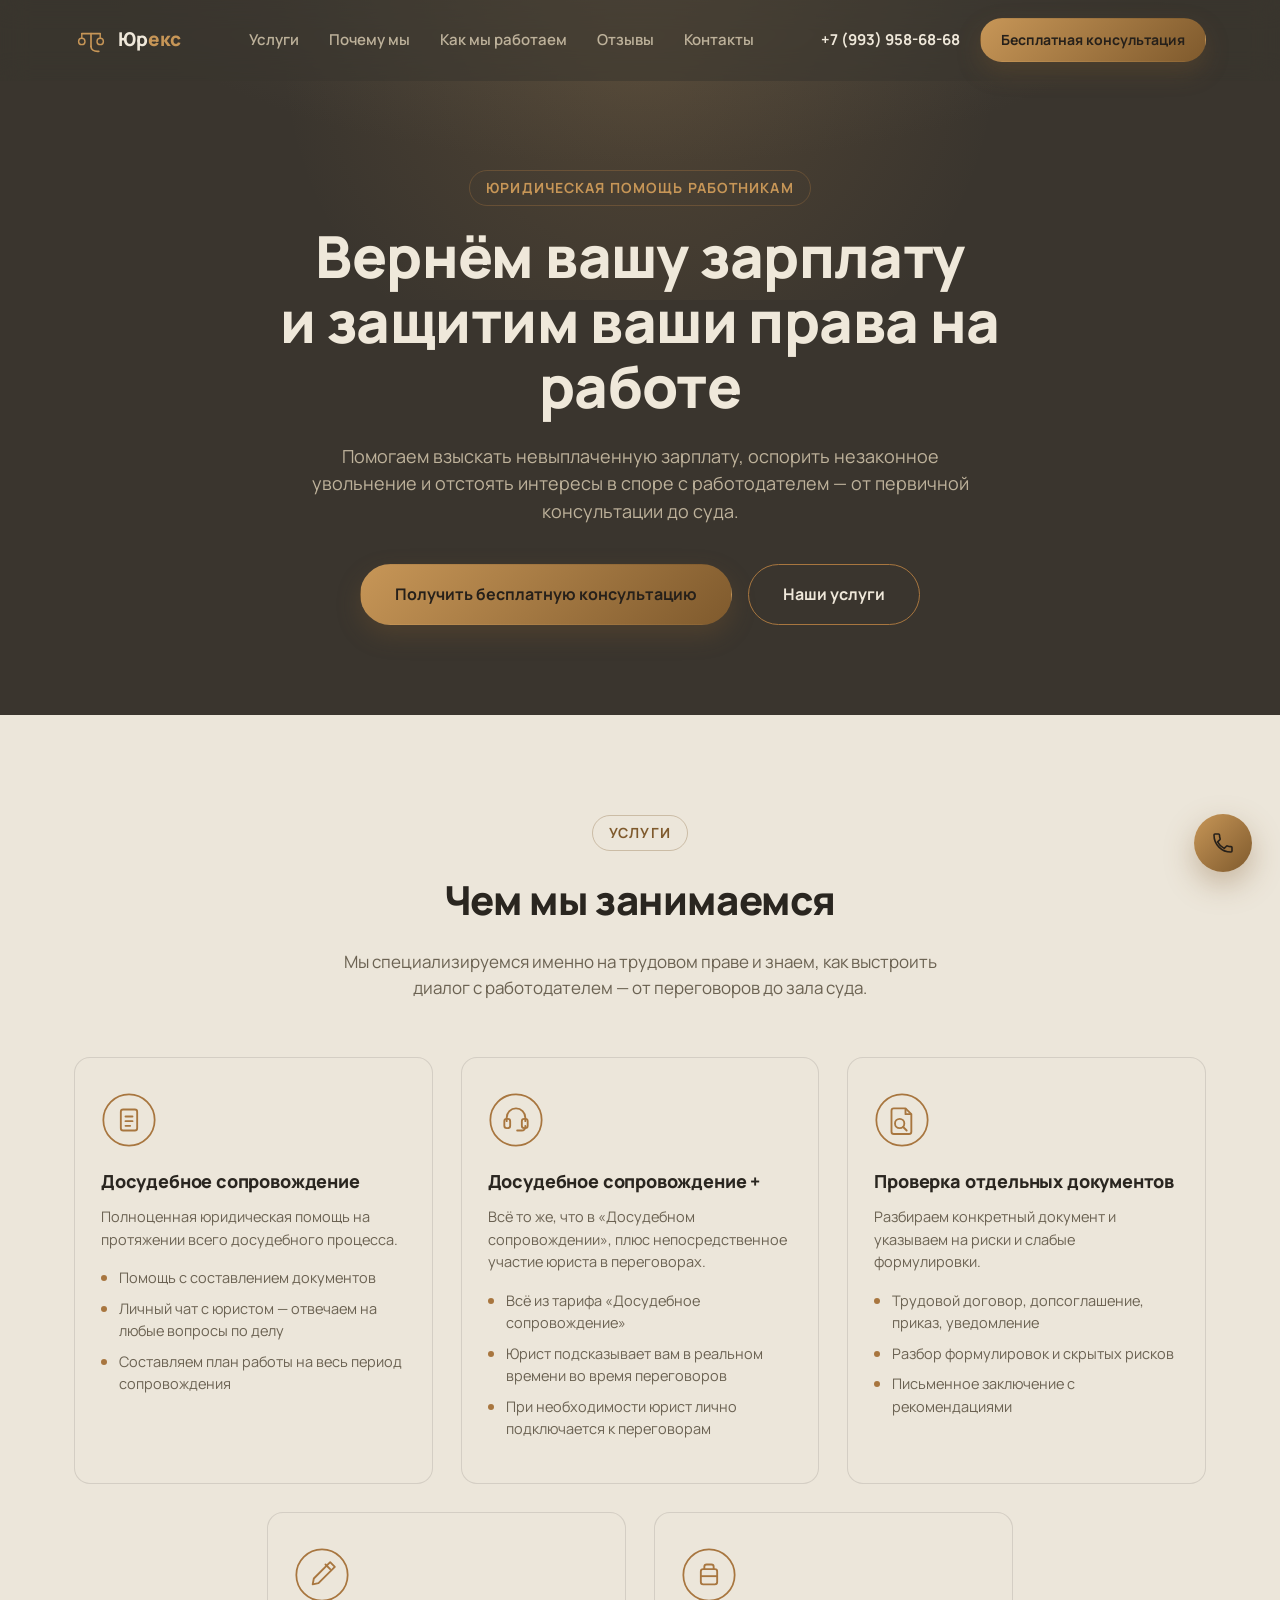
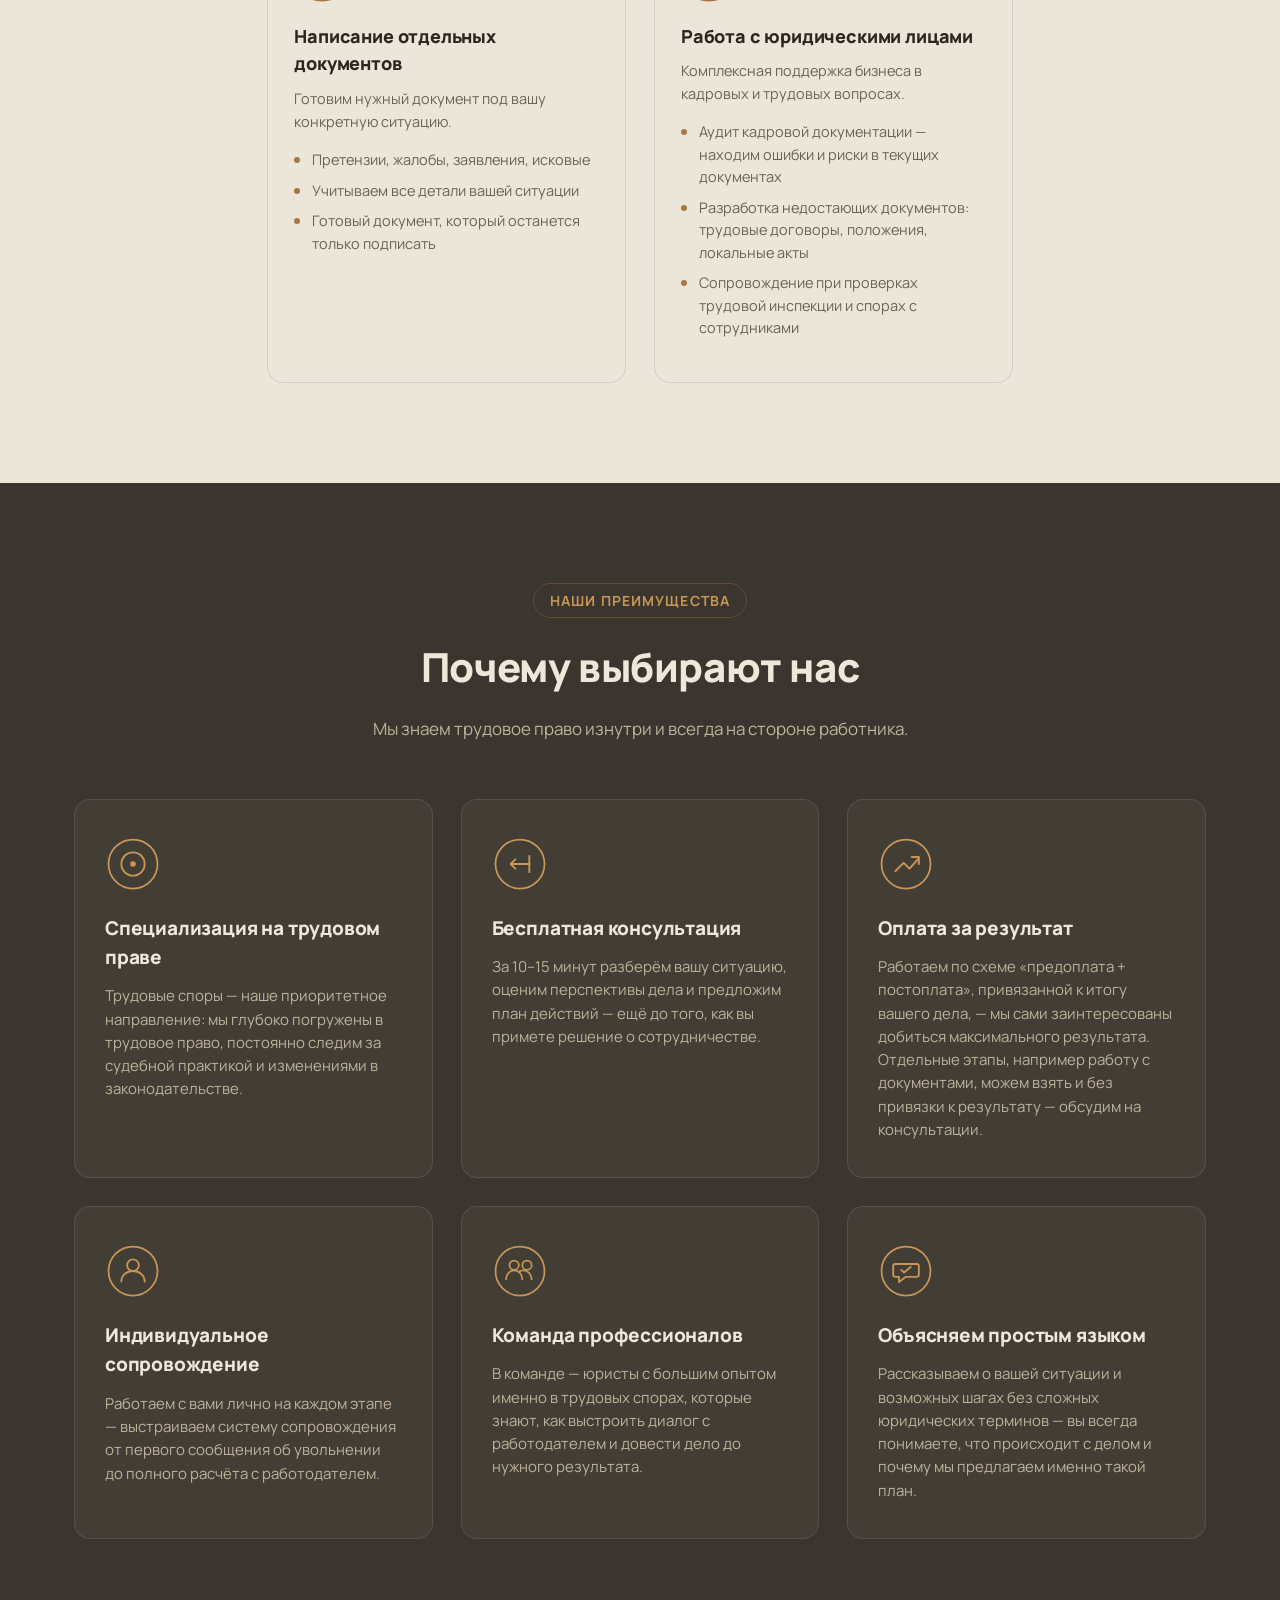
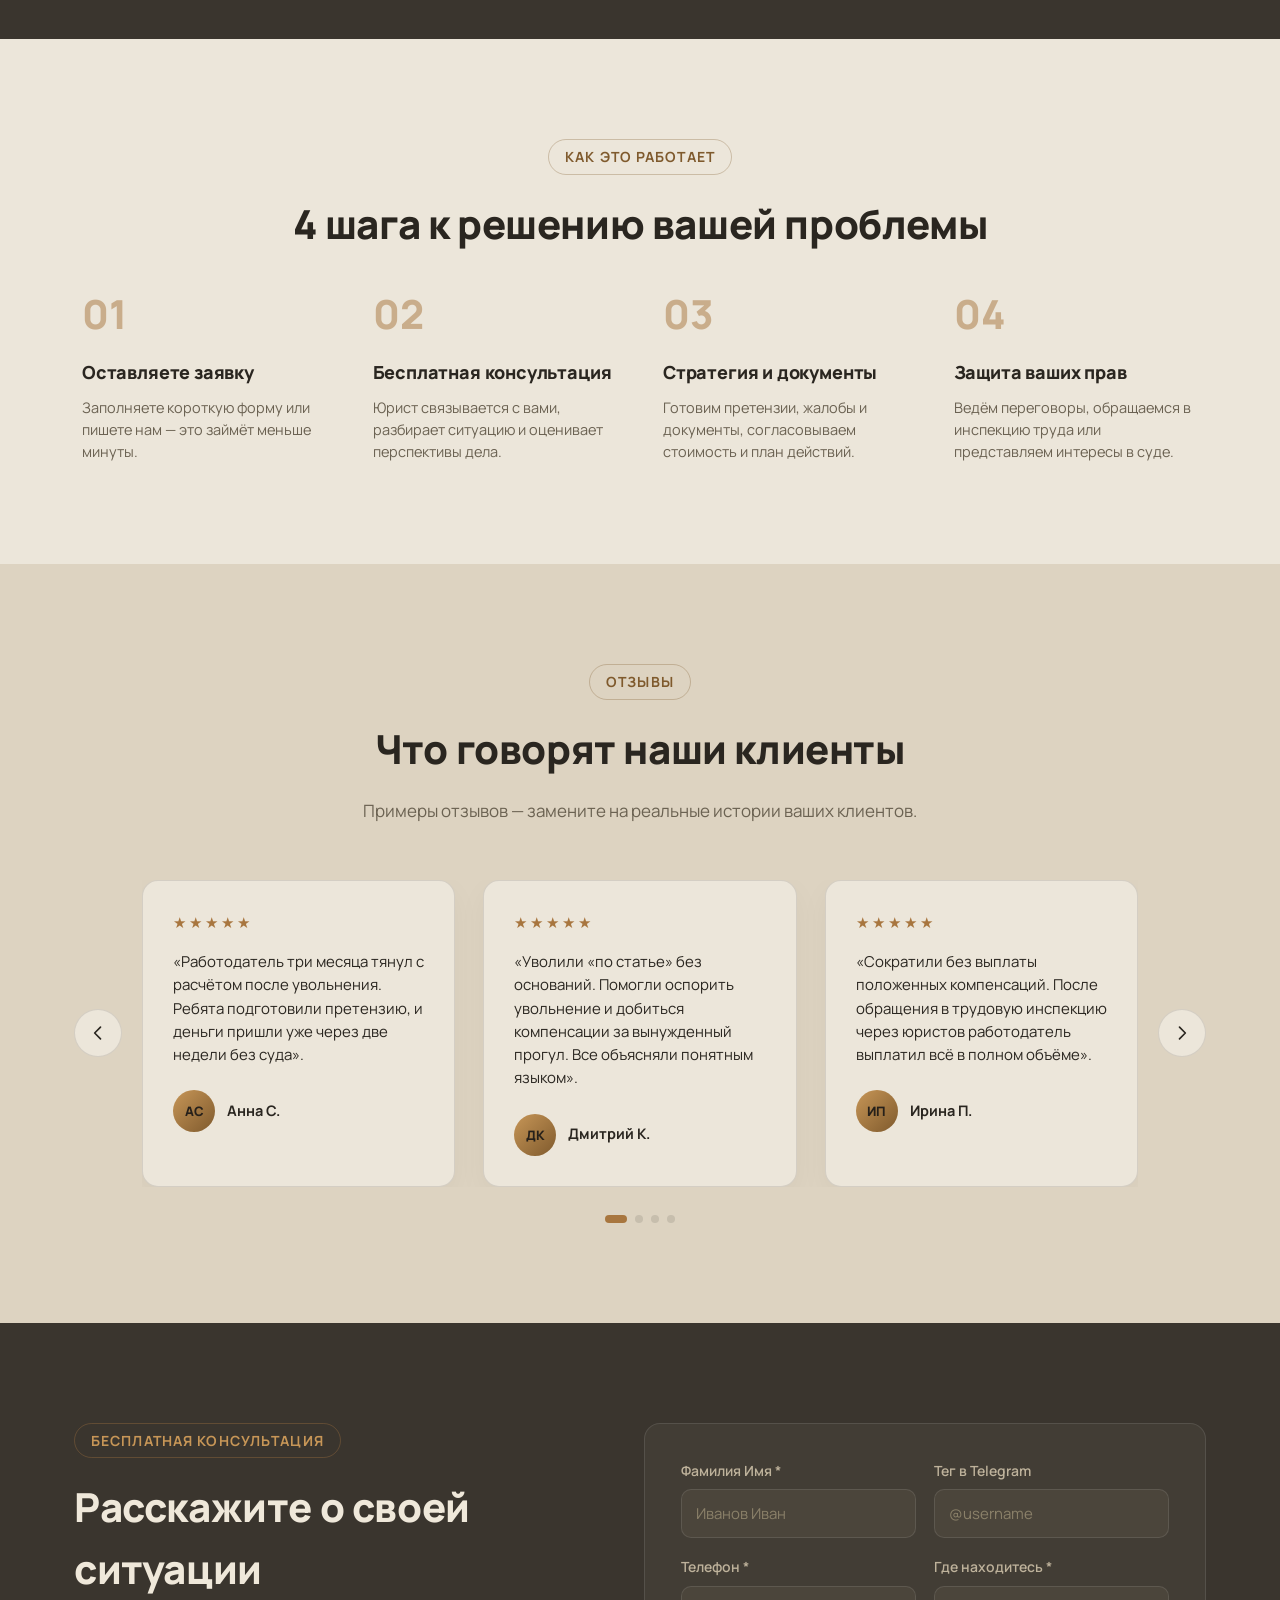
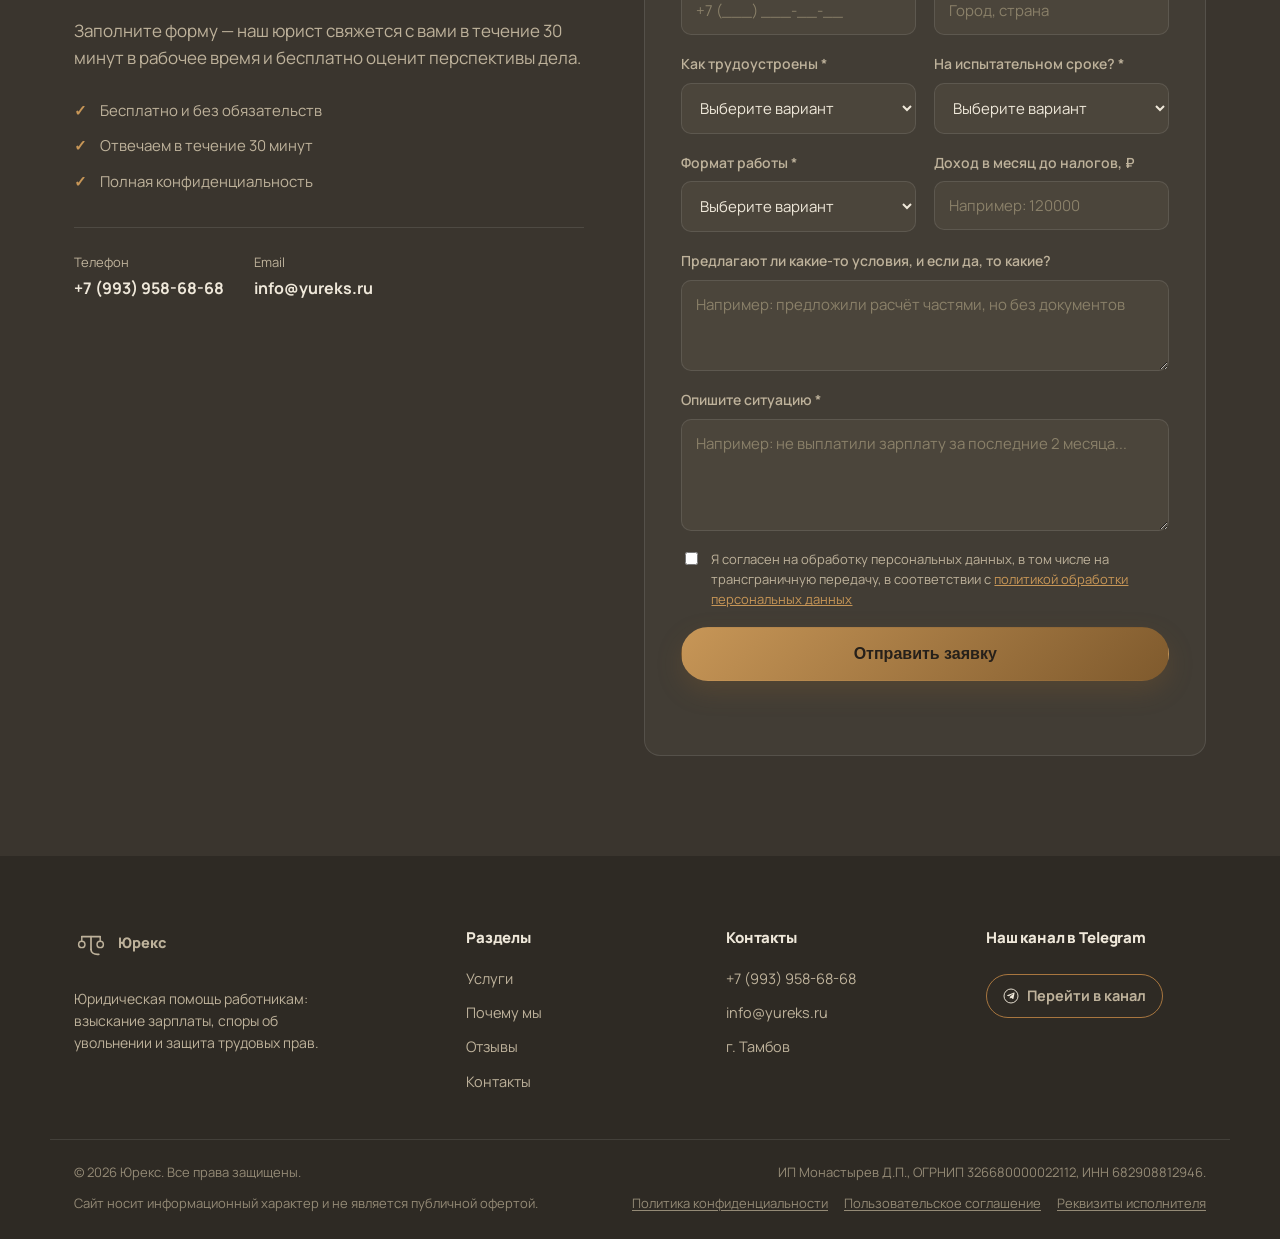
==== index.html @ ed44ac33 "Внести реквизиты ИП Монастырева Д.П. в документы и на сайт Заполнены реальные реквизиты (ОГРНИП, ИНН" ====
<!DOCTYPE html>
<html lang="ru">
<head>
<meta charset="UTF-8">
<meta name="viewport" content="width=device-width, initial-scale=1.0">
<title>Юрекс — юридическая помощь в трудовых спорах</title>
<meta name="description" content="Помогаем вернуть невыплаченную зарплату, оспорить незаконное увольнение и защитить трудовые права. Бесплатная консультация юриста.">
<link rel="icon" href="assets/favicon.svg" type="image/svg+xml">
<link rel="preconnect" href="https://fonts.googleapis.com">
<link rel="preconnect" href="https://fonts.gstatic.com" crossorigin>
<link href="https://fonts.googleapis.com/css2?family=Manrope:wght@400;500;600;700;800&display=swap" rel="stylesheet">
<link rel="stylesheet" href="css/styles.css">
</head>
<body>

<!-- ===== HEADER ===== -->
<header class="header" id="header">
  <div class="container header__inner">
    <a href="#top" class="logo">
      <span class="logo__badge">
        <svg viewBox="0 0 48 48" fill="none" aria-hidden="true">
          <path d="M11 15h26" stroke="currentColor" stroke-width="2.4" stroke-linecap="round"/>
          <path d="M24 15v18" stroke="currentColor" stroke-width="2.4" stroke-linecap="round"/>
          <path d="M11 15v6" stroke="currentColor" stroke-width="2" stroke-linecap="round"/>
          <circle cx="11" cy="26" r="4.5" stroke="currentColor" stroke-width="2"/>
          <path d="M37 15v6" stroke="currentColor" stroke-width="2" stroke-linecap="round"/>
          <circle cx="37" cy="26" r="4.5" stroke="currentColor" stroke-width="2"/>
          <path d="M24 33c0 4.5 4.5 7 9 7h2" stroke="currentColor" stroke-width="2.4" stroke-linecap="round" stroke-linejoin="round"/>
        </svg>
      </span>
      <span class="logo__text">Юр<span class="accent-text">екс</span></span>
    </a>

    <nav class="nav" id="nav">
      <a href="#services" class="nav__link">Услуги</a>
      <a href="#why-us" class="nav__link">Почему мы</a>
      <a href="#process" class="nav__link">Как мы работаем</a>
      <a href="#reviews" class="nav__link">Отзывы</a>
      <a href="#contact" class="nav__link">Контакты</a>
    </nav>

    <div class="header__actions">
      <a href="tel:+79939586868" class="header__phone">+7 (993) 958-68-68</a>
      <a href="#contact" class="btn btn--primary btn--sm">Бесплатная консультация</a>
      <button class="burger" id="burger" aria-label="Открыть меню">
        <span></span><span></span><span></span>
      </button>
    </div>
  </div>
</header>

<main id="top">

  <!-- ===== HERO ===== -->
  <section class="hero">
    <div class="hero__glow"></div>
    <div class="container hero__inner">
      <p class="eyebrow reveal">Юридическая помощь работникам</p>
      <h1 class="hero__title reveal">Вернём вашу зарплату <br> и защитим ваши права на работе</h1>
      <p class="hero__subtitle reveal">Помогаем взыскать невыплаченную зарплату, оспорить незаконное увольнение и отстоять интересы в споре с работодателем — от первичной консультации до суда.</p>
      <div class="hero__actions reveal">
        <a href="#contact" class="btn btn--primary btn--lg">Получить бесплатную консультацию</a>
        <a href="#services" class="btn btn--outline btn--lg">Наши услуги</a>
      </div>
    </div>
  </section>

  <!-- ===== SERVICES ===== -->
  <section class="section section--light" id="services">
    <div class="container">
      <p class="eyebrow eyebrow--dark reveal">Услуги</p>
      <h2 class="section__title reveal">Чем мы занимаемся</h2>
      <p class="section__subtitle reveal">Мы специализируемся именно на трудовом праве и знаем, как выстроить диалог с работодателем — от переговоров до зала суда.</p>

      <div class="grid grid--3 services-grid">

        <div class="card reveal">
          <div class="card__icon">
            <svg viewBox="0 0 48 48" fill="none"><circle cx="24" cy="24" r="22" stroke="currentColor" stroke-width="1.5"/><path d="M19 15h10a2 2 0 0 1 2 2v14a2 2 0 0 1-2 2H19a2 2 0 0 1-2-2V17a2 2 0 0 1 2-2Z" stroke="currentColor" stroke-width="1.6" stroke-linejoin="round"/><path d="M21 21h6M21 25h6M21 29h4" stroke="currentColor" stroke-width="1.6" stroke-linecap="round"/></svg>
          </div>
          <h3 class="card__title">Досудебное сопровождение</h3>
          <p class="card__desc">Полноценная юридическая помощь на протяжении всего досудебного процесса.</p>
          <ul class="card__list">
            <li>Помощь с составлением документов</li>
            <li>Личный чат с юристом — отвечаем на любые вопросы по делу</li>
            <li>Составляем план работы на весь период сопровождения</li>
          </ul>
        </div>

        <div class="card reveal">
          <div class="card__icon">
            <svg viewBox="0 0 48 48" fill="none"><circle cx="24" cy="24" r="22" stroke="currentColor" stroke-width="1.5"/><path d="M16 25v-3a8 8 0 0 1 16 0v3" stroke="currentColor" stroke-width="1.6" stroke-linecap="round"/><path d="M14 25a2 2 0 0 1 2-2h1a2 2 0 0 1 2 2v4a2 2 0 0 1-2 2h-1a2 2 0 0 1-2-2v-4ZM29 25a2 2 0 0 1 2-2h1a2 2 0 0 1 2 2v4a2 2 0 0 1-2 2h-1a2 2 0 0 1-2-2v-4Z" stroke="currentColor" stroke-width="1.6"/><path d="M32 29v1a3 3 0 0 1-3 3h-4" stroke="currentColor" stroke-width="1.6" stroke-linecap="round"/></svg>
          </div>
          <h3 class="card__title">Досудебное сопровождение +</h3>
          <p class="card__desc">Всё то же, что в «Досудебном сопровождении», плюс непосредственное участие юриста в переговорах.</p>
          <ul class="card__list">
            <li>Всё из тарифа «Досудебное сопровождение»</li>
            <li>Юрист подсказывает вам в реальном времени во время переговоров</li>
            <li>При необходимости юрист лично подключается к переговорам</li>
          </ul>
        </div>

        <div class="card reveal">
          <div class="card__icon">
            <svg viewBox="0 0 48 48" fill="none"><circle cx="24" cy="24" r="22" stroke="currentColor" stroke-width="1.5"/><path d="M17 14h10l5 5v15a2 2 0 0 1-2 2H17a2 2 0 0 1-2-2V16a2 2 0 0 1 2-2Z" stroke="currentColor" stroke-width="1.6" stroke-linejoin="round"/><path d="M27 14v5h5" stroke="currentColor" stroke-width="1.6" stroke-linejoin="round"/><circle cx="22" cy="27" r="4" stroke="currentColor" stroke-width="1.6"/><path d="M25 30l3 3" stroke="currentColor" stroke-width="1.6" stroke-linecap="round"/></svg>
          </div>
          <h3 class="card__title">Проверка отдельных документов</h3>
          <p class="card__desc">Разбираем конкретный документ и указываем на риски и слабые формулировки.</p>
          <ul class="card__list">
            <li>Трудовой договор, допсоглашение, приказ, уведомление</li>
            <li>Разбор формулировок и скрытых рисков</li>
            <li>Письменное заключение с рекомендациями</li>
          </ul>
        </div>

        <div class="card reveal">
          <div class="card__icon">
            <svg viewBox="0 0 48 48" fill="none"><circle cx="24" cy="24" r="22" stroke="currentColor" stroke-width="1.5"/><path d="M16 32l1-5 14-14 4 4-14 14-5 1Z" stroke="currentColor" stroke-width="1.6" stroke-linejoin="round"/><path d="M27 15l4 4" stroke="currentColor" stroke-width="1.6" stroke-linecap="round"/></svg>
          </div>
          <h3 class="card__title">Написание отдельных документов</h3>
          <p class="card__desc">Готовим нужный документ под вашу конкретную ситуацию.</p>
          <ul class="card__list">
            <li>Претензии, жалобы, заявления, исковые</li>
            <li>Учитываем все детали вашей ситуации</li>
            <li>Готовый документ, который останется только подписать</li>
          </ul>
        </div>

        <div class="card reveal">
          <div class="card__icon">
            <svg viewBox="0 0 48 48" fill="none"><circle cx="24" cy="24" r="22" stroke="currentColor" stroke-width="1.5"/><path d="M17 21a2 2 0 0 1 2-2h10a2 2 0 0 1 2 2v9a2 2 0 0 1-2 2H19a2 2 0 0 1-2-2v-9Z" stroke="currentColor" stroke-width="1.6" stroke-linejoin="round"/><path d="M20 19v-2a2 2 0 0 1 2-2h4a2 2 0 0 1 2 2v2" stroke="currentColor" stroke-width="1.6"/><path d="M17 25h14" stroke="currentColor" stroke-width="1.6"/></svg>
          </div>
          <h3 class="card__title">Работа с юридическими лицами</h3>
          <p class="card__desc">Комплексная поддержка бизнеса в кадровых и трудовых вопросах.</p>
          <ul class="card__list">
            <li>Аудит кадровой документации — находим ошибки и риски в текущих документах</li>
            <li>Разработка недостающих документов: трудовые договоры, положения, локальные акты</li>
            <li>Сопровождение при проверках трудовой инспекции и спорах с сотрудниками</li>
          </ul>
        </div>

      </div>

    </div>
  </section>

  <!-- ===== WHY US ===== -->
  <section class="section section--dark" id="why-us">
    <div class="container">
      <p class="eyebrow reveal">Наши преимущества</p>
      <h2 class="section__title section__title--light reveal">Почему выбирают нас</h2>
      <p class="section__subtitle section__subtitle--light reveal">Мы знаем трудовое право изнутри и всегда на стороне работника.</p>

      <div class="grid grid--3 whyus-grid">
        <div class="whyus-card reveal">
          <div class="whyus-card__icon">
            <svg viewBox="0 0 48 48" fill="none"><circle cx="24" cy="24" r="21" stroke="currentColor" stroke-width="1.5"/><circle cx="24" cy="24" r="10" stroke="currentColor" stroke-width="1.6"/><circle cx="24" cy="24" r="2.4" fill="currentColor"/></svg>
          </div>
          <h3>Специализация на трудовом праве</h3>
          <p>Трудовые споры — наше приоритетное направление: мы глубоко погружены в трудовое право, постоянно следим за судебной практикой и изменениями в законодательстве.</p>
        </div>

        <div class="whyus-card reveal">
          <div class="whyus-card__icon">
            <svg viewBox="0 0 48 48" fill="none"><circle cx="24" cy="24" r="21" stroke="currentColor" stroke-width="1.5"/><path d="M16 24h16M16 24l4-4M16 24l4 4" stroke="currentColor" stroke-width="1.6" stroke-linecap="round" stroke-linejoin="round"/><path d="M32 17v14" stroke="currentColor" stroke-width="1.6" stroke-linecap="round"/></svg>
          </div>
          <h3>Бесплатная консультация</h3>
          <p>За 10–15 минут разберём вашу ситуацию, оценим перспективы дела и предложим план действий — ещё до того, как вы примете решение о сотрудничестве.</p>
        </div>

        <div class="whyus-card reveal">
          <div class="whyus-card__icon">
            <svg viewBox="0 0 48 48" fill="none"><circle cx="24" cy="24" r="21" stroke="currentColor" stroke-width="1.5"/><path d="M15 30l7-7 5 5 8-9" stroke="currentColor" stroke-width="1.7" stroke-linecap="round" stroke-linejoin="round"/><path d="M29 18h6v6" stroke="currentColor" stroke-width="1.7" stroke-linecap="round" stroke-linejoin="round"/></svg>
          </div>
          <h3>Оплата за результат</h3>
          <p>Работаем по схеме «предоплата + постоплата», привязанной к итогу вашего дела, — мы сами заинтересованы добиться максимального результата. Отдельные этапы, например работу с документами, можем взять и без привязки к результату — обсудим на консультации.</p>
        </div>

        <div class="whyus-card reveal">
          <div class="whyus-card__icon">
            <svg viewBox="0 0 48 48" fill="none"><circle cx="24" cy="24" r="21" stroke="currentColor" stroke-width="1.5"/><circle cx="24" cy="19" r="5" stroke="currentColor" stroke-width="1.6"/><path d="M14 33c0-5.5 4.5-9 10-9s10 3.5 10 9" stroke="currentColor" stroke-width="1.6" stroke-linecap="round"/></svg>
          </div>
          <h3>Индивидуальное сопровождение</h3>
          <p>Работаем с вами лично на каждом этапе — выстраиваем систему сопровождения от первого сообщения об увольнении до полного расчёта с работодателем.</p>
        </div>

        <div class="whyus-card reveal">
          <div class="whyus-card__icon">
            <svg viewBox="0 0 48 48" fill="none"><circle cx="24" cy="24" r="21" stroke="currentColor" stroke-width="1.5"/><circle cx="19" cy="19" r="4" stroke="currentColor" stroke-width="1.5"/><path d="M12 31c0-4.5 3.5-7.5 7-7.5s7 3 7 7.5" stroke="currentColor" stroke-width="1.5" stroke-linecap="round"/><circle cx="30" cy="19" r="4" stroke="currentColor" stroke-width="1.5"/><path d="M23.5 24.3c1-.5 2.2-.8 3.5-.8 3.5 0 7 3 7 7.5" stroke="currentColor" stroke-width="1.5" stroke-linecap="round"/></svg>
          </div>
          <h3>Команда профессионалов</h3>
          <p>В команде — юристы с большим опытом именно в трудовых спорах, которые знают, как выстроить диалог с работодателем и довести дело до нужного результата.</p>
        </div>

        <div class="whyus-card reveal">
          <div class="whyus-card__icon">
            <svg viewBox="0 0 48 48" fill="none"><circle cx="24" cy="24" r="21" stroke="currentColor" stroke-width="1.5"/><path d="M15 18h18a2 2 0 0 1 2 2v7a2 2 0 0 1-2 2h-9l-6 4.5V29h-3a2 2 0 0 1-2-2v-7a2 2 0 0 1 2-2Z" stroke="currentColor" stroke-width="1.6" stroke-linejoin="round"/><path d="M20 23l2.3 2.3L28 20.5" stroke="currentColor" stroke-width="1.6" stroke-linecap="round" stroke-linejoin="round"/></svg>
          </div>
          <h3>Объясняем простым языком</h3>
          <p>Рассказываем о вашей ситуации и возможных шагах без сложных юридических терминов — вы всегда понимаете, что происходит с делом и почему мы предлагаем именно такой план.</p>
        </div>
      </div>
    </div>
  </section>

  <!-- ===== PROCESS ===== -->
  <section class="section section--light" id="process">
    <div class="container">
      <p class="eyebrow eyebrow--dark reveal">Как это работает</p>
      <h2 class="section__title reveal">4 шага к решению вашей проблемы</h2>

      <div class="process">
        <div class="process__step reveal">
          <span class="process__num">01</span>
          <h3>Оставляете заявку</h3>
          <p>Заполняете короткую форму или пишете нам — это займёт меньше минуты.</p>
        </div>
        <div class="process__step reveal">
          <span class="process__num">02</span>
          <h3>Бесплатная консультация</h3>
          <p>Юрист связывается с вами, разбирает ситуацию и оценивает перспективы дела.</p>
        </div>
        <div class="process__step reveal">
          <span class="process__num">03</span>
          <h3>Стратегия и документы</h3>
          <p>Готовим претензии, жалобы и документы, согласовываем стоимость и план действий.</p>
        </div>
        <div class="process__step reveal">
          <span class="process__num">04</span>
          <h3>Защита ваших прав</h3>
          <p>Ведём переговоры, обращаемся в инспекцию труда или представляем интересы в суде.</p>
        </div>
      </div>
    </div>
  </section>

  <!-- ===== REVIEWS ===== -->
  <section class="section section--muted" id="reviews">
    <div class="container">
      <p class="eyebrow eyebrow--dark reveal">Отзывы</p>
      <h2 class="section__title reveal">Что говорят наши клиенты</h2>
      <p class="section__subtitle reveal">Примеры отзывов — замените на реальные истории ваших клиентов.</p>

      <div class="reviews-carousel reveal">
        <button type="button" class="reviews-carousel__arrow reviews-carousel__arrow--prev" id="reviewsPrev" aria-label="Предыдущие отзывы">
          <svg viewBox="0 0 24 24" fill="none"><path d="M15 5l-7 7 7 7" stroke="currentColor" stroke-width="2" stroke-linecap="round" stroke-linejoin="round"/></svg>
        </button>

        <div class="reviews-carousel__viewport">
          <div class="reviews-carousel__track" id="reviewsTrack">
            <div class="review-card">
              <div class="review-card__stars">★★★★★</div>
              <p class="review-card__text">«Работодатель три месяца тянул с расчётом после увольнения. Ребята подготовили претензию, и деньги пришли уже через две недели без суда».</p>
              <div class="review-card__author">
                <div class="review-card__avatar">АС</div>
                <div class="review-card__name">Анна С.</div>
              </div>
            </div>

            <div class="review-card">
              <div class="review-card__stars">★★★★★</div>
              <p class="review-card__text">«Уволили «по статье» без оснований. Помогли оспорить увольнение и добиться компенсации за вынужденный прогул. Все объясняли понятным языком».</p>
              <div class="review-card__author">
                <div class="review-card__avatar">ДК</div>
                <div class="review-card__name">Дмитрий К.</div>
              </div>
            </div>

            <div class="review-card">
              <div class="review-card__stars">★★★★★</div>
              <p class="review-card__text">«Сократили без выплаты положенных компенсаций. После обращения в трудовую инспекцию через юристов работодатель выплатил всё в полном объёме».</p>
              <div class="review-card__author">
                <div class="review-card__avatar">ИП</div>
                <div class="review-card__name">Ирина П.</div>
              </div>
            </div>

            <div class="review-card">
              <div class="review-card__stars">★★★★★</div>
              <p class="review-card__text">«Задерживали зарплату почти на два месяца, обещания слушать надоело. После официальной претензии от юристов деньги перечислили в течение недели».</p>
              <div class="review-card__author">
                <div class="review-card__avatar">СМ</div>
                <div class="review-card__name">Сергей М.</div>
              </div>
            </div>

            <div class="review-card">
              <div class="review-card__stars">★★★★★</div>
              <p class="review-card__text">«Заставляли подписать заявление «по собственному», хотя фактически увольняли из-за конфликта с руководством. Помогли отстоять компенсацию и грамотно закрыть вопрос».</p>
              <div class="review-card__author">
                <div class="review-card__avatar">ЕВ</div>
                <div class="review-card__name">Елена В.</div>
              </div>
            </div>

            <div class="review-card">
              <div class="review-card__stars">★★★★★</div>
              <p class="review-card__text">«Перед подписанием трудового договора попросил проверить условия — нашли несколько скрытых рисков и помогли согласовать более выгодные формулировки с работодателем».</p>
              <div class="review-card__author">
                <div class="review-card__avatar">ПН</div>
                <div class="review-card__name">Павел Н.</div>
              </div>
            </div>
          </div>
        </div>

        <button type="button" class="reviews-carousel__arrow reviews-carousel__arrow--next" id="reviewsNext" aria-label="Следующие отзывы">
          <svg viewBox="0 0 24 24" fill="none"><path d="M9 5l7 7-7 7" stroke="currentColor" stroke-width="2" stroke-linecap="round" stroke-linejoin="round"/></svg>
        </button>
      </div>

      <div class="reviews-carousel__dots" id="reviewsDots"></div>
    </div>
  </section>

  <!-- ===== CONTACT / FORM ===== -->
  <section class="section section--dark" id="contact">
    <div class="container contact__inner">
      <div class="contact__info reveal">
        <p class="eyebrow">Бесплатная консультация</p>
        <h2 class="section__title section__title--light">Расскажите о своей ситуации</h2>
        <p class="section__subtitle section__subtitle--light">Заполните форму — наш юрист свяжется с вами в течение 30 минут в рабочее время и бесплатно оценит перспективы дела.</p>

        <ul class="contact__points">
          <li>Бесплатно и без обязательств</li>
          <li>Отвечаем в течение 30 минут</li>
          <li>Полная конфиденциальность</li>
        </ul>

        <div class="contact__direct">
          <a href="tel:+79939586868" class="contact__direct-item">
            <span class="contact__direct-label">Телефон</span>
            <span class="contact__direct-value">+7 (993) 958-68-68</span>
          </a>
          <a href="mailto:info@yureks.ru" class="contact__direct-item">
            <span class="contact__direct-label">Email</span>
            <span class="contact__direct-value">info@yureks.ru</span>
          </a>
        </div>
      </div>

      <form class="form reveal" id="consultForm" novalidate>
        <div class="form__row">
          <label class="form__field">
            <span>Фамилия Имя *</span>
            <input type="text" name="full_name" required placeholder="Иванов Иван">
          </label>
          <label class="form__field">
            <span>Тег в Telegram</span>
            <input type="text" name="telegram_tag" placeholder="@username">
          </label>
        </div>

        <div class="form__row">
          <label class="form__field">
            <span>Телефон *</span>
            <input type="tel" name="phone" required placeholder="+7 (___) ___-__-__">
          </label>
          <label class="form__field">
            <span>Где находитесь *</span>
            <input type="text" name="location" required placeholder="Город, страна">
          </label>
        </div>

        <div class="form__row">
          <label class="form__field">
            <span>Как трудоустроены *</span>
            <select name="employment_type" required>
              <option value="" disabled selected>Выберите вариант</option>
              <option value="Трудовой договор">Трудовой договор</option>
              <option value="Самозанятость">Самозанятость</option>
              <option value="ИП">ИП</option>
              <option value="Другое">Другое</option>
            </select>
          </label>
          <label class="form__field">
            <span>На испытательном сроке? *</span>
            <select name="probation" required>
              <option value="" disabled selected>Выберите вариант</option>
              <option value="Да">Да</option>
              <option value="Нет">Нет</option>
            </select>
          </label>
        </div>

        <div class="form__row">
          <label class="form__field">
            <span>Формат работы *</span>
            <select name="work_format" required>
              <option value="" disabled selected>Выберите вариант</option>
              <option value="Офис">Офис</option>
              <option value="Удалёнка">Удалёнка</option>
              <option value="Гибрид">Гибрид</option>
            </select>
          </label>
          <label class="form__field">
            <span>Доход в месяц до налогов, ₽</span>
            <input type="number" name="income" min="0" step="1000" placeholder="Например: 120000">
          </label>
        </div>

        <label class="form__field">
          <span>Предлагают ли какие-то условия, и если да, то какие?</span>
          <textarea name="offered_conditions" rows="3" placeholder="Например: предложили расчёт частями, но без документов"></textarea>
        </label>

        <label class="form__field">
          <span>Опишите ситуацию *</span>
          <textarea name="situation" rows="4" required placeholder="Например: не выплатили зарплату за последние 2 месяца..."></textarea>
        </label>

        <!-- Honeypot anti-spam field, hidden from real users -->
        <input type="text" name="website" class="form__honeypot" tabindex="-1" autocomplete="off">

        <label class="form__checkbox">
          <input type="checkbox" name="consent" required>
          <span>Я согласен на обработку персональных данных, в том числе на трансграничную передачу, в соответствии с <a href="legal/privacy-policy.html" target="_blank" rel="noopener">политикой обработки персональных данных</a></span>
        </label>

        <button type="submit" class="btn btn--primary btn--lg btn--block">Отправить заявку</button>
        <p class="form__status" id="formStatus" role="status"></p>
      </form>
    </div>
  </section>

</main>

<!-- ===== FOOTER ===== -->
<footer class="footer">
  <div class="container footer__inner">
    <div class="footer__col">
      <a href="#top" class="logo logo--footer">
        <span class="logo__badge">
          <svg viewBox="0 0 48 48" fill="none" aria-hidden="true">
            <path d="M11 15h26" stroke="currentColor" stroke-width="2.4" stroke-linecap="round"/>
            <path d="M24 15v18" stroke="currentColor" stroke-width="2.4" stroke-linecap="round"/>
            <path d="M11 15v6" stroke="currentColor" stroke-width="2" stroke-linecap="round"/>
            <circle cx="11" cy="26" r="4.5" stroke="currentColor" stroke-width="2"/>
            <path d="M37 15v6" stroke="currentColor" stroke-width="2" stroke-linecap="round"/>
            <circle cx="37" cy="26" r="4.5" stroke="currentColor" stroke-width="2"/>
            <path d="M24 33c0 4.5 4.5 7 9 7h2" stroke="currentColor" stroke-width="2.4" stroke-linecap="round" stroke-linejoin="round"/>
          </svg>
        </span>
        <span class="logo__text">Юр<span class="accent-text">екс</span></span>
      </a>
      <p class="footer__desc">Юридическая помощь работникам: взыскание зарплаты, споры об увольнении и защита трудовых прав.</p>
    </div>

    <div class="footer__col">
      <h4>Разделы</h4>
      <a href="#services">Услуги</a>
      <a href="#why-us">Почему мы</a>
      <a href="#reviews">Отзывы</a>
      <a href="#contact">Контакты</a>
    </div>

    <div class="footer__col">
      <h4>Контакты</h4>
      <a href="tel:+79939586868">+7 (993) 958-68-68</a>
      <a href="mailto:info@yureks.ru">info@yureks.ru</a>
      <span>г. Тамбов</span>
    </div>

    <div class="footer__col">
      <div class="footer__telegram-group">
        <h4>Наш канал в Telegram</h4>
        <a href="https://t.me/yurekspravo" class="btn btn--outline footer__telegram-btn" target="_blank" rel="noopener noreferrer">
          <svg viewBox="0 0 24 24" fill="none" aria-hidden="true">
            <circle cx="12" cy="12" r="10.5" stroke="currentColor" stroke-width="1.4"/>
            <path d="M17.4 7.6 15.6 16c-.13.58-.48.72-.97.45l-2.68-1.98-1.29 1.24c-.14.14-.26.26-.53.26l.19-2.7 4.92-4.44c.21-.19-.05-.3-.33-.11l-6.08 3.83-2.62-.82c-.57-.18-.58-.57.12-.85l10.24-3.95c.48-.18.9.12.74.83Z" fill="currentColor"/>
          </svg>
          <span>Перейти в канал</span>
        </a>
      </div>
    </div>
  </div>
  <div class="container footer__bottom">
    <span>© <span id="year"></span> Юрекс. Все права защищены.</span>
    <span class="footer__note">ИП Монастырев Д.П., ОГРНИП 326680000022112, ИНН 682908812946.</span>
    <span class="footer__note">Сайт носит информационный характер и не является публичной офертой.</span>
    <span class="footer__legal-links">
      <a href="legal/privacy-policy.html">Политика конфиденциальности</a>
      <a href="legal/user-agreement.html">Пользовательское соглашение</a>
      <a href="legal/service-info.html">Реквизиты исполнителя</a>
    </span>
  </div>
</footer>

<a href="#contact" class="fab" aria-label="Заказать звонок">
  <svg viewBox="0 0 24 24" fill="none"><path d="M6.6 10.8c1.4 2.8 3.8 5.1 6.6 6.6l2.2-2.2c.3-.3.7-.4 1-.2 1.1.4 2.3.6 3.6.6.6 0 1 .4 1 1V20c0 .6-.4 1-1 1C10.5 21 3 13.5 3 4c0-.6.4-1 1-1h3.5c.6 0 1 .4 1 1 0 1.3.2 2.5.6 3.6.1.4 0 .8-.2 1L6.6 10.8Z" stroke="currentColor" stroke-width="1.6" stroke-linejoin="round"/></svg>
</a>

<script src="js/main.js"></script>
</body>
</html>
---- css/styles.css ----
/* =========================================
   Юрекс — стили сайта
   ========================================= */

:root {
  /* Приглушённая каменная палитра: без яркого белого и без тусклых оттенков */
  --bg-dark: #3a352e;
  --bg-dark-2: #423d35;
  --bg-dark-3: #4b453b;
  --bg-light: #ece6da;
  --bg-muted: #ddd3c1;

  --text-light: #efe8da;
  --text-light-muted: #beb29b;
  --text-dark: #2a2620;
  --text-dark-muted: #6b6252;

  --accent: #a8763f;
  --accent-light: #c79657;
  --accent-dark: #7f5a2d;

  --border-dark: rgba(255, 255, 255, 0.1);
  --border-light: rgba(42, 38, 32, 0.12);

  --radius: 16px;
  --radius-sm: 10px;
  --container-w: 1180px;

  --shadow-soft: 0 20px 50px rgba(30, 25, 18, 0.14);
  --transition: 0.25s ease;
}

* { box-sizing: border-box; }
html { scroll-behavior: smooth; }

body {
  margin: 0;
  font-family: 'Manrope', 'Segoe UI', sans-serif;
  color: var(--text-dark);
  background: var(--bg-light);
  line-height: 1.55;
  -webkit-font-smoothing: antialiased;
}

img { max-width: 100%; display: block; }
a { color: inherit; text-decoration: none; }
ul { margin: 0; padding: 0; list-style: none; }
h1, h2, h3, h4 { margin: 0; font-weight: 800; letter-spacing: -0.01em; }
p { margin: 0; }

.container {
  max-width: var(--container-w);
  margin: 0 auto;
  padding: 0 24px;
}

/* ---------- Reveal animation ---------- */
.reveal {
  opacity: 0;
  transform: translateY(24px);
  transition: opacity 0.7s ease, transform 0.7s ease;
}
.reveal.is-visible {
  opacity: 1;
  transform: translateY(0);
}

/* ---------- Buttons ---------- */
.btn {
  display: inline-flex;
  align-items: center;
  justify-content: center;
  gap: 8px;
  border-radius: 999px;
  font-weight: 700;
  font-size: 15px;
  padding: 14px 28px;
  cursor: pointer;
  border: 1.5px solid transparent;
  transition: all var(--transition);
  white-space: nowrap;
}
.btn--sm { padding: 10px 20px; font-size: 14px; }
.btn--lg { padding: 17px 34px; font-size: 16px; }
.btn--block { width: 100%; }

.btn--primary {
  background: linear-gradient(135deg, var(--accent-light), var(--accent-dark));
  color: #26201a;
  box-shadow: 0 10px 24px rgba(127, 90, 45, 0.3);
}
.btn--primary:hover {
  transform: translateY(-2px);
  box-shadow: 0 14px 30px rgba(127, 90, 45, 0.4);
}

.btn--outline {
  background: transparent;
  border-color: var(--accent);
  color: var(--text-light);
}
.btn--outline:hover {
  background: rgba(168, 118, 63, 0.16);
  transform: translateY(-2px);
}

/* ---------- Header ---------- */
.header {
  position: fixed;
  top: 0; left: 0; right: 0;
  z-index: 100;
  padding: 18px 0;
  background: rgba(58, 53, 46, 0.55);
  backdrop-filter: blur(14px);
  border-bottom: 1px solid transparent;
  transition: all var(--transition);
}
.header.is-scrolled {
  padding: 12px 0;
  background: rgba(58, 53, 46, 0.92);
  border-bottom-color: var(--border-dark);
}

.header__inner {
  display: flex;
  align-items: center;
  justify-content: space-between;
  gap: 24px;
}

.logo {
  display: flex;
  align-items: center;
  gap: 10px;
  font-weight: 800;
  font-size: 19px;
  color: var(--text-light);
}
.logo__badge {
  display: grid;
  place-items: center;
  width: 34px;
  height: 34px;
  color: var(--accent-light);
  flex-shrink: 0;
}
.logo__badge svg {
  width: 100%;
  height: 100%;
}
.accent-text { color: var(--accent-light); }

.nav {
  display: flex;
  align-items: center;
  gap: 30px;
}
.nav__link {
  color: var(--text-light-muted);
  font-weight: 600;
  font-size: 15px;
  transition: color var(--transition);
}
.nav__link:hover { color: var(--text-light); }

.header__actions {
  display: flex;
  align-items: center;
  gap: 20px;
}
.header__phone {
  color: var(--text-light);
  font-weight: 700;
  font-size: 15px;
  white-space: nowrap;
}

.burger {
  display: none;
  flex-direction: column;
  justify-content: center;
  gap: 5px;
  width: 34px;
  height: 34px;
  background: none;
  border: none;
  cursor: pointer;
  padding: 0;
}
.burger span {
  display: block;
  height: 2px;
  width: 100%;
  background: var(--text-light);
  border-radius: 2px;
  transition: all var(--transition);
}
.burger.is-open span:nth-child(1) { transform: translateY(7px) rotate(45deg); }
.burger.is-open span:nth-child(2) { opacity: 0; }
.burger.is-open span:nth-child(3) { transform: translateY(-7px) rotate(-45deg); }

/* ---------- Hero ---------- */
.hero {
  position: relative;
  background: radial-gradient(ellipse 80% 60% at 50% -10%, #4d473d 0%, var(--bg-dark) 55%);
  padding: 170px 0 90px;
  overflow: hidden;
}
.hero__glow {
  position: absolute;
  top: -200px;
  left: 50%;
  transform: translateX(-50%);
  width: 900px;
  height: 500px;
  background: radial-gradient(circle, rgba(199, 150, 87, 0.16) 0%, transparent 70%);
  pointer-events: none;
}
.hero__inner {
  position: relative;
  text-align: center;
  max-width: 880px;
}

.eyebrow {
  display: inline-block;
  color: var(--accent-light);
  font-weight: 700;
  font-size: 14px;
  letter-spacing: 0.08em;
  text-transform: uppercase;
  margin-bottom: 18px;
  padding: 6px 16px;
  border: 1px solid rgba(168, 118, 63, 0.35);
  border-radius: 999px;
}
.eyebrow--dark { color: var(--accent-dark); border-color: rgba(127, 90, 45, 0.3); }

.hero__title {
  color: var(--text-light);
  font-size: clamp(34px, 5.2vw, 58px);
  line-height: 1.12;
  margin-bottom: 24px;
}

.hero__subtitle {
  color: var(--text-light-muted);
  font-size: 18px;
  max-width: 680px;
  margin: 0 auto 38px;
}

.hero__actions {
  display: flex;
  justify-content: center;
  gap: 16px;
  flex-wrap: wrap;
}

/* ---------- Sections ---------- */
.section { padding: 100px 0; }
.section--light { background: var(--bg-light); }
.section--muted { background: var(--bg-muted); }
.section--dark { background: var(--bg-dark); }

.section__title {
  font-size: clamp(28px, 3.6vw, 40px);
  text-align: center;
  max-width: 720px;
  margin: 0 auto 18px;
}
.section__title--light { color: var(--text-light); }

.section__subtitle {
  text-align: center;
  max-width: 620px;
  margin: 0 auto 56px;
  color: var(--text-dark-muted);
  font-size: 17px;
}
.section__subtitle--light { color: var(--text-light-muted); }

.section > .container > .eyebrow,
.section > .container > .eyebrow--dark {
  display: block;
  width: fit-content;
  margin: 0 auto 18px;
}

/* ---------- Grid ---------- */
.grid { display: grid; gap: 28px; }
.grid--4 { grid-template-columns: repeat(4, 1fr); }
.grid--3 { grid-template-columns: repeat(3, 1fr); }

/* ---------- Service cards ---------- */
.services-grid {
  display: flex;
  flex-wrap: wrap;
  justify-content: center;
}
.services-grid .card {
  flex: 0 1 calc((100% - 56px) / 3);
  min-width: 280px;
}
.card {
  background: var(--bg-light);
  border: 1px solid var(--border-light);
  border-radius: var(--radius);
  padding: 34px 26px;
  transition: transform var(--transition), box-shadow var(--transition);
}
.card:hover {
  transform: translateY(-6px);
  box-shadow: var(--shadow-soft);
}
.card__icon {
  width: 56px;
  height: 56px;
  color: var(--accent);
  margin-bottom: 20px;
}
.card__title {
  font-size: 18px;
  margin-bottom: 10px;
}
.card__desc {
  color: var(--text-dark-muted);
  font-size: 14.5px;
  margin-bottom: 16px;
}
.card__list li {
  position: relative;
  padding-left: 18px;
  color: var(--text-dark-muted);
  font-size: 14.5px;
  margin-bottom: 8px;
}
.card__list li::before {
  content: '';
  position: absolute;
  left: 0;
  top: 8px;
  width: 6px;
  height: 6px;
  border-radius: 50%;
  background: var(--accent);
}

/* ---------- Why us cards ---------- */
.whyus-card {
  background: var(--bg-dark-2);
  border: 1px solid var(--border-dark);
  border-radius: var(--radius);
  padding: 36px 30px;
  transition: transform var(--transition), border-color var(--transition);
}
.whyus-card:hover {
  transform: translateY(-6px);
  border-color: rgba(168, 118, 63, 0.45);
}
.whyus-card__icon {
  width: 56px;
  height: 56px;
  color: var(--accent-light);
  margin-bottom: 22px;
}
.whyus-card h3 {
  color: var(--text-light);
  font-size: 19px;
  margin-bottom: 12px;
}
.whyus-card p {
  color: var(--text-light-muted);
  font-size: 15px;
}

/* ---------- Process ---------- */
.process {
  display: grid;
  grid-template-columns: repeat(4, 1fr);
  gap: 30px;
  position: relative;
}
.process__step {
  position: relative;
  padding: 10px 8px 0;
}
.process__num {
  display: block;
  font-size: 40px;
  font-weight: 800;
  color: var(--accent);
  opacity: 0.5;
  margin-bottom: 14px;
}
.process__step h3 {
  font-size: 18px;
  margin-bottom: 10px;
}
.process__step p {
  color: var(--text-dark-muted);
  font-size: 14.5px;
}

/* ---------- Reviews ---------- */
.reviews-carousel {
  display: flex;
  align-items: center;
  gap: 20px;
}
.reviews-carousel__viewport {
  overflow: hidden;
  flex: 1;
  min-width: 0;
}
.reviews-carousel__track {
  display: flex;
  gap: 28px;
  transition: transform 0.5s cubic-bezier(0.65, 0, 0.35, 1);
}
.reviews-carousel__arrow {
  display: grid;
  place-items: center;
  flex-shrink: 0;
  width: 48px;
  height: 48px;
  border-radius: 50%;
  border: 1.5px solid var(--border-light);
  background: var(--bg-light);
  color: var(--text-dark);
  cursor: pointer;
  transition: all var(--transition);
}
.reviews-carousel__arrow svg { width: 20px; height: 20px; }
.reviews-carousel__arrow:hover {
  background: var(--accent);
  border-color: var(--accent);
  color: #fff;
  transform: translateY(-2px);
}
.reviews-carousel__dots {
  display: flex;
  justify-content: center;
  gap: 8px;
  margin-top: 28px;
}
.reviews-carousel__dot {
  width: 8px;
  height: 8px;
  border-radius: 50%;
  border: none;
  padding: 0;
  background: var(--border-light);
  cursor: pointer;
  transition: all var(--transition);
}
.reviews-carousel__dot.is-active {
  background: var(--accent);
  width: 22px;
  border-radius: 4px;
}

.review-card {
  flex: 0 0 calc((100% - 56px) / 3);
  min-width: 0;
  background: var(--bg-light);
  border: 1px solid var(--border-light);
  border-radius: var(--radius);
  padding: 30px;
  box-shadow: 0 10px 30px rgba(0,0,0,0.04);
}
.review-card__stars {
  color: var(--accent);
  letter-spacing: 3px;
  margin-bottom: 16px;
  font-size: 15px;
}
.review-card__text {
  color: var(--text-dark);
  font-size: 15px;
  margin-bottom: 24px;
  min-height: 100px;
}
.review-card__author {
  display: flex;
  align-items: center;
  gap: 12px;
}
.review-card__avatar {
  width: 42px;
  height: 42px;
  border-radius: 50%;
  background: linear-gradient(135deg, var(--accent-light), var(--accent-dark));
  color: #26201a;
  display: grid;
  place-items: center;
  font-weight: 800;
  font-size: 13px;
  flex-shrink: 0;
}
.review-card__name { font-weight: 700; font-size: 14.5px; }

/* ---------- Contact / Form ---------- */
.contact__inner {
  display: grid;
  grid-template-columns: 1fr 1.1fr;
  gap: 60px;
  align-items: start;
}
.contact__info .section__title,
.contact__info .section__subtitle {
  text-align: left;
  max-width: none;
  margin-left: 0;
  margin-right: 0;
}
.contact__info .section__subtitle {
  margin-bottom: 0;
}
.contact__points {
  margin: 28px 0 34px;
}
.contact__points li {
  position: relative;
  padding-left: 26px;
  color: var(--text-light-muted);
  font-size: 15px;
  margin-bottom: 12px;
}
.contact__points li::before {
  content: '✓';
  position: absolute;
  left: 0;
  color: var(--accent-light);
  font-weight: 800;
}
.contact__direct {
  display: flex;
  gap: 30px;
  flex-wrap: wrap;
  padding-top: 24px;
  border-top: 1px solid var(--border-dark);
}
.contact__direct-item { display: flex; flex-direction: column; gap: 4px; }
.contact__direct-label { color: var(--text-light-muted); font-size: 13px; }
.contact__direct-value { color: var(--text-light); font-weight: 700; font-size: 16px; }

.form {
  background: var(--bg-dark-2);
  border: 1px solid var(--border-dark);
  border-radius: var(--radius);
  padding: 36px;
  display: flex;
  flex-direction: column;
  gap: 18px;
}
.form__row {
  display: grid;
  grid-template-columns: 1fr 1fr;
  gap: 18px;
}
.form__field {
  display: flex;
  flex-direction: column;
  gap: 8px;
  font-size: 14px;
  color: var(--text-light-muted);
  font-weight: 600;
}
.form__field input,
.form__field select,
.form__field textarea {
  font-family: inherit;
  background: var(--bg-dark-3);
  border: 1px solid var(--border-dark);
  border-radius: var(--radius-sm);
  padding: 13px 14px;
  color: var(--text-light);
  font-size: 15px;
  outline: none;
  transition: border-color var(--transition);
  resize: vertical;
}
.form__field input:focus,
.form__field select:focus,
.form__field textarea:focus {
  border-color: var(--accent);
}
.form__field input::placeholder,
.form__field textarea::placeholder { color: #8a8069; }

.form__checkbox {
  display: flex;
  gap: 10px;
  align-items: flex-start;
  font-size: 13px;
  color: var(--text-light-muted);
  cursor: pointer;
}
.form__checkbox input { margin-top: 3px; }
.form__checkbox a { color: var(--accent-light); text-decoration: underline; }

.form__honeypot {
  position: absolute !important;
  left: -9999px !important;
  width: 1px; height: 1px; opacity: 0;
}

.form__status {
  min-height: 20px;
  font-size: 14px;
  font-weight: 700;
  text-align: center;
}
.form__status.is-success { color: #7cd992; }
.form__status.is-error { color: #e08a8a; }

/* ---------- Footer ---------- */
.footer {
  background: #2e2a24;
  padding: 70px 0 26px;
}
.footer__inner {
  display: grid;
  grid-template-columns: 1.6fr 1fr 1fr 1fr;
  gap: 40px;
  padding-bottom: 46px;
  border-bottom: 1px solid var(--border-dark);
}
.footer__col { display: flex; flex-direction: column; gap: 12px; }
.footer__col h4 {
  color: var(--text-light);
  font-size: 15px;
  margin-bottom: 6px;
}
.footer__col a, .footer__col span {
  color: var(--text-light-muted);
  font-size: 14.5px;
  transition: color var(--transition);
}
.footer__col a:hover { color: var(--accent-light); }
.footer__desc {
  color: var(--text-light-muted);
  font-size: 14px;
  margin-top: 12px;
  max-width: 280px;
}
.logo--footer { margin-bottom: 4px; }

/*
 * Оборачиваем заголовок и кнопку в общий блок, который сам сжимается по
 * содержимому (width: fit-content). Его ширина при этом определяется
 * САМЫМ широким ребёнком — это заголовок. align-items: stretch растягивает
 * кнопку (у которой нет собственной width) ровно до этой ширины, поэтому
 * её правый край всегда совпадает с правым краем заголовка, без ручного
 * подбора пикселей. Чтобы это работало, кнопка должна быть заведомо уже
 * заголовка сама по себе — поэтому у неё уменьшены отступы и шрифт.
 */
.footer__telegram-group {
  display: flex;
  flex-direction: column;
  align-items: stretch;
  width: fit-content;
  gap: 18px;
}

.footer__col a.footer__telegram-btn {
  margin: 0;
  padding: 10px 16px;
  font-size: 13.5px;
  color: var(--text-light);
  white-space: nowrap;
}
.footer__col a.footer__telegram-btn:hover { color: var(--text-light); }
.footer__telegram-btn svg { display: block; width: 16px; height: 16px; flex-shrink: 0; }

.footer__bottom {
  display: flex;
  justify-content: space-between;
  flex-wrap: wrap;
  gap: 10px;
  padding-top: 22px;
  color: #948a76;
  font-size: 13px;
}

.footer__legal-links {
  display: flex;
  flex-wrap: wrap;
  gap: 4px 16px;
}
.footer__legal-links a {
  color: #948a76;
  text-decoration: underline;
  text-underline-offset: 2px;
}
.footer__legal-links a:hover { color: var(--text-light); }

/* ---------- Floating action button ---------- */
.fab {
  position: fixed;
  right: 28px;
  bottom: 28px;
  width: 58px;
  height: 58px;
  border-radius: 50%;
  background: linear-gradient(135deg, var(--accent-light), var(--accent-dark));
  color: #26201a;
  display: grid;
  place-items: center;
  box-shadow: 0 12px 30px rgba(127, 90, 45, 0.35);
  z-index: 90;
  transition: transform var(--transition);
}
.fab:hover { transform: scale(1.08); }
.fab svg { width: 24px; height: 24px; }

/* ---------- Responsive ---------- */
@media (max-width: 1020px) {
  .grid--4 { grid-template-columns: repeat(2, 1fr); }
  .process { grid-template-columns: repeat(2, 1fr); }
  .footer__inner { grid-template-columns: 1fr 1fr; }
}

@media (max-width: 900px) {
  .nav { display: none; }
  .burger { display: flex; }
  .header__phone { display: none; }

  .nav.is-open {
    display: flex;
    flex-direction: column;
    position: absolute;
    top: 100%;
    left: 0;
    right: 0;
    background: rgba(58, 53, 46, 0.98);
    padding: 20px 24px 26px;
    gap: 18px;
    border-bottom: 1px solid var(--border-dark);
  }

  .contact__inner { grid-template-columns: 1fr; }
  .grid--3 { grid-template-columns: 1fr 1fr; }
  .review-card { flex-basis: calc((100% - 28px) / 2); }
  .services-grid .card { flex-basis: calc((100% - 28px) / 2); }
}

@media (max-width: 640px) {
  .header__actions .btn--sm { display: none; }
  .hero { padding: 130px 0 60px; }
  .grid--4, .grid--3 { grid-template-columns: 1fr; }
  .process { grid-template-columns: 1fr; }
  .form__row { grid-template-columns: 1fr; }
  .footer__inner { grid-template-columns: 1fr; }
  .reviews-carousel { gap: 10px; }
  .reviews-carousel__arrow { width: 40px; height: 40px; }
  .review-card { flex-basis: 100%; }
  .services-grid .card { flex-basis: 100%; }
  .footer__bottom { flex-direction: column; text-align: center; }
}
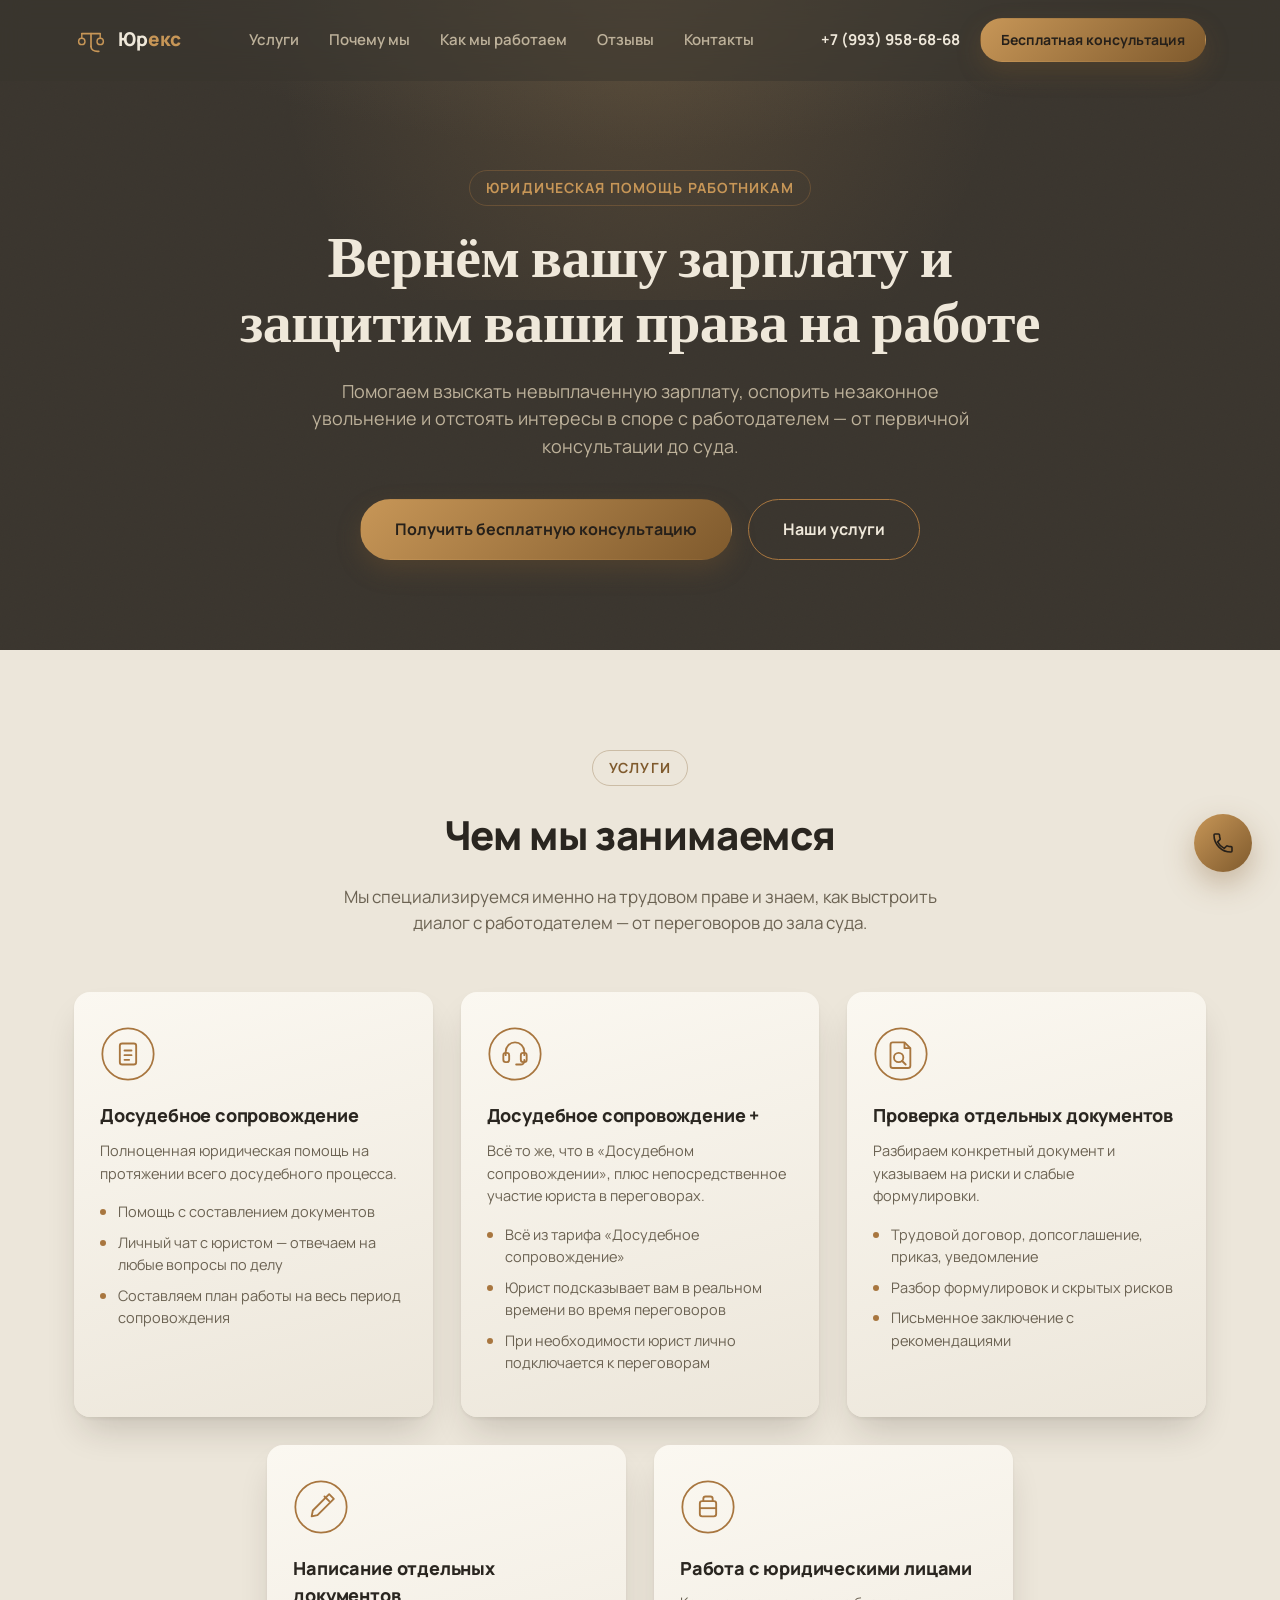
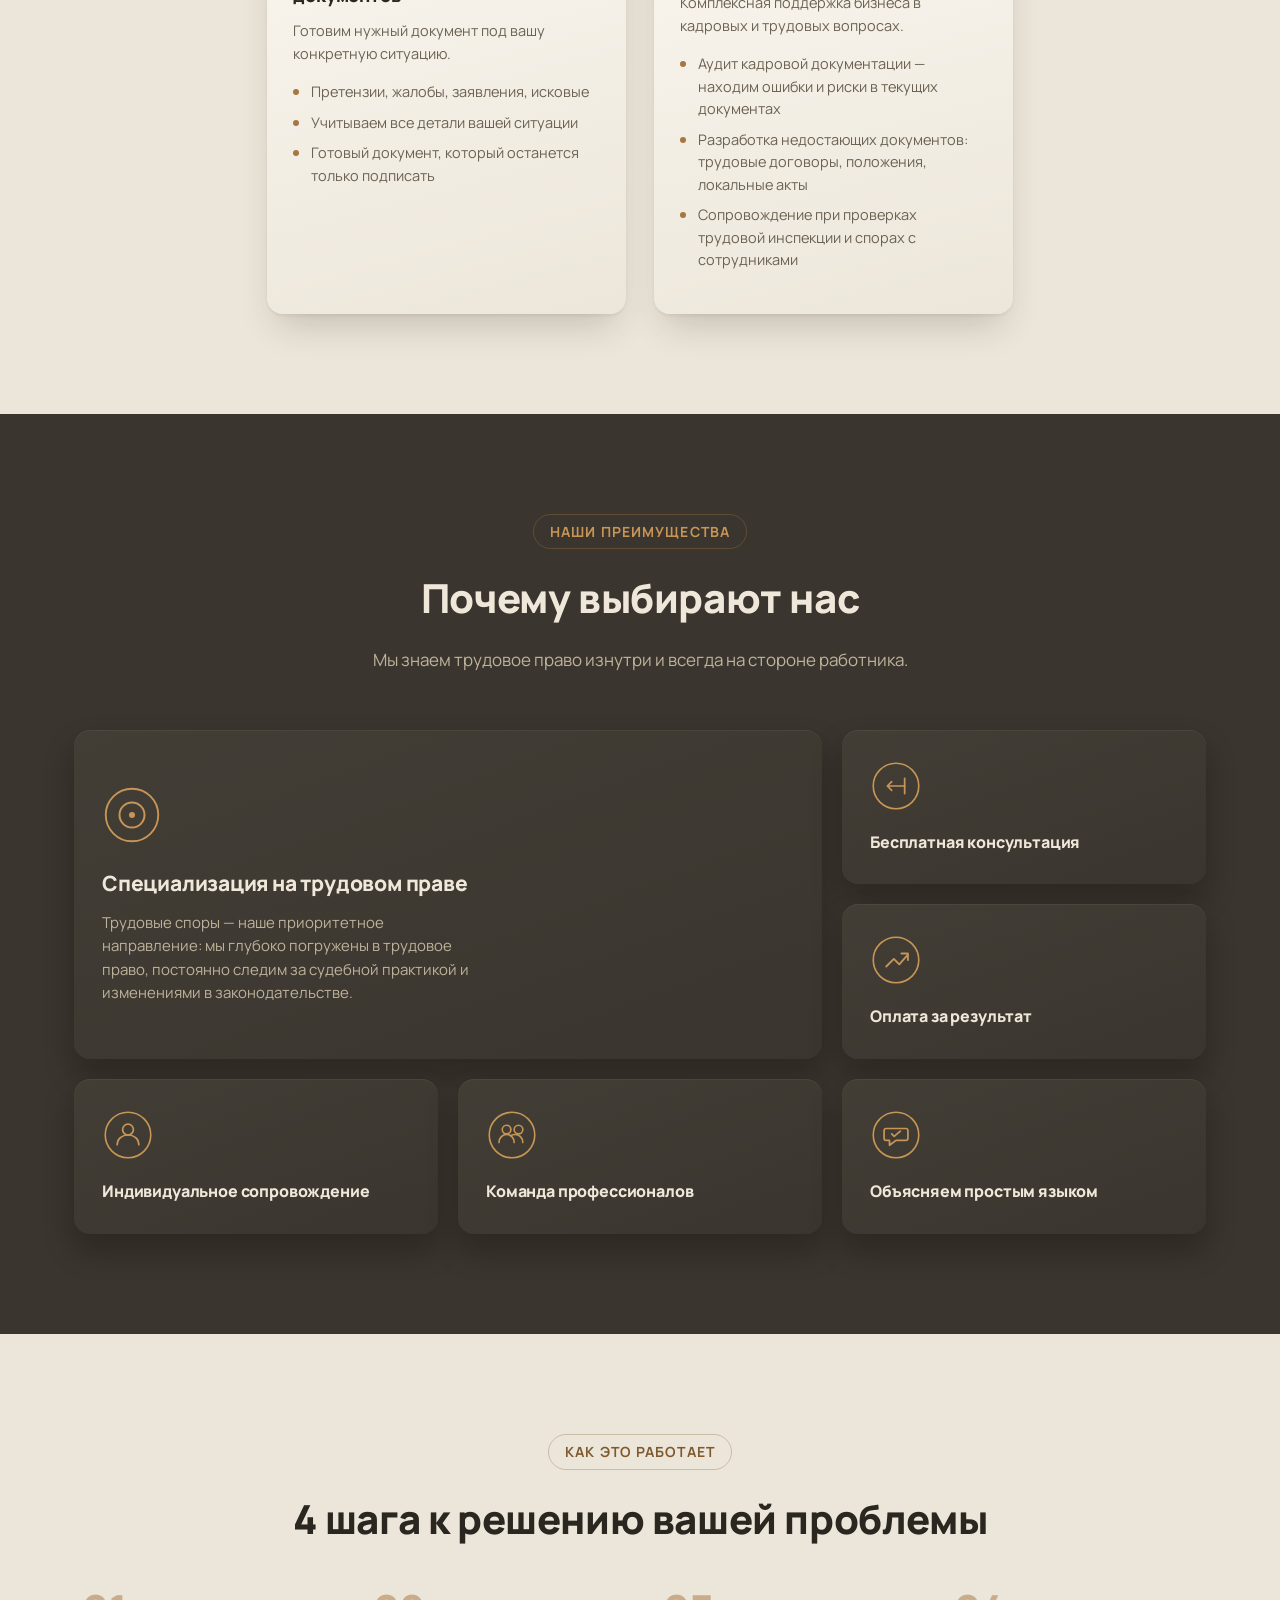
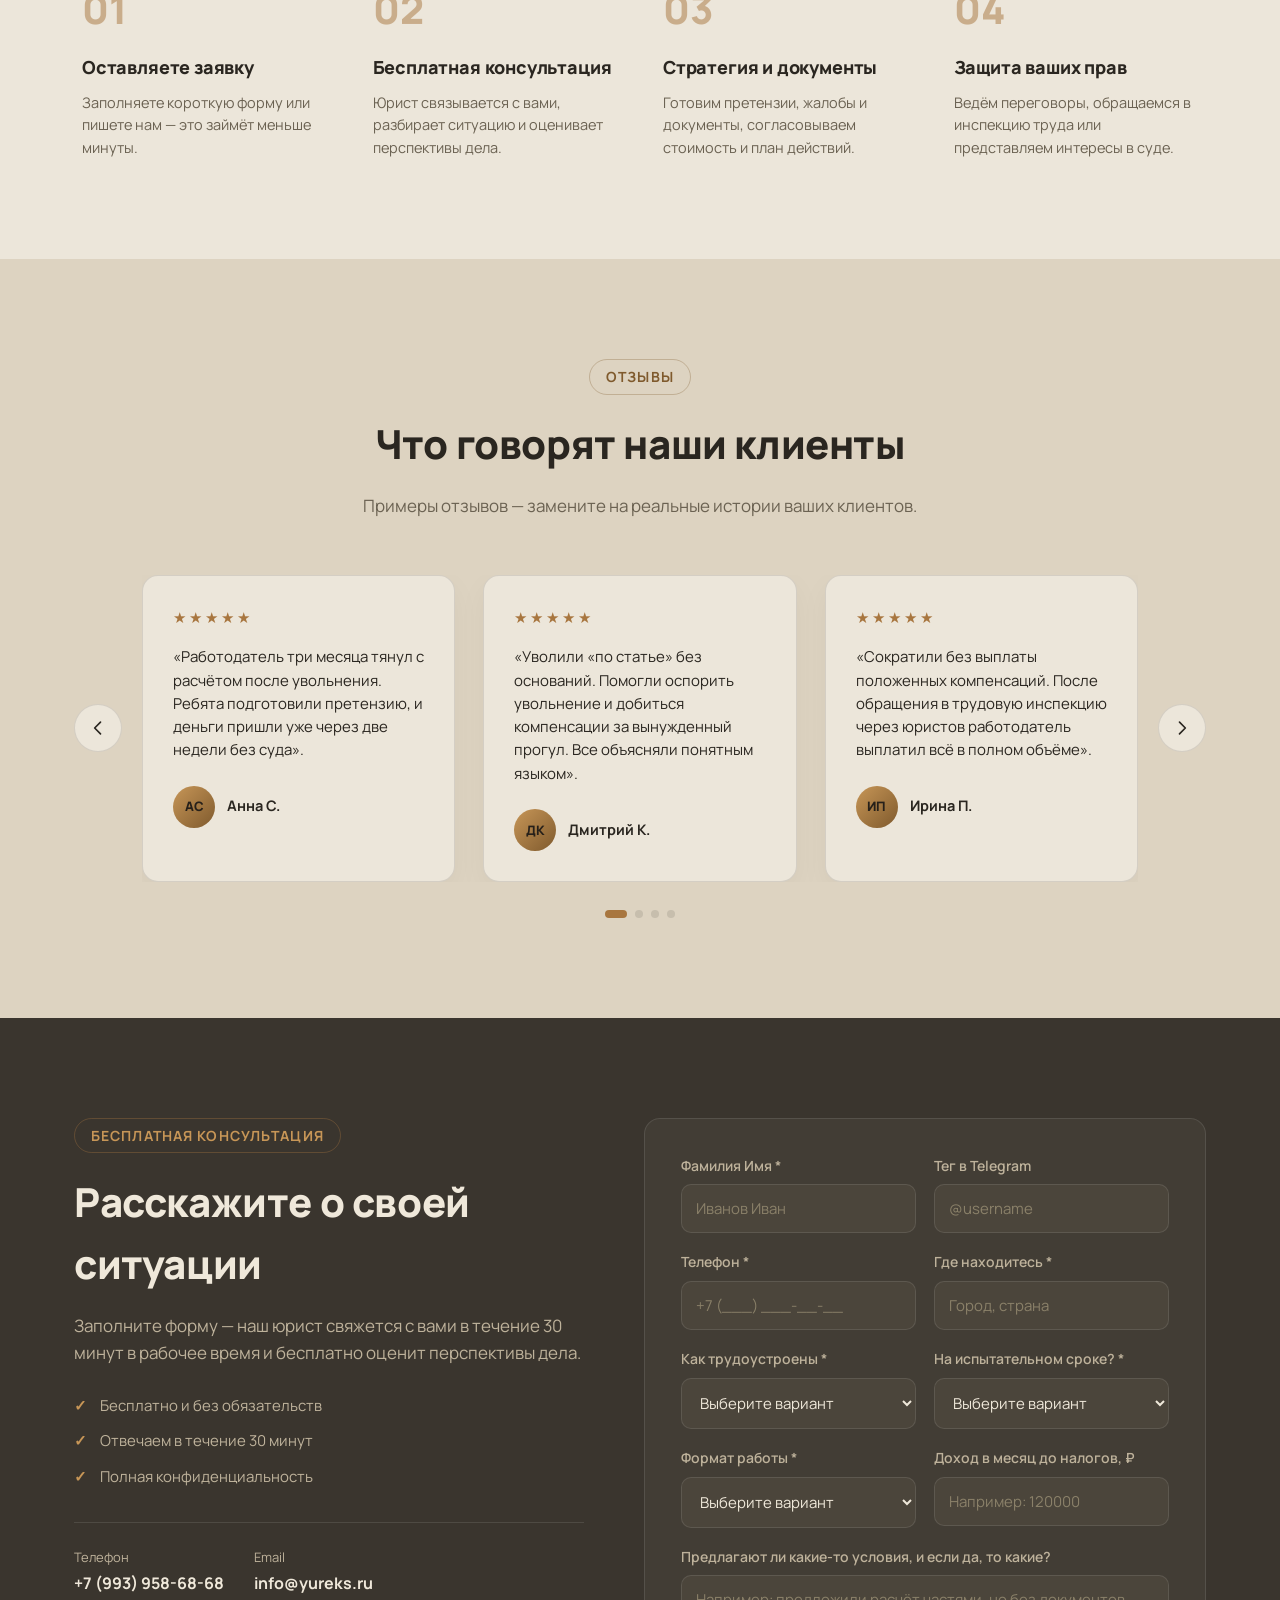
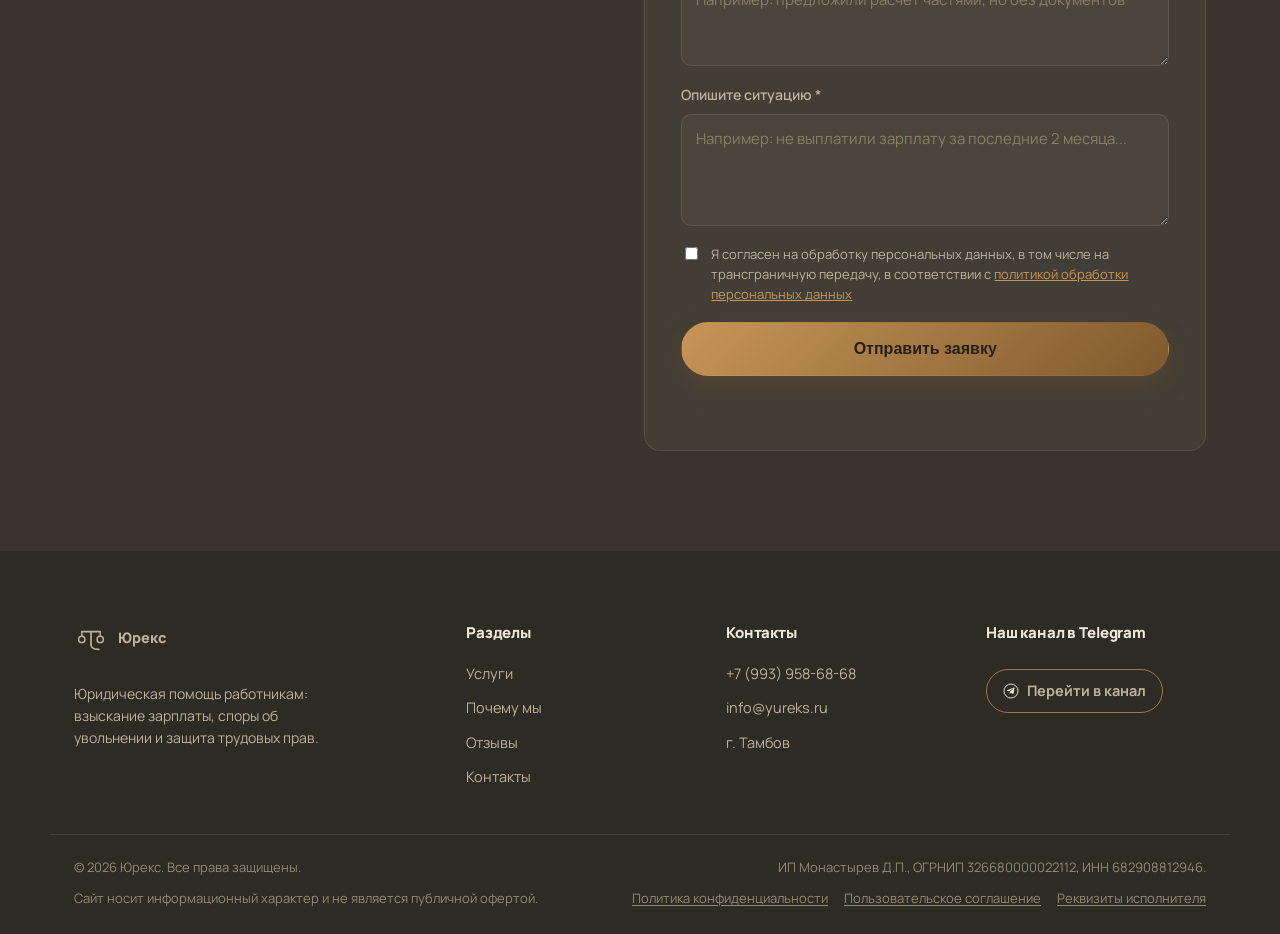
==== commit 5cda8bc9: "Добавить объём в оформление: bento-секция, serif-заголовок, объёмные карточки Секция «Почему нас» пе" ====
--- a/index.html
+++ b/index.html
@@ -8,7 +8,7 @@
 <link rel="icon" href="assets/favicon.svg" type="image/svg+xml">
 <link rel="preconnect" href="https://fonts.googleapis.com">
 <link rel="preconnect" href="https://fonts.gstatic.com" crossorigin>
-<link href="https://fonts.googleapis.com/css2?family=Manrope:wght@400;500;600;700;800&display=swap" rel="stylesheet">
+<link href="https://fonts.googleapis.com/css2?family=Manrope:wght@400;500;600;700;800&family=Fraunces:opsz,wght@9..144,500..700&display=swap" rel="stylesheet">
 <link rel="stylesheet" href="css/styles.css">
 </head>
 <body>
@@ -56,7 +56,7 @@
     <div class="hero__glow"></div>
     <div class="container hero__inner">
       <p class="eyebrow reveal">Юридическая помощь работникам</p>
-      <h1 class="hero__title reveal">Вернём вашу зарплату <br> и защитим ваши права на работе</h1>
+      <h1 class="hero__title reveal">Вернём вашу зарплату и защитим ваши права на работе</h1>
       <p class="hero__subtitle reveal">Помогаем взыскать невыплаченную зарплату, оспорить незаконное увольнение и отстоять интересы в споре с работодателем — от первичной консультации до суда.</p>
       <div class="hero__actions reveal">
         <a href="#contact" class="btn btn--primary btn--lg">Получить бесплатную консультацию</a>
@@ -151,53 +151,48 @@
       <h2 class="section__title section__title--light reveal">Почему выбирают нас</h2>
       <p class="section__subtitle section__subtitle--light reveal">Мы знаем трудовое право изнутри и всегда на стороне работника.</p>
 
-      <div class="grid grid--3 whyus-grid">
-        <div class="whyus-card reveal">
-          <div class="whyus-card__icon">
+      <div class="whyus-bento">
+        <div class="whyus-tile whyus-tile--lg reveal">
+          <div class="whyus-tile__icon">
             <svg viewBox="0 0 48 48" fill="none"><circle cx="24" cy="24" r="21" stroke="currentColor" stroke-width="1.5"/><circle cx="24" cy="24" r="10" stroke="currentColor" stroke-width="1.6"/><circle cx="24" cy="24" r="2.4" fill="currentColor"/></svg>
           </div>
           <h3>Специализация на трудовом праве</h3>
           <p>Трудовые споры — наше приоритетное направление: мы глубоко погружены в трудовое право, постоянно следим за судебной практикой и изменениями в законодательстве.</p>
         </div>
 
-        <div class="whyus-card reveal">
-          <div class="whyus-card__icon">
+        <div class="whyus-tile reveal">
+          <div class="whyus-tile__icon">
             <svg viewBox="0 0 48 48" fill="none"><circle cx="24" cy="24" r="21" stroke="currentColor" stroke-width="1.5"/><path d="M16 24h16M16 24l4-4M16 24l4 4" stroke="currentColor" stroke-width="1.6" stroke-linecap="round" stroke-linejoin="round"/><path d="M32 17v14" stroke="currentColor" stroke-width="1.6" stroke-linecap="round"/></svg>
           </div>
           <h3>Бесплатная консультация</h3>
-          <p>За 10–15 минут разберём вашу ситуацию, оценим перспективы дела и предложим план действий — ещё до того, как вы примете решение о сотрудничестве.</p>
-        </div>
-
-        <div class="whyus-card reveal">
-          <div class="whyus-card__icon">
+        </div>
+
+        <div class="whyus-tile reveal">
+          <div class="whyus-tile__icon">
             <svg viewBox="0 0 48 48" fill="none"><circle cx="24" cy="24" r="21" stroke="currentColor" stroke-width="1.5"/><path d="M15 30l7-7 5 5 8-9" stroke="currentColor" stroke-width="1.7" stroke-linecap="round" stroke-linejoin="round"/><path d="M29 18h6v6" stroke="currentColor" stroke-width="1.7" stroke-linecap="round" stroke-linejoin="round"/></svg>
           </div>
           <h3>Оплата за результат</h3>
-          <p>Работаем по схеме «предоплата + постоплата», привязанной к итогу вашего дела, — мы сами заинтересованы добиться максимального результата. Отдельные этапы, например работу с документами, можем взять и без привязки к результату — обсудим на консультации.</p>
-        </div>
-
-        <div class="whyus-card reveal">
-          <div class="whyus-card__icon">
+        </div>
+
+        <div class="whyus-tile reveal">
+          <div class="whyus-tile__icon">
             <svg viewBox="0 0 48 48" fill="none"><circle cx="24" cy="24" r="21" stroke="currentColor" stroke-width="1.5"/><circle cx="24" cy="19" r="5" stroke="currentColor" stroke-width="1.6"/><path d="M14 33c0-5.5 4.5-9 10-9s10 3.5 10 9" stroke="currentColor" stroke-width="1.6" stroke-linecap="round"/></svg>
           </div>
           <h3>Индивидуальное сопровождение</h3>
-          <p>Работаем с вами лично на каждом этапе — выстраиваем систему сопровождения от первого сообщения об увольнении до полного расчёта с работодателем.</p>
-        </div>
-
-        <div class="whyus-card reveal">
-          <div class="whyus-card__icon">
+        </div>
+
+        <div class="whyus-tile reveal">
+          <div class="whyus-tile__icon">
             <svg viewBox="0 0 48 48" fill="none"><circle cx="24" cy="24" r="21" stroke="currentColor" stroke-width="1.5"/><circle cx="19" cy="19" r="4" stroke="currentColor" stroke-width="1.5"/><path d="M12 31c0-4.5 3.5-7.5 7-7.5s7 3 7 7.5" stroke="currentColor" stroke-width="1.5" stroke-linecap="round"/><circle cx="30" cy="19" r="4" stroke="currentColor" stroke-width="1.5"/><path d="M23.5 24.3c1-.5 2.2-.8 3.5-.8 3.5 0 7 3 7 7.5" stroke="currentColor" stroke-width="1.5" stroke-linecap="round"/></svg>
           </div>
           <h3>Команда профессионалов</h3>
-          <p>В команде — юристы с большим опытом именно в трудовых спорах, которые знают, как выстроить диалог с работодателем и довести дело до нужного результата.</p>
-        </div>
-
-        <div class="whyus-card reveal">
-          <div class="whyus-card__icon">
+        </div>
+
+        <div class="whyus-tile reveal">
+          <div class="whyus-tile__icon">
             <svg viewBox="0 0 48 48" fill="none"><circle cx="24" cy="24" r="21" stroke="currentColor" stroke-width="1.5"/><path d="M15 18h18a2 2 0 0 1 2 2v7a2 2 0 0 1-2 2h-9l-6 4.5V29h-3a2 2 0 0 1-2-2v-7a2 2 0 0 1 2-2Z" stroke="currentColor" stroke-width="1.6" stroke-linejoin="round"/><path d="M20 23l2.3 2.3L28 20.5" stroke="currentColor" stroke-width="1.6" stroke-linecap="round" stroke-linejoin="round"/></svg>
           </div>
           <h3>Объясняем простым языком</h3>
-          <p>Рассказываем о вашей ситуации и возможных шагах без сложных юридических терминов — вы всегда понимаете, что происходит с делом и почему мы предлагаем именно такой план.</p>
         </div>
       </div>
     </div>
--- a/css/styles.css
+++ b/css/styles.css
@@ -25,6 +25,8 @@
   --radius: 16px;
   --radius-sm: 10px;
   --container-w: 1180px;
+
+  --font-display: 'Fraunces', Georgia, 'Iowan Old Style', serif;
 
   --shadow-soft: 0 20px 50px rgba(30, 25, 18, 0.14);
   --transition: 0.25s ease;
@@ -216,6 +218,15 @@
   background: radial-gradient(circle, rgba(199, 150, 87, 0.16) 0%, transparent 70%);
   pointer-events: none;
 }
+.hero::before {
+  content: '';
+  position: absolute;
+  inset: 0;
+  background-image: url("data:image/svg+xml;utf8,<svg xmlns='http://www.w3.org/2000/svg'><filter id='n'><feTurbulence type='fractalNoise' baseFrequency='0.85' numOctaves='2' stitchTiles='stitch'/></filter><rect width='100%25' height='100%25' filter='url(%23n)'/></svg>");
+  opacity: 0.05;
+  mix-blend-mode: overlay;
+  pointer-events: none;
+}
 .hero__inner {
   position: relative;
   text-align: center;
@@ -237,10 +248,13 @@
 .eyebrow--dark { color: var(--accent-dark); border-color: rgba(127, 90, 45, 0.3); }
 
 .hero__title {
+  font-family: var(--font-display);
+  font-weight: 600;
   color: var(--text-light);
   font-size: clamp(34px, 5.2vw, 58px);
   line-height: 1.12;
   margin-bottom: 24px;
+  text-wrap: balance;
 }
 
 .hero__subtitle {
@@ -303,15 +317,15 @@
   min-width: 280px;
 }
 .card {
-  background: var(--bg-light);
-  border: 1px solid var(--border-light);
+  background: linear-gradient(165deg, #fbf8f1 0%, var(--bg-light) 100%);
   border-radius: var(--radius);
   padding: 34px 26px;
+  box-shadow: 0 2px 3px rgba(42, 32, 20, 0.06), 0 20px 36px -10px rgba(42, 32, 20, 0.2);
   transition: transform var(--transition), box-shadow var(--transition);
 }
 .card:hover {
   transform: translateY(-6px);
-  box-shadow: var(--shadow-soft);
+  box-shadow: 0 4px 6px rgba(42, 32, 20, 0.08), 0 28px 48px -10px rgba(42, 32, 20, 0.28);
 }
 .card__icon {
   width: 56px;
@@ -346,32 +360,57 @@
   background: var(--accent);
 }
 
-/* ---------- Why us cards ---------- */
-.whyus-card {
-  background: var(--bg-dark-2);
-  border: 1px solid var(--border-dark);
+/* ---------- Why us bento ---------- */
+.whyus-bento {
+  display: grid;
+  grid-template-columns: repeat(3, minmax(0, 1fr));
+  grid-auto-rows: minmax(150px, auto);
+  gap: 20px;
+}
+.whyus-tile {
+  background: linear-gradient(160deg, var(--bg-dark-2), var(--bg-dark));
   border-radius: var(--radius);
-  padding: 36px 30px;
-  transition: transform var(--transition), border-color var(--transition);
-}
-.whyus-card:hover {
-  transform: translateY(-6px);
-  border-color: rgba(168, 118, 63, 0.45);
-}
-.whyus-card__icon {
-  width: 56px;
-  height: 56px;
+  padding: 30px 28px;
+  display: flex;
+  flex-direction: column;
+  justify-content: center;
+  box-shadow: inset 0 1px 0 rgba(255, 255, 255, 0.05), 0 16px 30px rgba(10, 8, 5, 0.28);
+  transition: transform var(--transition), box-shadow var(--transition);
+}
+.whyus-tile:hover {
+  transform: translateY(-4px);
+  box-shadow: inset 0 1px 0 rgba(255, 255, 255, 0.06), 0 22px 40px rgba(10, 8, 5, 0.34);
+}
+.whyus-tile--lg {
+  grid-column: span 2;
+  grid-row: span 2;
+}
+.whyus-tile__icon {
+  width: 52px;
+  height: 52px;
+  flex-shrink: 0;
   color: var(--accent-light);
+  margin-bottom: 18px;
+}
+.whyus-tile--lg .whyus-tile__icon {
+  width: 60px;
+  height: 60px;
   margin-bottom: 22px;
 }
-.whyus-card h3 {
+.whyus-tile h3 {
   color: var(--text-light);
-  font-size: 19px;
+  font-size: 16px;
+  margin: 0;
+}
+.whyus-tile--lg h3 {
+  font-size: 21px;
   margin-bottom: 12px;
 }
-.whyus-card p {
+.whyus-tile--lg p {
   color: var(--text-light-muted);
   font-size: 15px;
+  margin: 0;
+  max-width: 42ch;
 }
 
 /* ---------- Process ---------- */
@@ -744,6 +783,9 @@
   .grid--3 { grid-template-columns: 1fr 1fr; }
   .review-card { flex-basis: calc((100% - 28px) / 2); }
   .services-grid .card { flex-basis: calc((100% - 28px) / 2); }
+
+  .whyus-bento { grid-template-columns: repeat(2, minmax(0, 1fr)); }
+  .whyus-tile--lg { grid-column: span 2; grid-row: span 1; }
 }
 
 @media (max-width: 640px) {
@@ -758,4 +800,7 @@
   .review-card { flex-basis: 100%; }
   .services-grid .card { flex-basis: 100%; }
   .footer__bottom { flex-direction: column; text-align: center; }
-}
+
+  .whyus-bento { grid-template-columns: 1fr; }
+  .whyus-tile--lg { grid-column: span 1; grid-row: span 1; }
+}
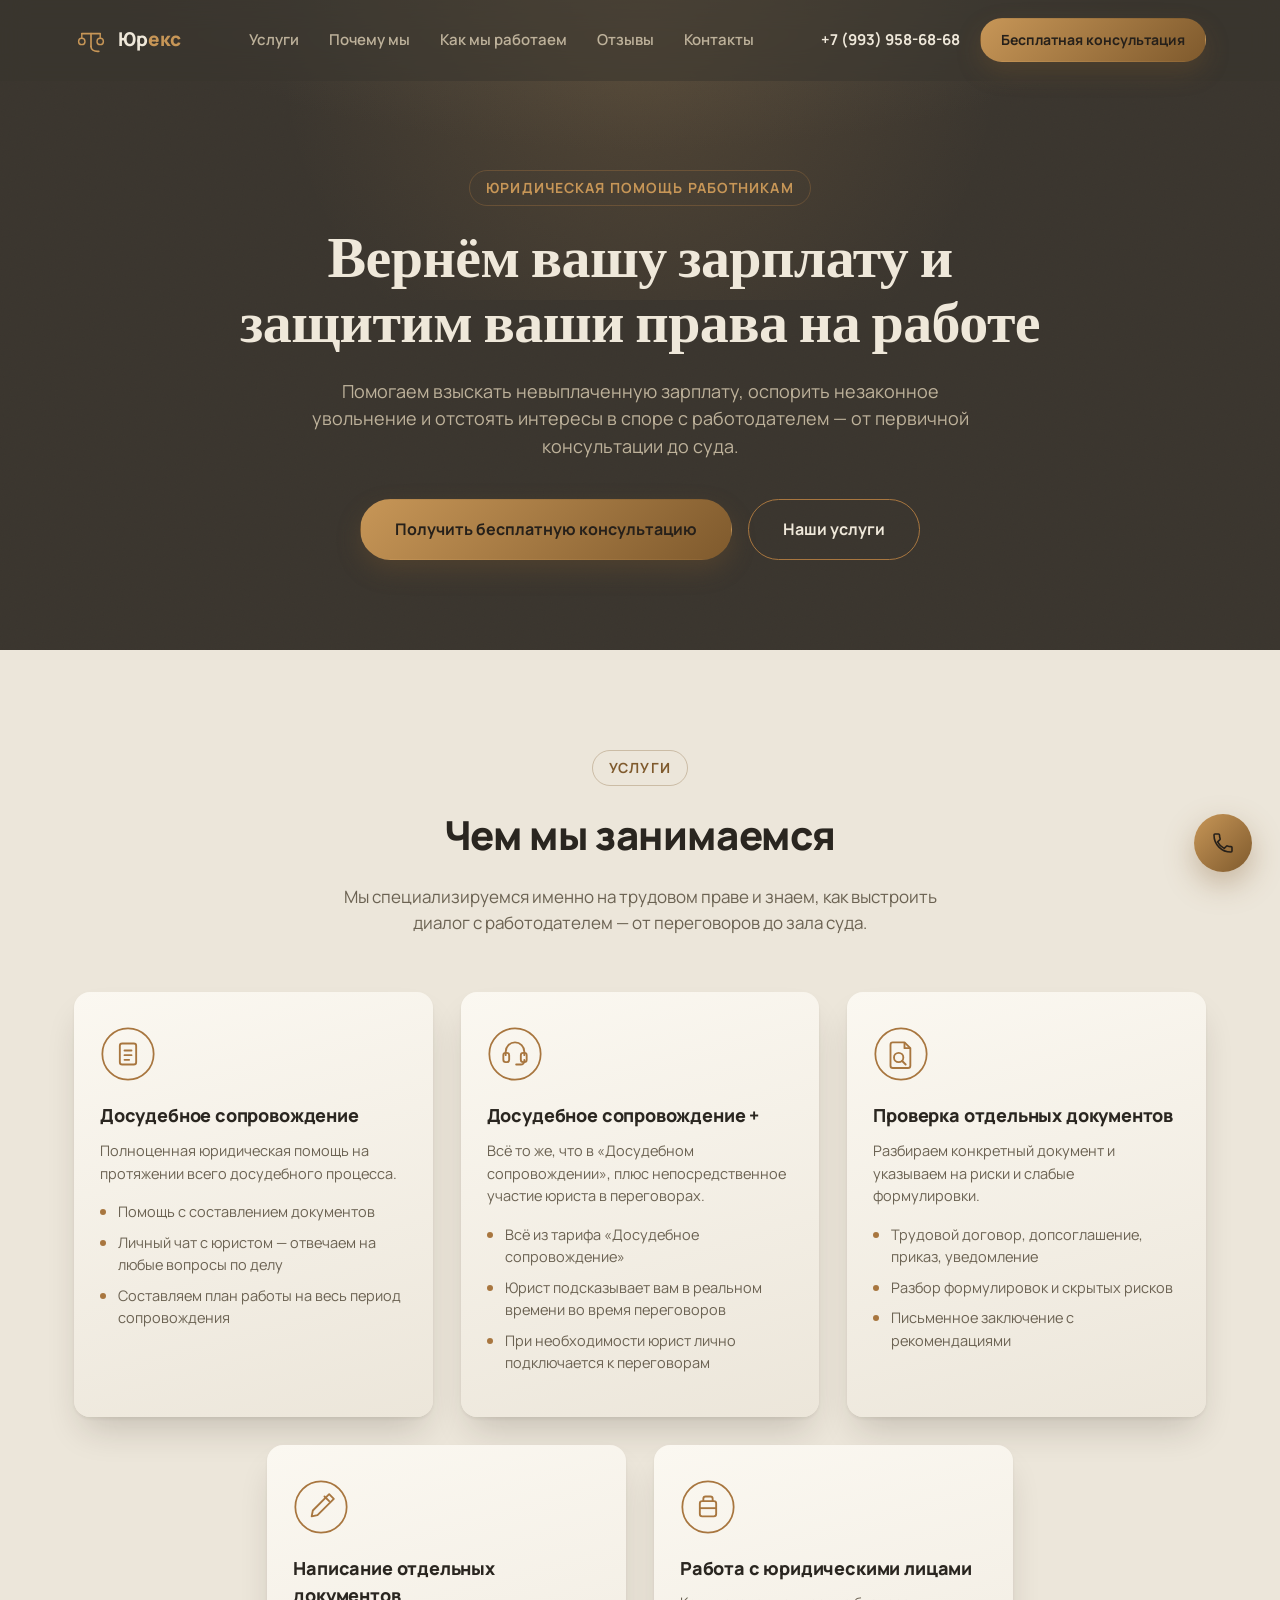
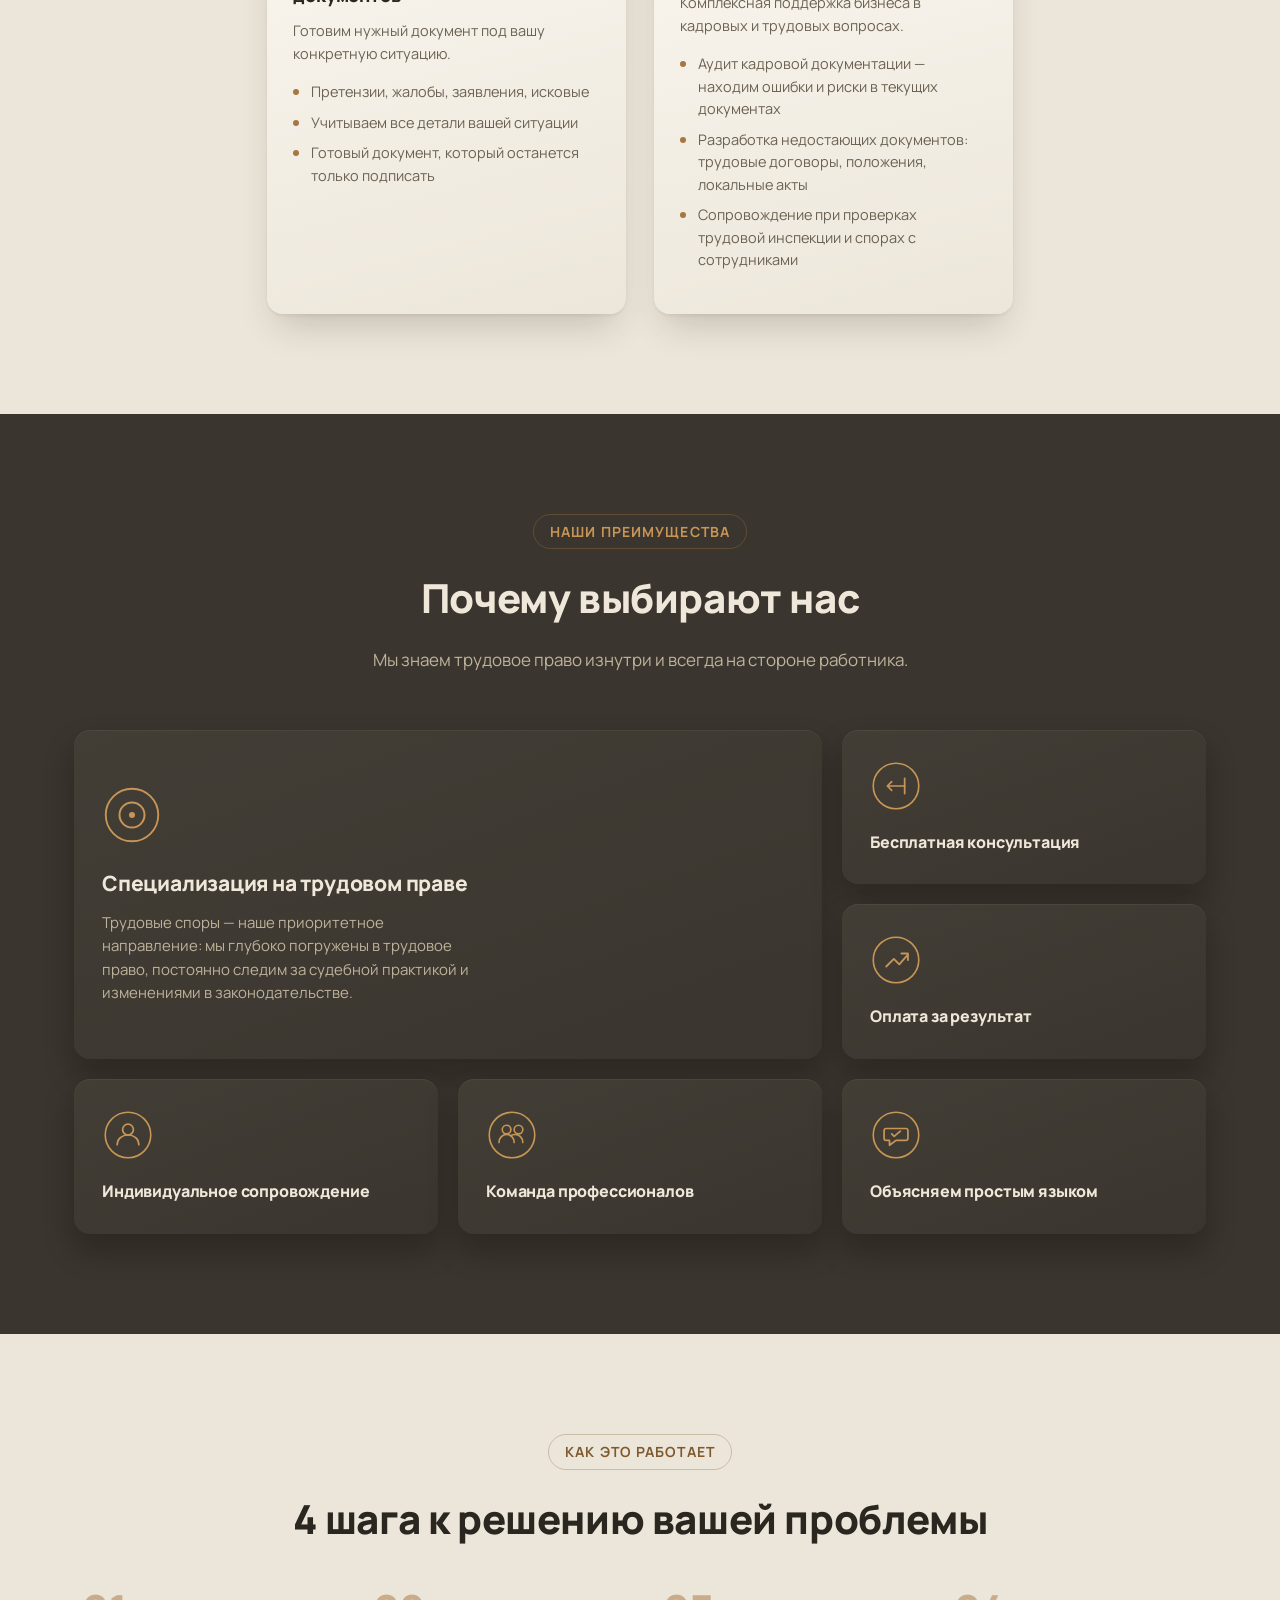
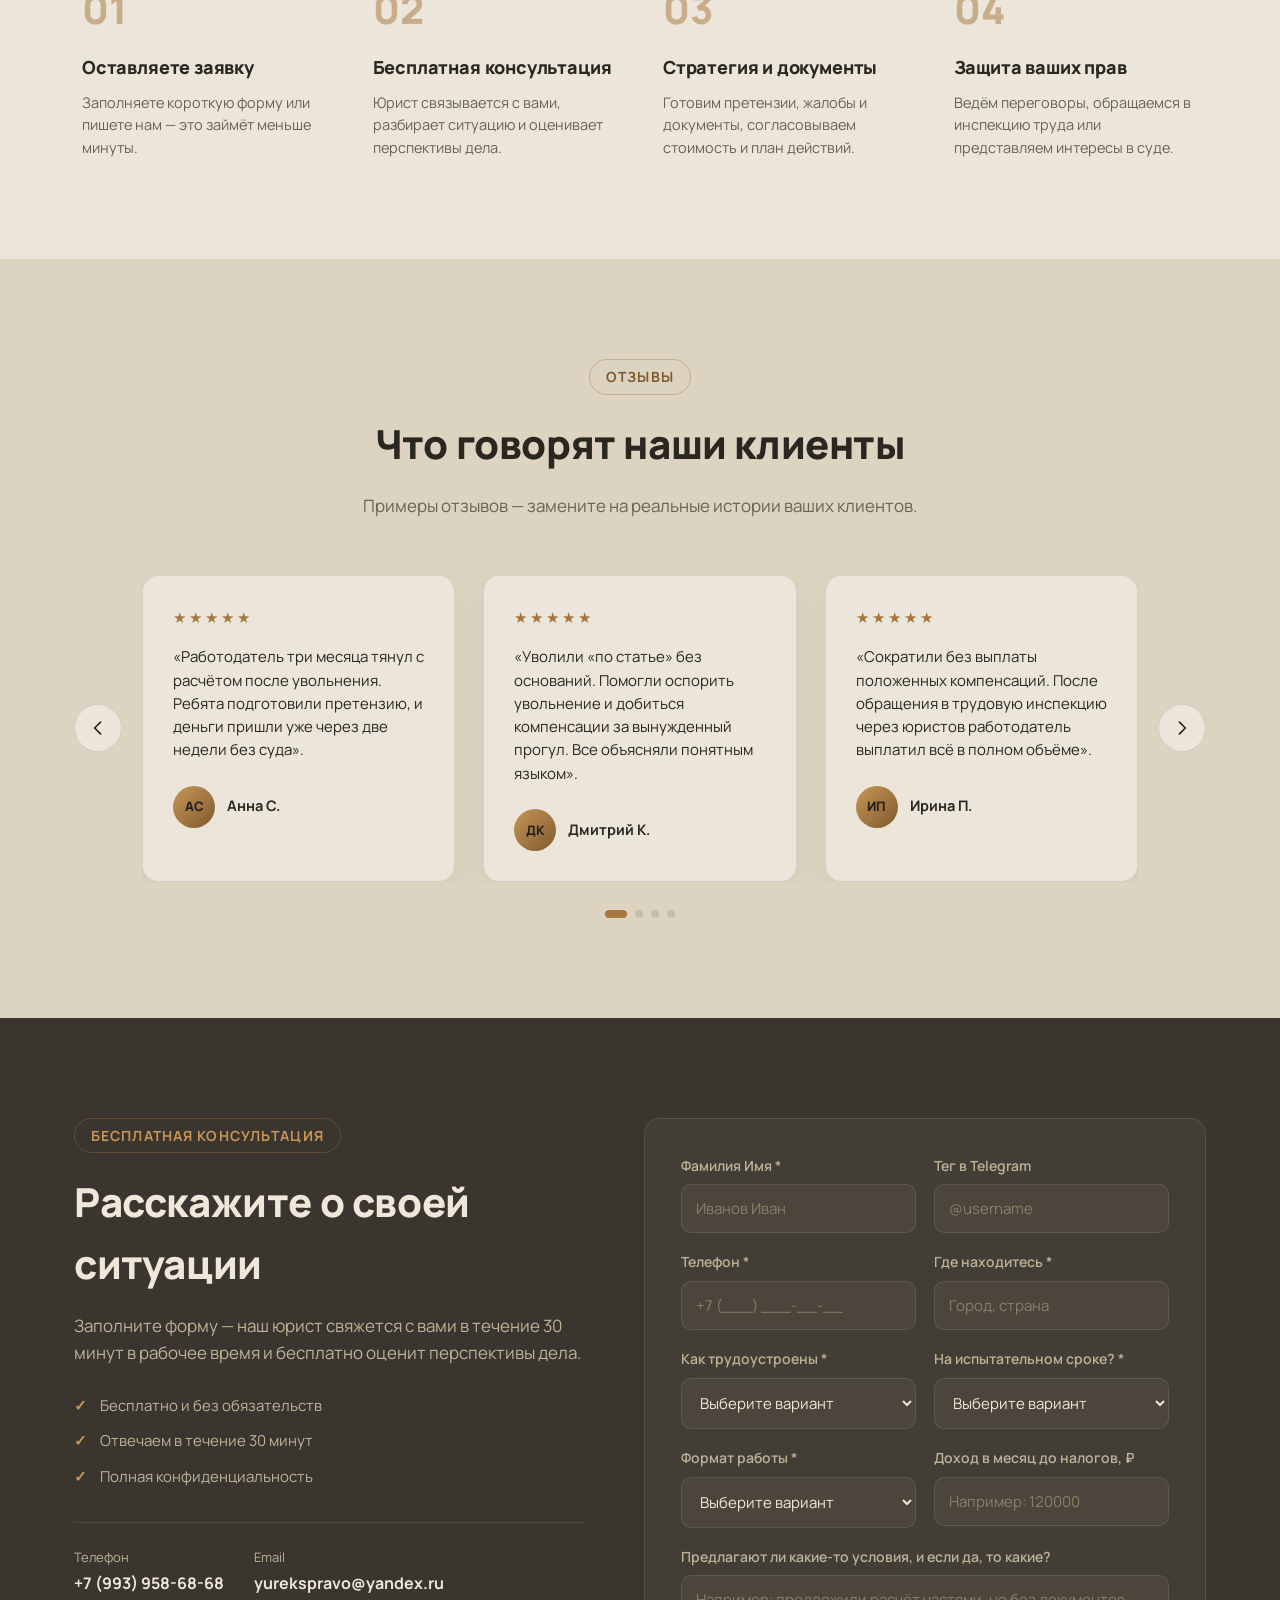
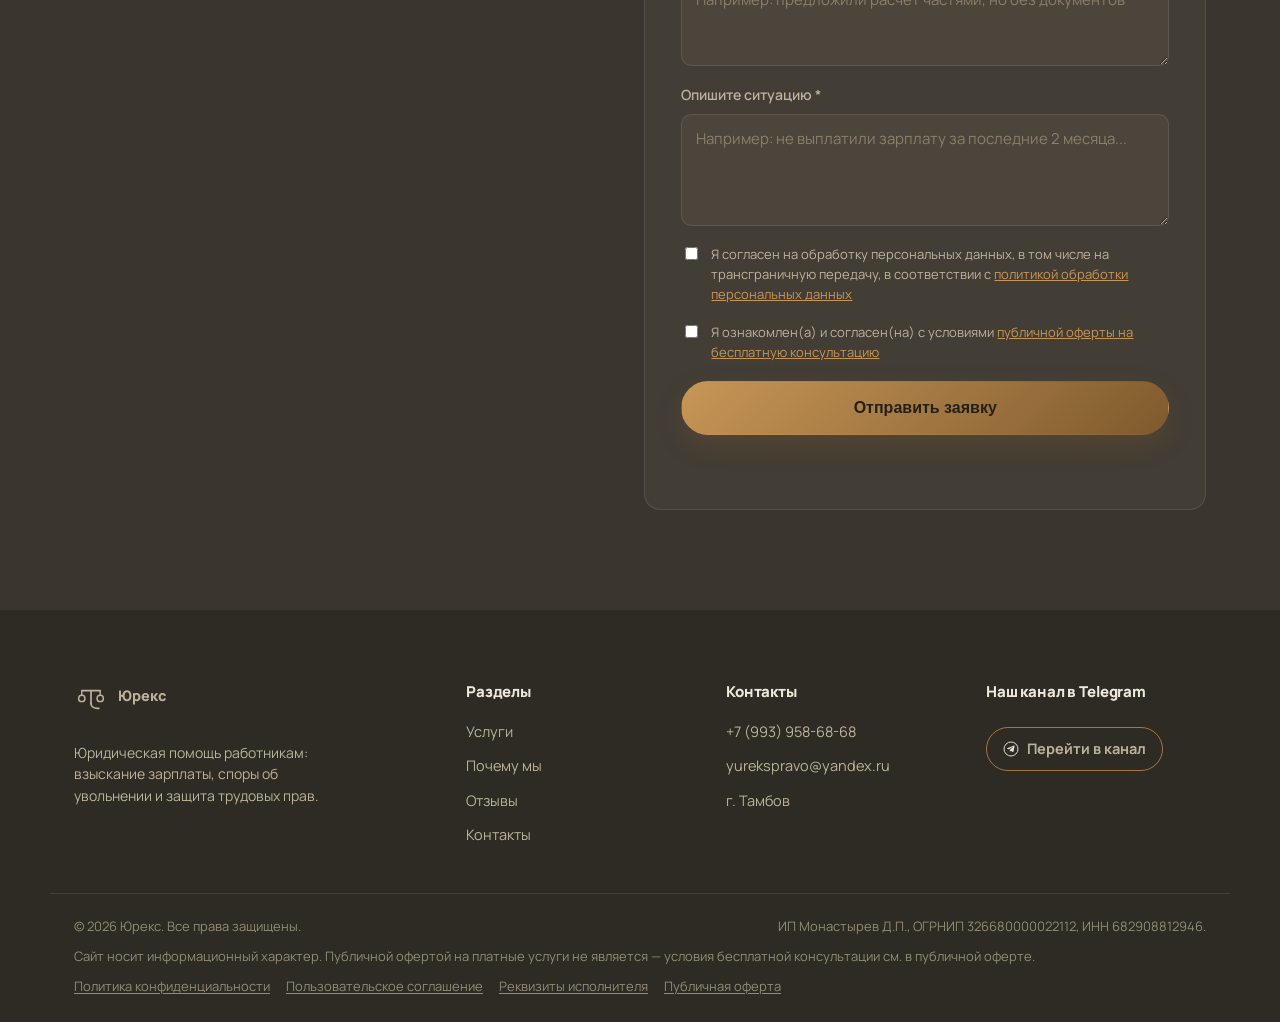
==== commit c1e47f7c: "Добавить публичную оферту на бесплатную консультацию и заполнить оставшиеся реквизиты Оферта (legal/" ====
--- a/index.html
+++ b/index.html
@@ -3,6 +3,7 @@
 <head>
 <meta charset="UTF-8">
 <meta name="viewport" content="width=device-width, initial-scale=1.0">
+<meta name="color-scheme" content="light">
 <title>Юрекс — юридическая помощь в трудовых спорах</title>
 <meta name="description" content="Помогаем вернуть невыплаченную зарплату, оспорить незаконное увольнение и защитить трудовые права. Бесплатная консультация юриста.">
 <link rel="icon" href="assets/favicon.svg" type="image/svg+xml">
@@ -327,9 +328,9 @@
             <span class="contact__direct-label">Телефон</span>
             <span class="contact__direct-value">+7 (993) 958-68-68</span>
           </a>
-          <a href="mailto:info@yureks.ru" class="contact__direct-item">
+          <a href="mailto:yurekspravo@yandex.ru" class="contact__direct-item">
             <span class="contact__direct-label">Email</span>
-            <span class="contact__direct-value">info@yureks.ru</span>
+            <span class="contact__direct-value">yurekspravo@yandex.ru</span>
           </a>
         </div>
       </div>
@@ -410,6 +411,11 @@
         <label class="form__checkbox">
           <input type="checkbox" name="consent" required>
           <span>Я согласен на обработку персональных данных, в том числе на трансграничную передачу, в соответствии с <a href="legal/privacy-policy.html" target="_blank" rel="noopener">политикой обработки персональных данных</a></span>
+        </label>
+
+        <label class="form__checkbox">
+          <input type="checkbox" name="oferta_consent" required>
+          <span>Я ознакомлен(а) и согласен(на) с условиями <a href="legal/oferta.html" target="_blank" rel="noopener">публичной оферты на бесплатную консультацию</a></span>
         </label>
 
         <button type="submit" class="btn btn--primary btn--lg btn--block">Отправить заявку</button>
@@ -452,7 +458,7 @@
     <div class="footer__col">
       <h4>Контакты</h4>
       <a href="tel:+79939586868">+7 (993) 958-68-68</a>
-      <a href="mailto:info@yureks.ru">info@yureks.ru</a>
+      <a href="mailto:yurekspravo@yandex.ru">yurekspravo@yandex.ru</a>
       <span>г. Тамбов</span>
     </div>
 
@@ -472,11 +478,12 @@
   <div class="container footer__bottom">
     <span>© <span id="year"></span> Юрекс. Все права защищены.</span>
     <span class="footer__note">ИП Монастырев Д.П., ОГРНИП 326680000022112, ИНН 682908812946.</span>
-    <span class="footer__note">Сайт носит информационный характер и не является публичной офертой.</span>
+    <span class="footer__note">Сайт носит информационный характер. Публичной офертой на платные услуги не является — условия бесплатной консультации см. в публичной оферте.</span>
     <span class="footer__legal-links">
       <a href="legal/privacy-policy.html">Политика конфиденциальности</a>
       <a href="legal/user-agreement.html">Пользовательское соглашение</a>
       <a href="legal/service-info.html">Реквизиты исполнителя</a>
+      <a href="legal/oferta.html">Публичная оферта</a>
     </span>
   </div>
 </footer>
--- a/css/styles.css
+++ b/css/styles.css
@@ -3,6 +3,7 @@
    ========================================= */
 
 :root {
+  color-scheme: light;
   /* Приглушённая каменная палитра: без яркого белого и без тусклых оттенков */
   --bg-dark: #3a352e;
   --bg-dark-2: #423d35;
@@ -333,6 +334,10 @@
   color: var(--accent);
   margin-bottom: 20px;
 }
+.card__icon svg {
+  width: 100%;
+  height: 100%;
+}
 .card__title {
   font-size: 18px;
   margin-bottom: 10px;
@@ -391,6 +396,10 @@
   flex-shrink: 0;
   color: var(--accent-light);
   margin-bottom: 18px;
+}
+.whyus-tile__icon svg {
+  width: 100%;
+  height: 100%;
 }
 .whyus-tile--lg .whyus-tile__icon {
   width: 60px;
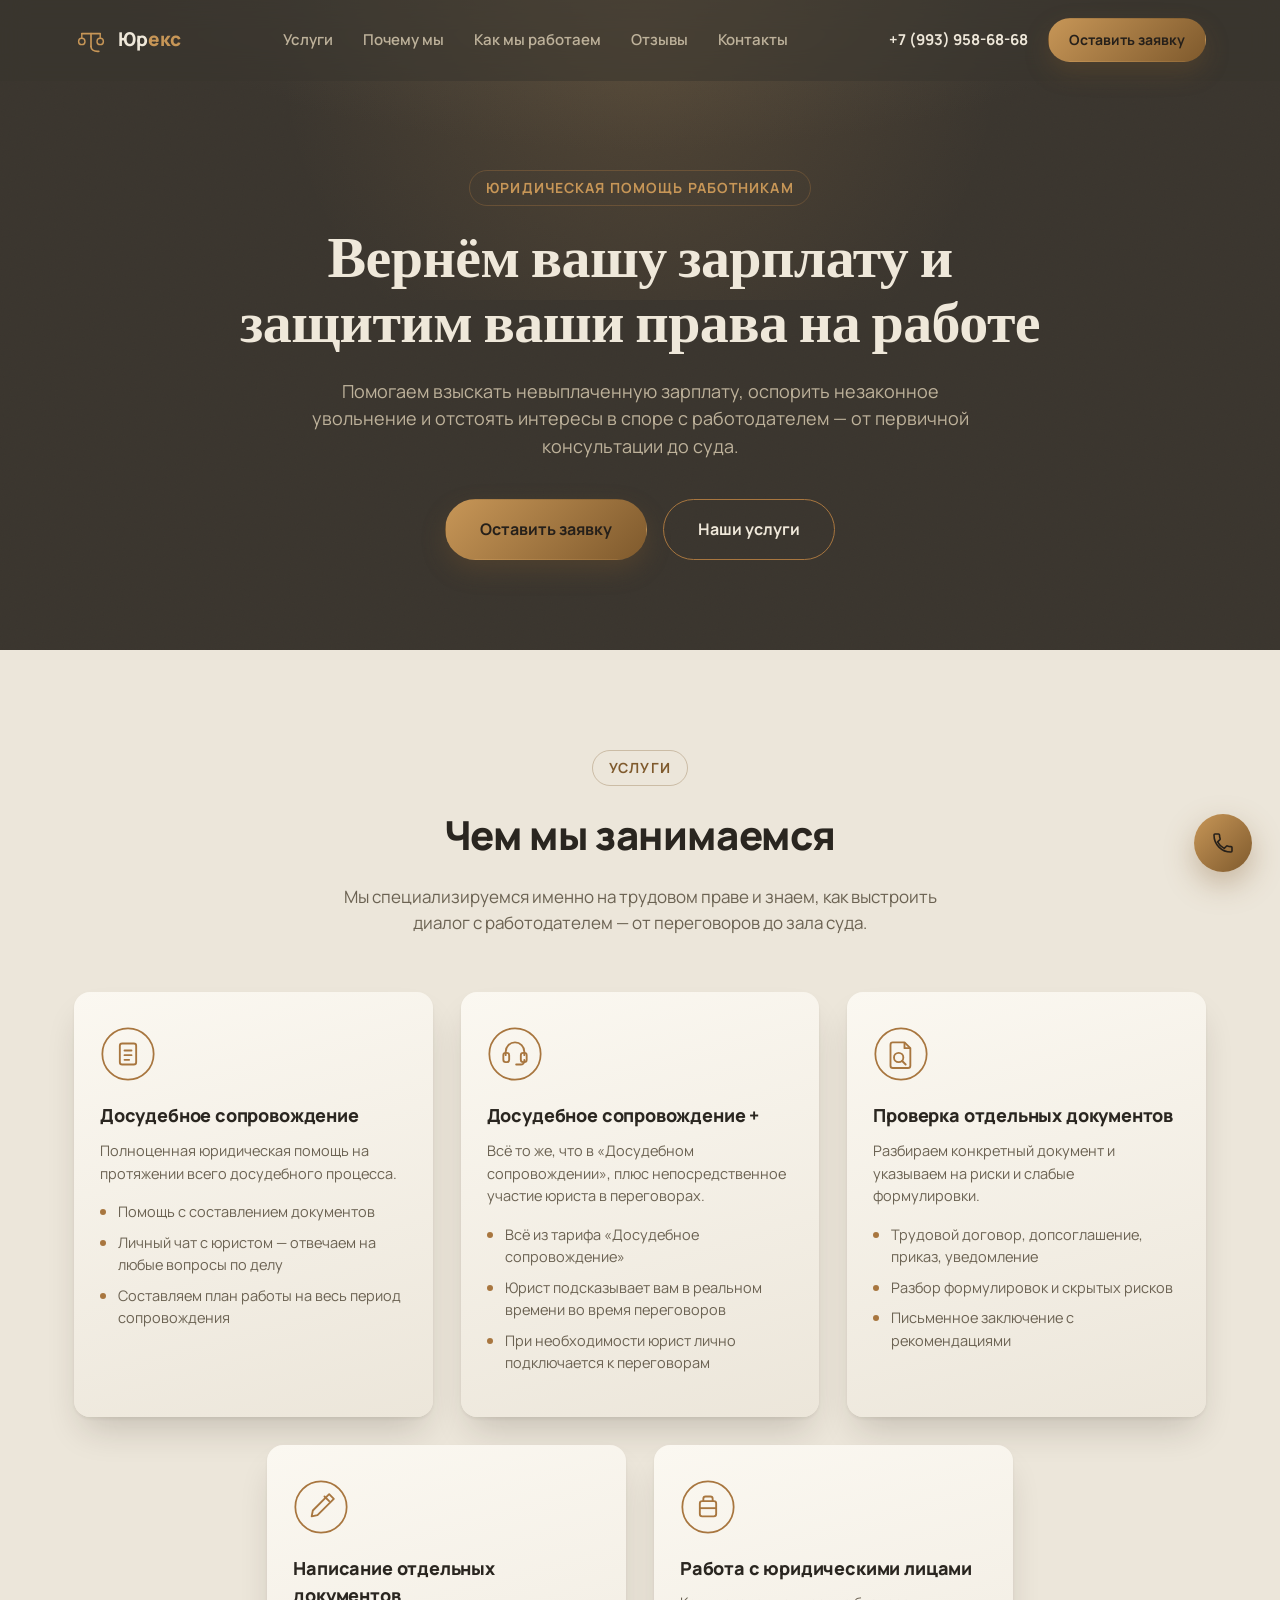
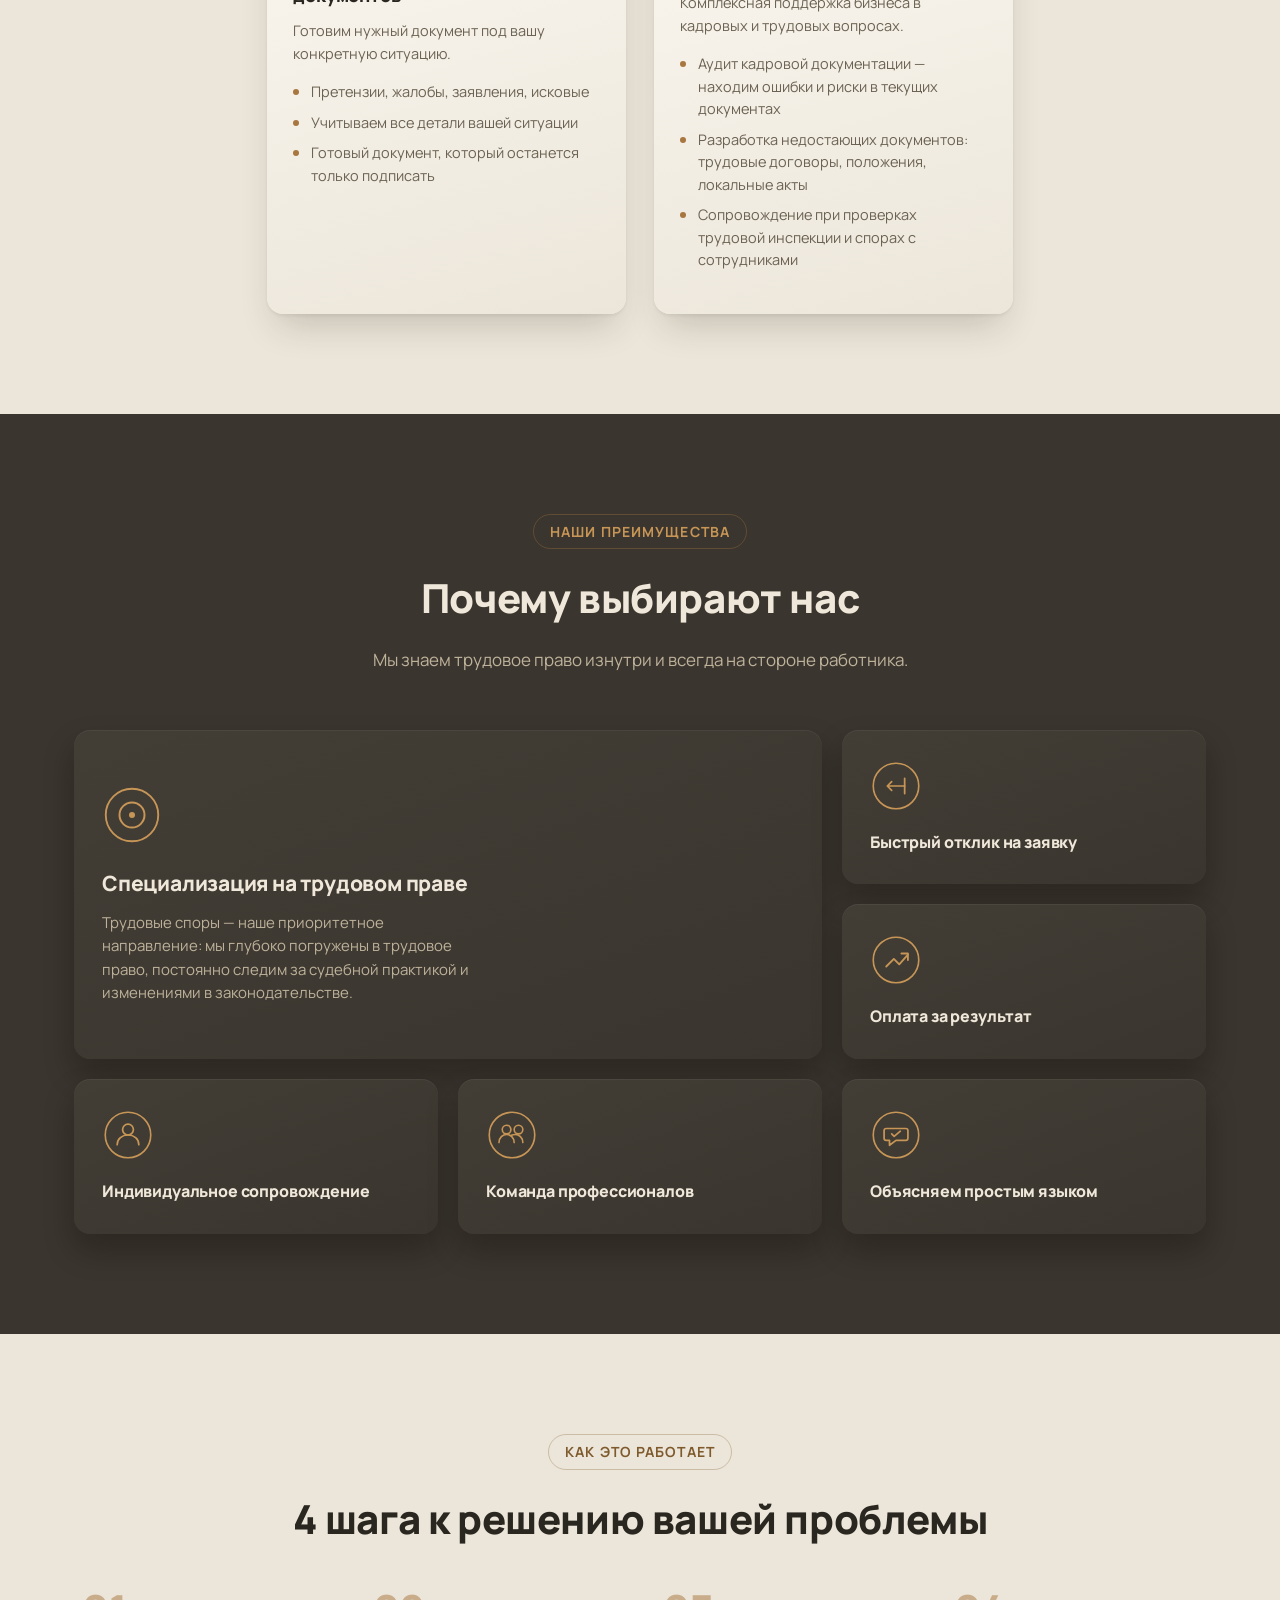
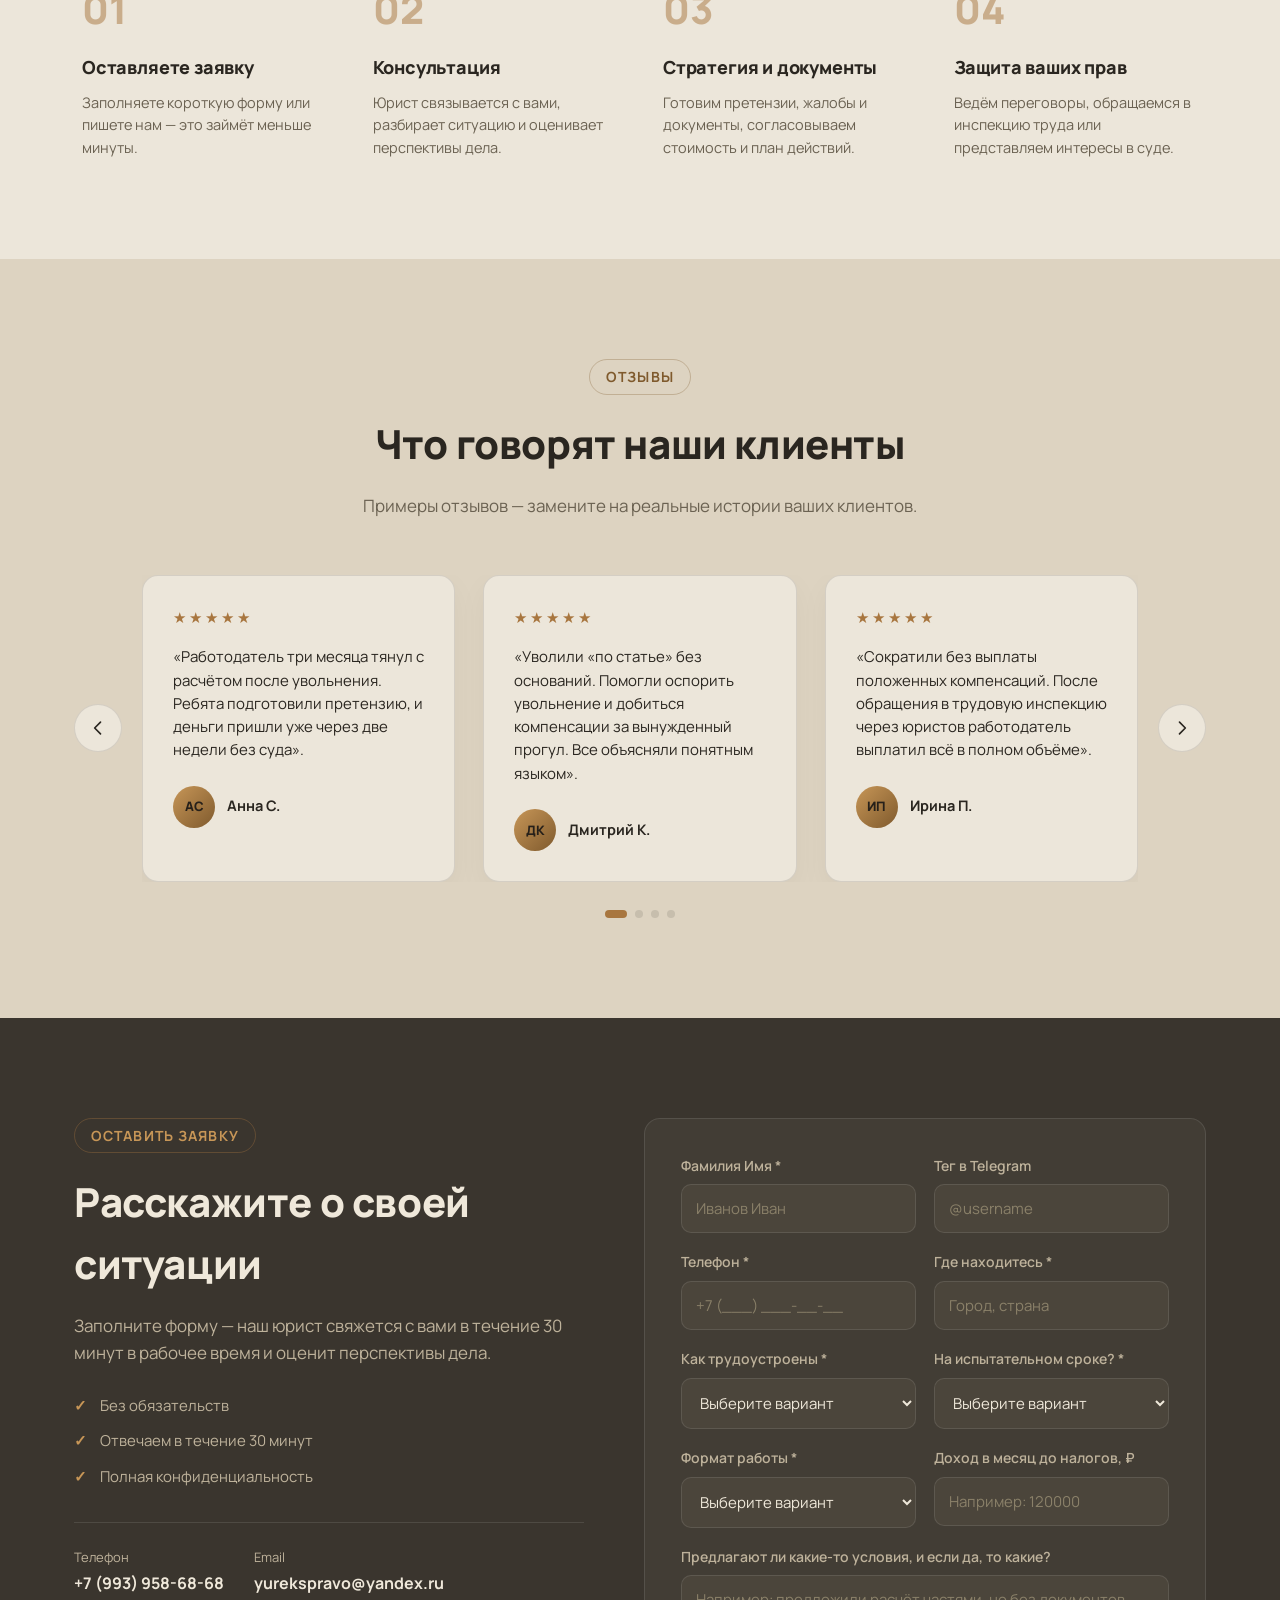
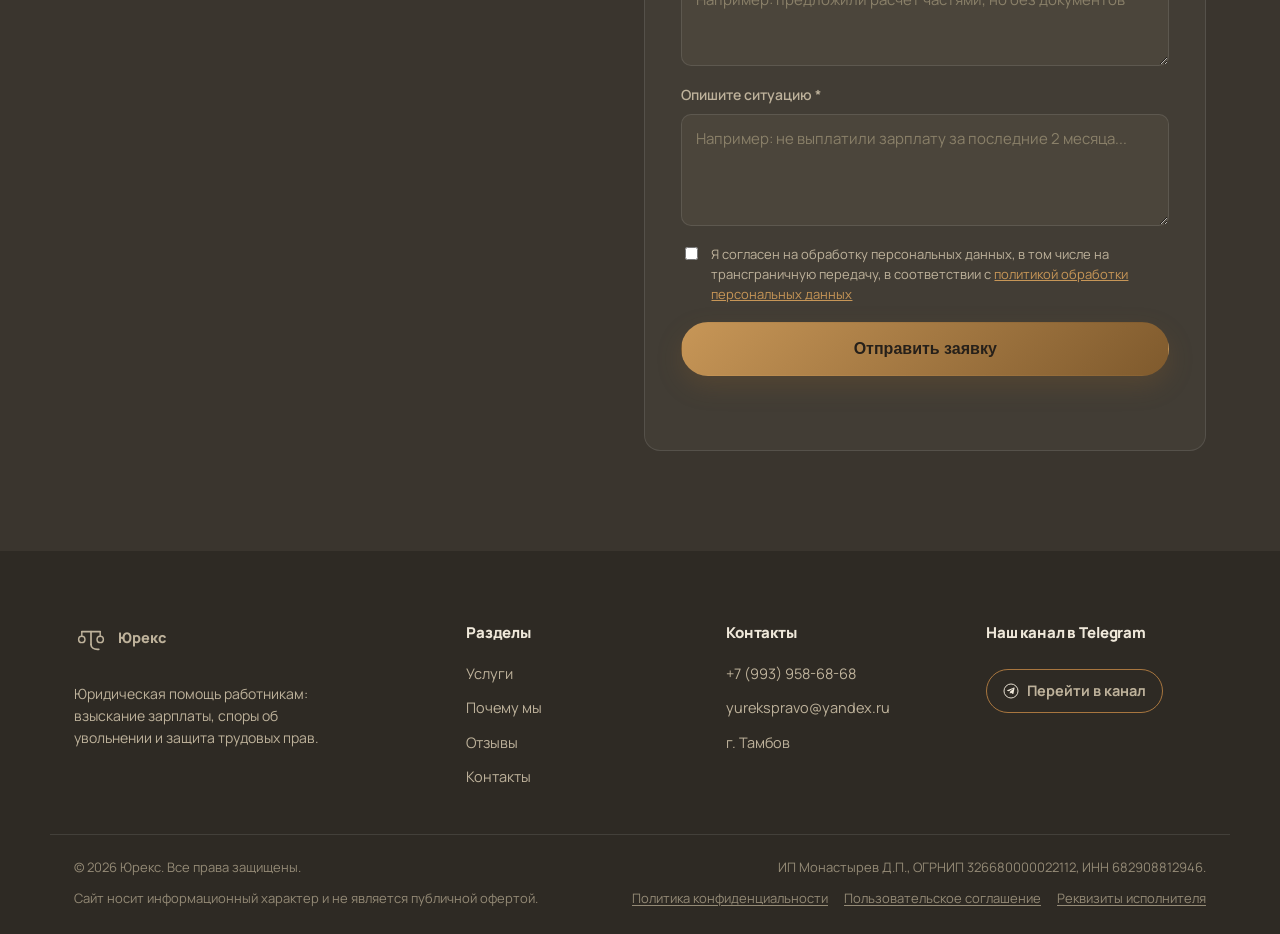
==== commit 550a2188: "Убрать бесплатную консультацию из сайта и документов Услуга больше не предлагается бесплатно, поэтом" ====
--- a/index.html
+++ b/index.html
@@ -5,7 +5,7 @@
 <meta name="viewport" content="width=device-width, initial-scale=1.0">
 <meta name="color-scheme" content="light">
 <title>Юрекс — юридическая помощь в трудовых спорах</title>
-<meta name="description" content="Помогаем вернуть невыплаченную зарплату, оспорить незаконное увольнение и защитить трудовые права. Бесплатная консультация юриста.">
+<meta name="description" content="Помогаем вернуть невыплаченную зарплату, оспорить незаконное увольнение и защитить трудовые права.">
 <link rel="icon" href="assets/favicon.svg" type="image/svg+xml">
 <link rel="preconnect" href="https://fonts.googleapis.com">
 <link rel="preconnect" href="https://fonts.gstatic.com" crossorigin>
@@ -42,7 +42,7 @@
 
     <div class="header__actions">
       <a href="tel:+79939586868" class="header__phone">+7 (993) 958-68-68</a>
-      <a href="#contact" class="btn btn--primary btn--sm">Бесплатная консультация</a>
+      <a href="#contact" class="btn btn--primary btn--sm">Оставить заявку</a>
       <button class="burger" id="burger" aria-label="Открыть меню">
         <span></span><span></span><span></span>
       </button>
@@ -60,7 +60,7 @@
       <h1 class="hero__title reveal">Вернём вашу зарплату и защитим ваши права на работе</h1>
       <p class="hero__subtitle reveal">Помогаем взыскать невыплаченную зарплату, оспорить незаконное увольнение и отстоять интересы в споре с работодателем — от первичной консультации до суда.</p>
       <div class="hero__actions reveal">
-        <a href="#contact" class="btn btn--primary btn--lg">Получить бесплатную консультацию</a>
+        <a href="#contact" class="btn btn--primary btn--lg">Оставить заявку</a>
         <a href="#services" class="btn btn--outline btn--lg">Наши услуги</a>
       </div>
     </div>
@@ -165,7 +165,7 @@
           <div class="whyus-tile__icon">
             <svg viewBox="0 0 48 48" fill="none"><circle cx="24" cy="24" r="21" stroke="currentColor" stroke-width="1.5"/><path d="M16 24h16M16 24l4-4M16 24l4 4" stroke="currentColor" stroke-width="1.6" stroke-linecap="round" stroke-linejoin="round"/><path d="M32 17v14" stroke="currentColor" stroke-width="1.6" stroke-linecap="round"/></svg>
           </div>
-          <h3>Бесплатная консультация</h3>
+          <h3>Быстрый отклик на заявку</h3>
         </div>
 
         <div class="whyus-tile reveal">
@@ -213,7 +213,7 @@
         </div>
         <div class="process__step reveal">
           <span class="process__num">02</span>
-          <h3>Бесплатная консультация</h3>
+          <h3>Консультация</h3>
           <p>Юрист связывается с вами, разбирает ситуацию и оценивает перспективы дела.</p>
         </div>
         <div class="process__step reveal">
@@ -313,12 +313,12 @@
   <section class="section section--dark" id="contact">
     <div class="container contact__inner">
       <div class="contact__info reveal">
-        <p class="eyebrow">Бесплатная консультация</p>
+        <p class="eyebrow">Оставить заявку</p>
         <h2 class="section__title section__title--light">Расскажите о своей ситуации</h2>
-        <p class="section__subtitle section__subtitle--light">Заполните форму — наш юрист свяжется с вами в течение 30 минут в рабочее время и бесплатно оценит перспективы дела.</p>
+        <p class="section__subtitle section__subtitle--light">Заполните форму — наш юрист свяжется с вами в течение 30 минут в рабочее время и оценит перспективы дела.</p>
 
         <ul class="contact__points">
-          <li>Бесплатно и без обязательств</li>
+          <li>Без обязательств</li>
           <li>Отвечаем в течение 30 минут</li>
           <li>Полная конфиденциальность</li>
         </ul>
@@ -411,11 +411,6 @@
         <label class="form__checkbox">
           <input type="checkbox" name="consent" required>
           <span>Я согласен на обработку персональных данных, в том числе на трансграничную передачу, в соответствии с <a href="legal/privacy-policy.html" target="_blank" rel="noopener">политикой обработки персональных данных</a></span>
-        </label>
-
-        <label class="form__checkbox">
-          <input type="checkbox" name="oferta_consent" required>
-          <span>Я ознакомлен(а) и согласен(на) с условиями <a href="legal/oferta.html" target="_blank" rel="noopener">публичной оферты на бесплатную консультацию</a></span>
         </label>
 
         <button type="submit" class="btn btn--primary btn--lg btn--block">Отправить заявку</button>
@@ -478,12 +473,11 @@
   <div class="container footer__bottom">
     <span>© <span id="year"></span> Юрекс. Все права защищены.</span>
     <span class="footer__note">ИП Монастырев Д.П., ОГРНИП 326680000022112, ИНН 682908812946.</span>
-    <span class="footer__note">Сайт носит информационный характер. Публичной офертой на платные услуги не является — условия бесплатной консультации см. в публичной оферте.</span>
+    <span class="footer__note">Сайт носит информационный характер и не является публичной офертой.</span>
     <span class="footer__legal-links">
       <a href="legal/privacy-policy.html">Политика конфиденциальности</a>
       <a href="legal/user-agreement.html">Пользовательское соглашение</a>
       <a href="legal/service-info.html">Реквизиты исполнителя</a>
-      <a href="legal/oferta.html">Публичная оферта</a>
     </span>
   </div>
 </footer>
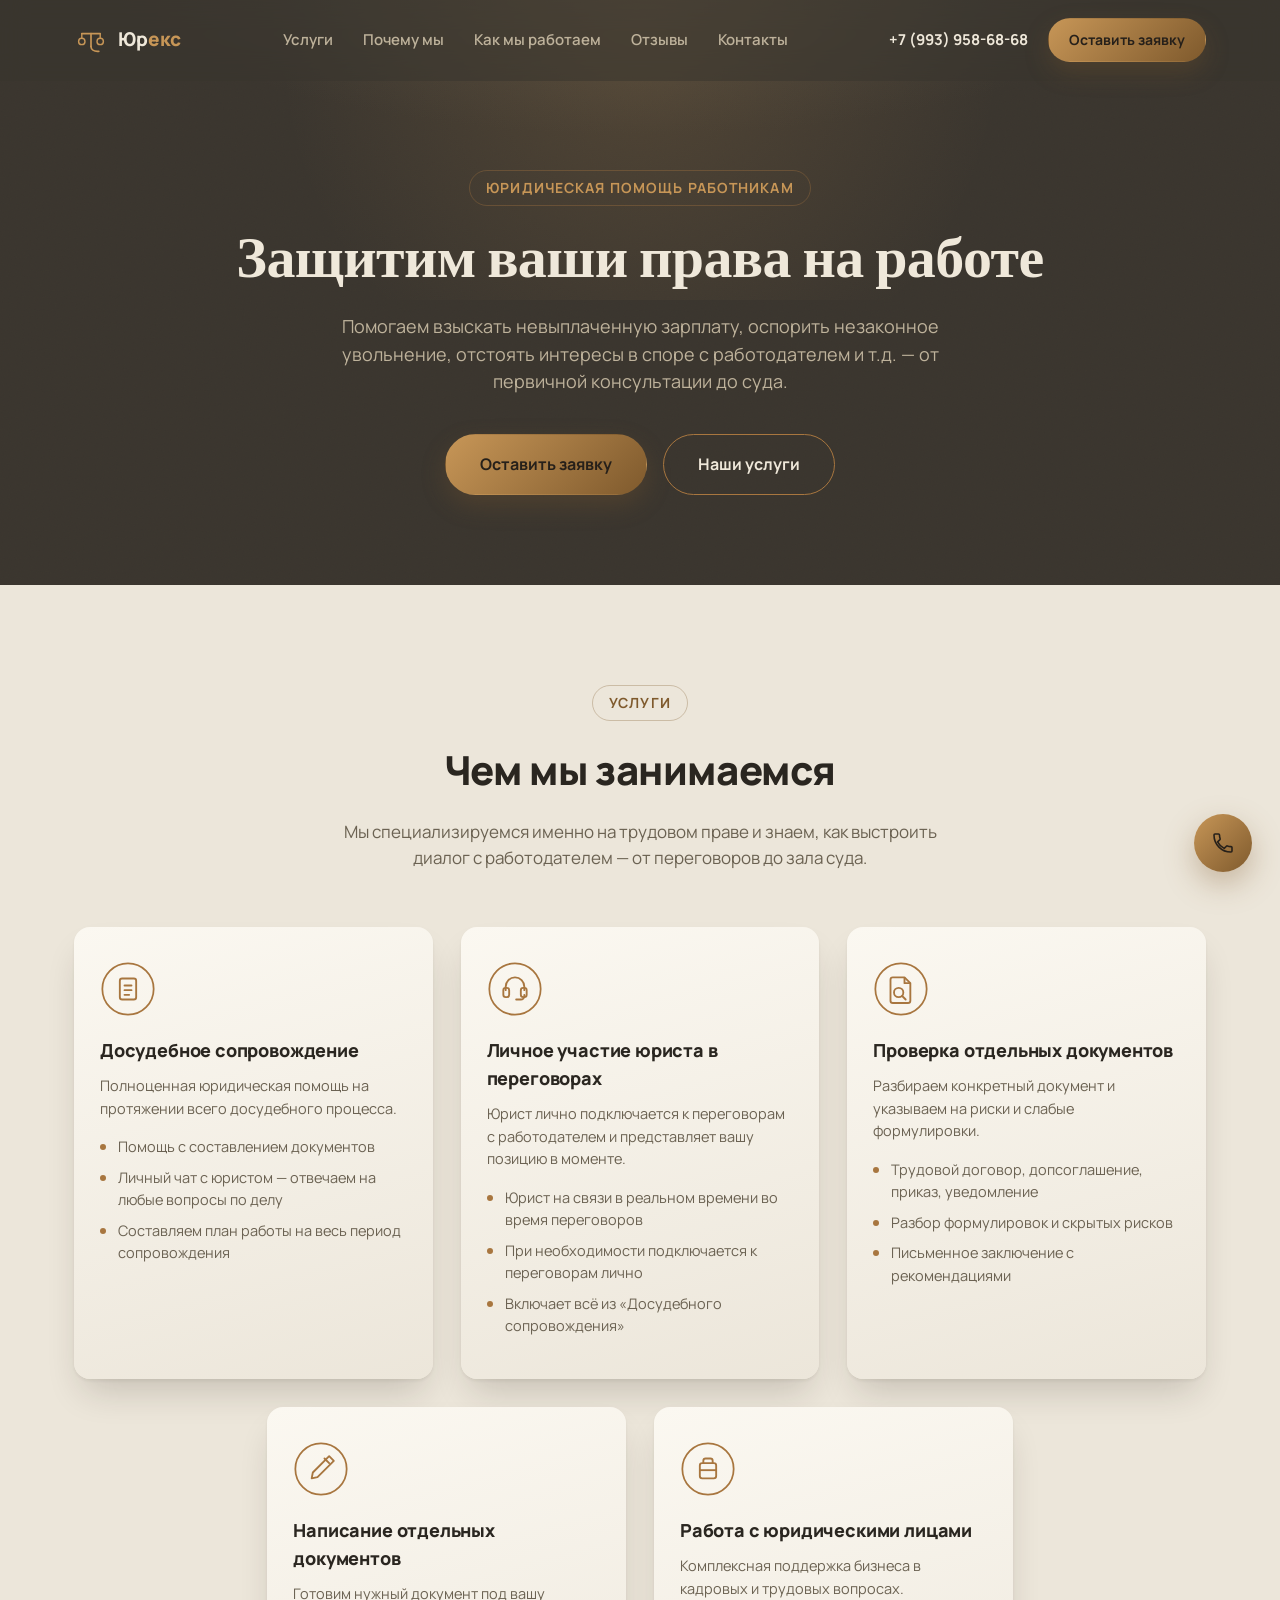
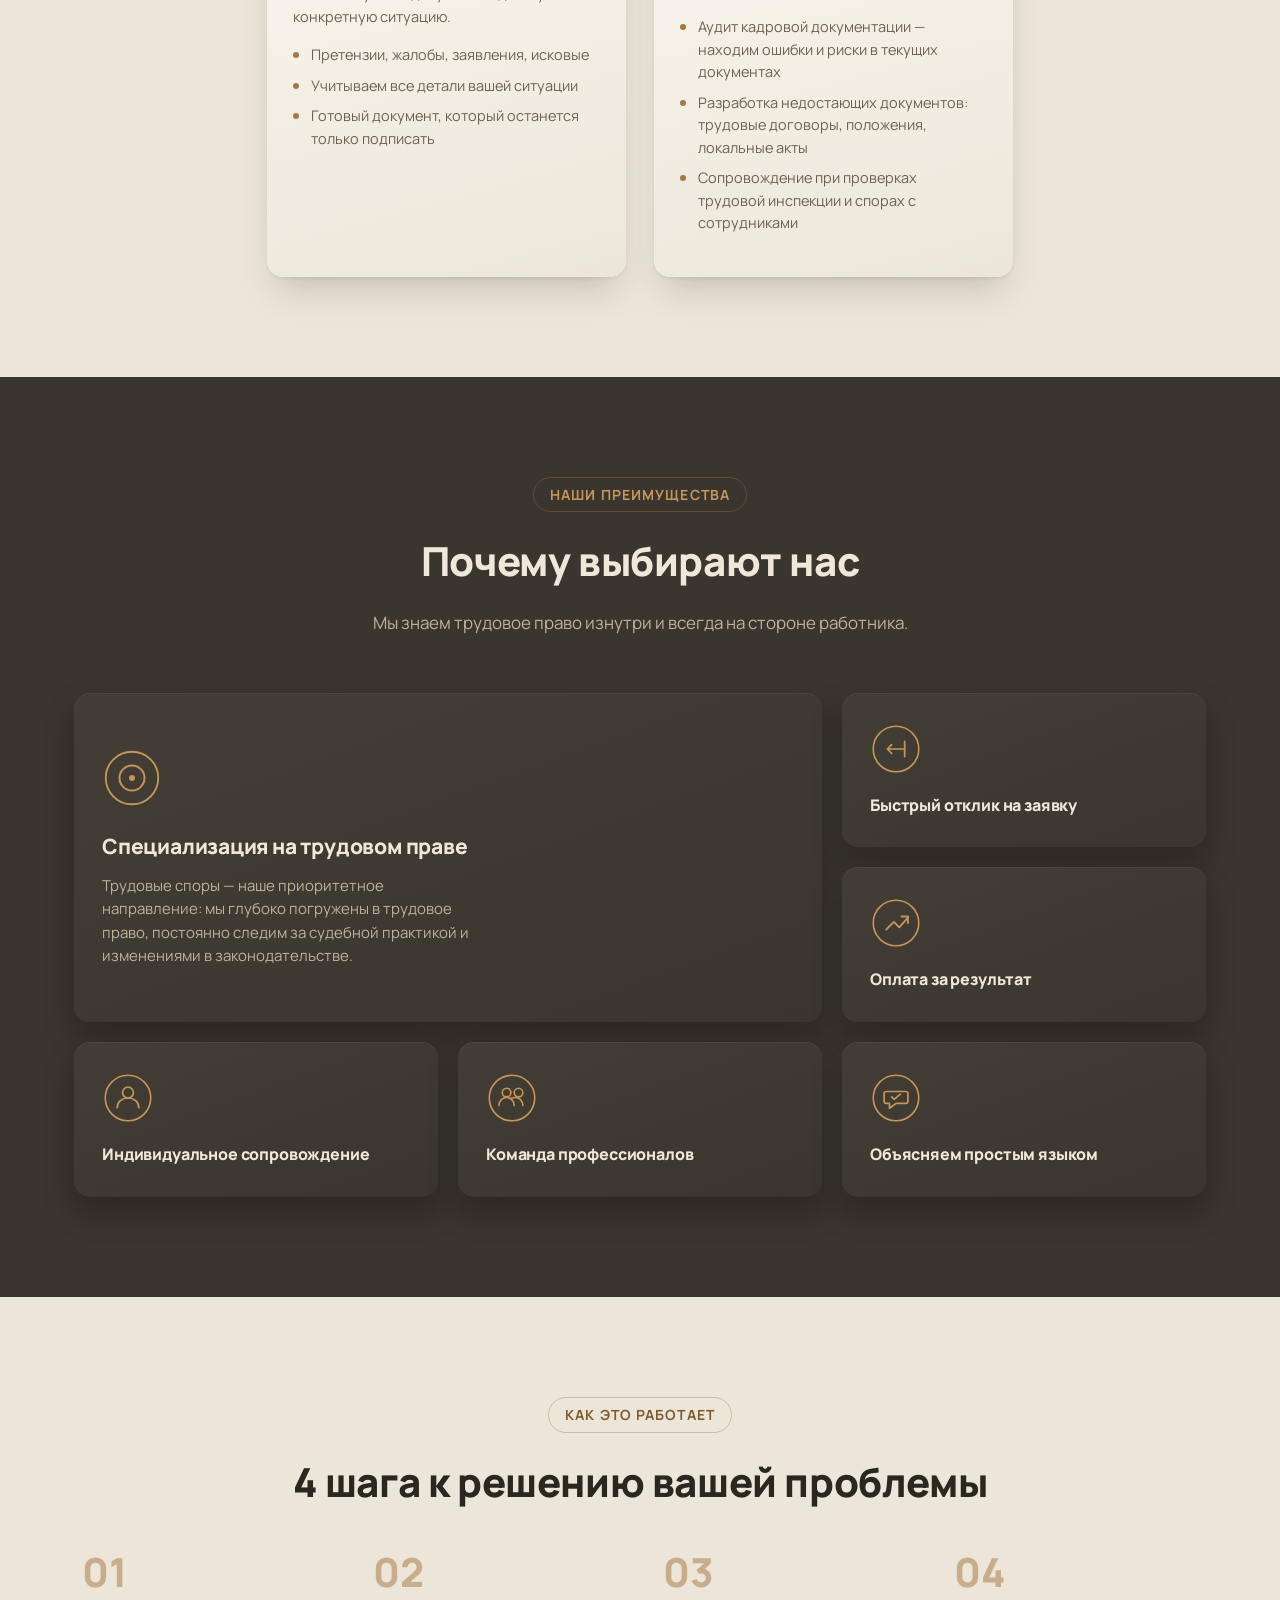
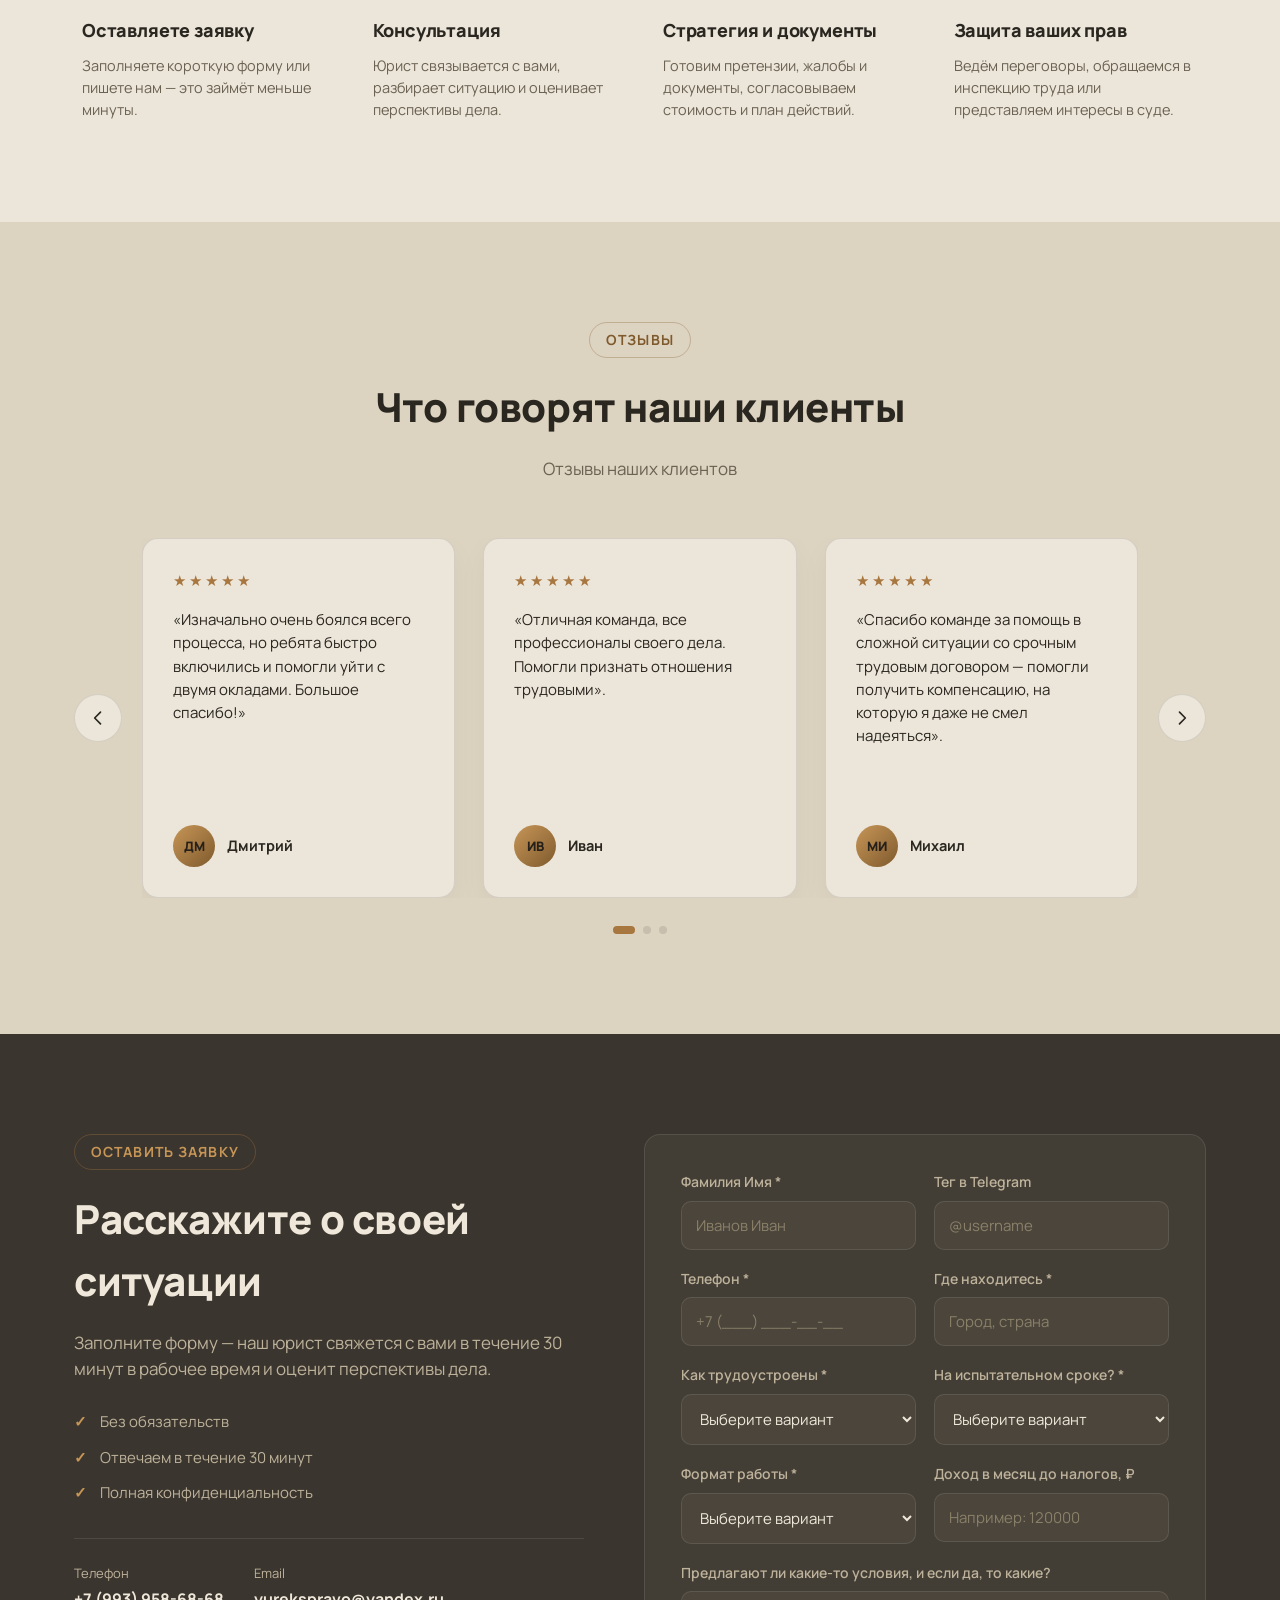
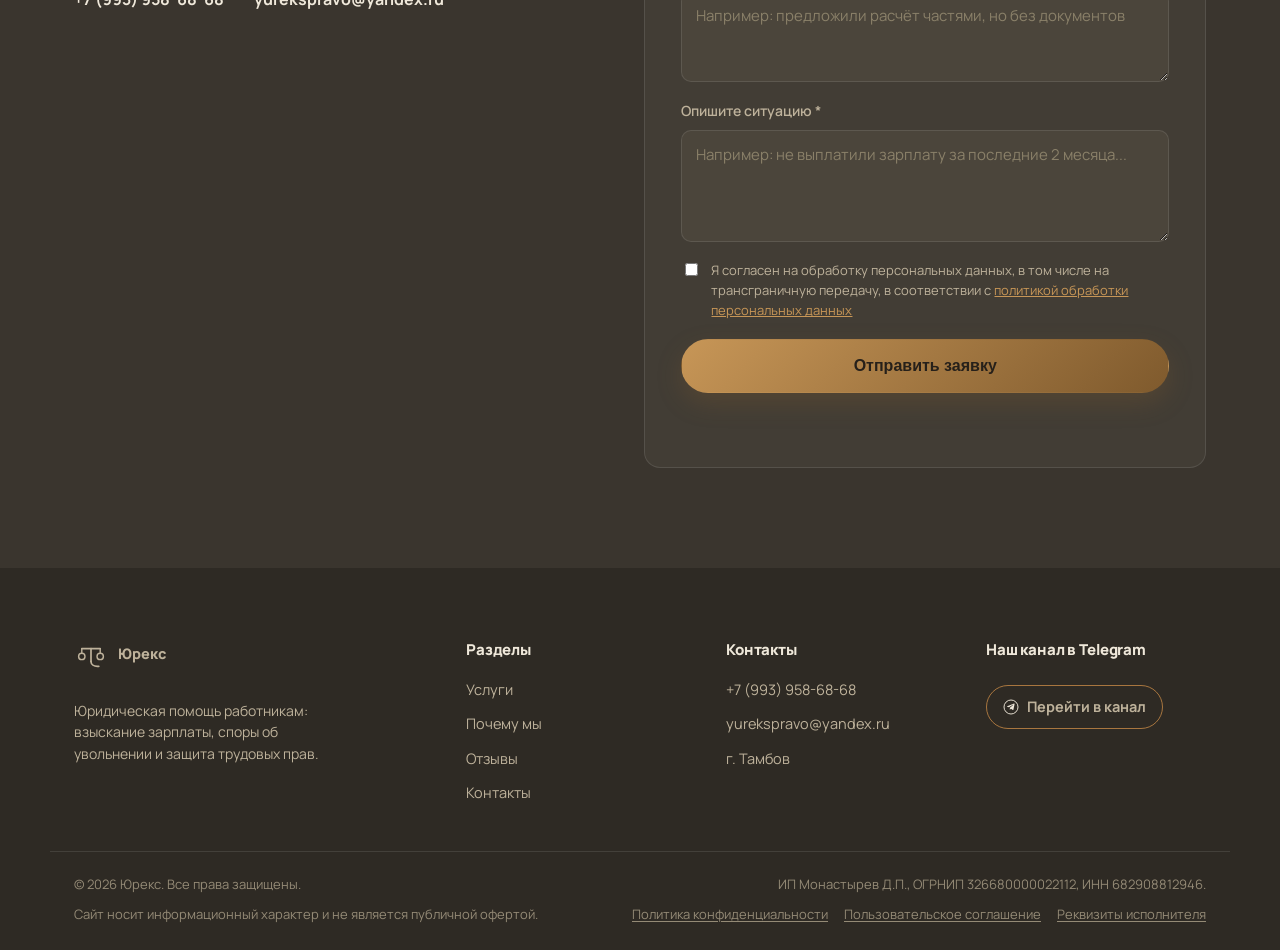
==== commit d176db8c: "Обновить hero, карточки услуг и отзывы реальными данными Заголовок hero упрощён до «Защитим ваши пра" ====
--- a/index.html
+++ b/index.html
@@ -57,8 +57,8 @@
     <div class="hero__glow"></div>
     <div class="container hero__inner">
       <p class="eyebrow reveal">Юридическая помощь работникам</p>
-      <h1 class="hero__title reveal">Вернём вашу зарплату и защитим ваши права на работе</h1>
-      <p class="hero__subtitle reveal">Помогаем взыскать невыплаченную зарплату, оспорить незаконное увольнение и отстоять интересы в споре с работодателем — от первичной консультации до суда.</p>
+      <h1 class="hero__title reveal">Защитим ваши права на работе</h1>
+      <p class="hero__subtitle reveal">Помогаем взыскать невыплаченную зарплату, оспорить незаконное увольнение, отстоять интересы в споре с работодателем и т.д. — от первичной консультации до суда.</p>
       <div class="hero__actions reveal">
         <a href="#contact" class="btn btn--primary btn--lg">Оставить заявку</a>
         <a href="#services" class="btn btn--outline btn--lg">Наши услуги</a>
@@ -92,12 +92,12 @@
           <div class="card__icon">
             <svg viewBox="0 0 48 48" fill="none"><circle cx="24" cy="24" r="22" stroke="currentColor" stroke-width="1.5"/><path d="M16 25v-3a8 8 0 0 1 16 0v3" stroke="currentColor" stroke-width="1.6" stroke-linecap="round"/><path d="M14 25a2 2 0 0 1 2-2h1a2 2 0 0 1 2 2v4a2 2 0 0 1-2 2h-1a2 2 0 0 1-2-2v-4ZM29 25a2 2 0 0 1 2-2h1a2 2 0 0 1 2 2v4a2 2 0 0 1-2 2h-1a2 2 0 0 1-2-2v-4Z" stroke="currentColor" stroke-width="1.6"/><path d="M32 29v1a3 3 0 0 1-3 3h-4" stroke="currentColor" stroke-width="1.6" stroke-linecap="round"/></svg>
           </div>
-          <h3 class="card__title">Досудебное сопровождение +</h3>
-          <p class="card__desc">Всё то же, что в «Досудебном сопровождении», плюс непосредственное участие юриста в переговорах.</p>
+          <h3 class="card__title">Личное участие юриста в переговорах</h3>
+          <p class="card__desc">Юрист лично подключается к переговорам с работодателем и представляет вашу позицию в моменте.</p>
           <ul class="card__list">
-            <li>Всё из тарифа «Досудебное сопровождение»</li>
-            <li>Юрист подсказывает вам в реальном времени во время переговоров</li>
-            <li>При необходимости юрист лично подключается к переговорам</li>
+            <li>Юрист на связи в реальном времени во время переговоров</li>
+            <li>При необходимости подключается к переговорам лично</li>
+            <li>Включает всё из «Досудебного сопровождения»</li>
           </ul>
         </div>
 
@@ -235,7 +235,7 @@
     <div class="container">
       <p class="eyebrow eyebrow--dark reveal">Отзывы</p>
       <h2 class="section__title reveal">Что говорят наши клиенты</h2>
-      <p class="section__subtitle reveal">Примеры отзывов — замените на реальные истории ваших клиентов.</p>
+      <p class="section__subtitle reveal">Отзывы наших клиентов</p>
 
       <div class="reviews-carousel reveal">
         <button type="button" class="reviews-carousel__arrow reviews-carousel__arrow--prev" id="reviewsPrev" aria-label="Предыдущие отзывы">
@@ -246,55 +246,46 @@
           <div class="reviews-carousel__track" id="reviewsTrack">
             <div class="review-card">
               <div class="review-card__stars">★★★★★</div>
-              <p class="review-card__text">«Работодатель три месяца тянул с расчётом после увольнения. Ребята подготовили претензию, и деньги пришли уже через две недели без суда».</p>
+              <p class="review-card__text">«Изначально очень боялся всего процесса, но ребята быстро включились и помогли уйти с двумя окладами. Большое спасибо!»</p>
               <div class="review-card__author">
-                <div class="review-card__avatar">АС</div>
-                <div class="review-card__name">Анна С.</div>
+                <div class="review-card__avatar">ДМ</div>
+                <div class="review-card__name">Дмитрий</div>
               </div>
             </div>
 
             <div class="review-card">
               <div class="review-card__stars">★★★★★</div>
-              <p class="review-card__text">«Уволили «по статье» без оснований. Помогли оспорить увольнение и добиться компенсации за вынужденный прогул. Все объясняли понятным языком».</p>
+              <p class="review-card__text">«Отличная команда, все профессионалы своего дела. Помогли признать отношения трудовыми».</p>
               <div class="review-card__author">
-                <div class="review-card__avatar">ДК</div>
-                <div class="review-card__name">Дмитрий К.</div>
+                <div class="review-card__avatar">ИВ</div>
+                <div class="review-card__name">Иван</div>
               </div>
             </div>
 
             <div class="review-card">
               <div class="review-card__stars">★★★★★</div>
-              <p class="review-card__text">«Сократили без выплаты положенных компенсаций. После обращения в трудовую инспекцию через юристов работодатель выплатил всё в полном объёме».</p>
+              <p class="review-card__text">«Спасибо команде за помощь в сложной ситуации со срочным трудовым договором — помогли получить компенсацию, на которую я даже не смел надеяться».</p>
               <div class="review-card__author">
-                <div class="review-card__avatar">ИП</div>
-                <div class="review-card__name">Ирина П.</div>
+                <div class="review-card__avatar">МИ</div>
+                <div class="review-card__name">Михаил</div>
               </div>
             </div>
 
             <div class="review-card">
               <div class="review-card__stars">★★★★★</div>
-              <p class="review-card__text">«Задерживали зарплату почти на два месяца, обещания слушать надоело. После официальной претензии от юристов деньги перечислили в течение недели».</p>
+              <p class="review-card__text">«Спасибо огромное ребятам. Всегда помогали, выходили на переговоры и объяснили всё понятным языком».</p>
               <div class="review-card__author">
-                <div class="review-card__avatar">СМ</div>
-                <div class="review-card__name">Сергей М.</div>
+                <div class="review-card__avatar">ДМ</div>
+                <div class="review-card__name">Дмитрий</div>
               </div>
             </div>
 
             <div class="review-card">
               <div class="review-card__stars">★★★★★</div>
-              <p class="review-card__text">«Заставляли подписать заявление «по собственному», хотя фактически увольняли из-за конфликта с руководством. Помогли отстоять компенсацию и грамотно закрыть вопрос».</p>
+              <p class="review-card__text">«Всё прошло на ура. Пацаны хорошо шарят именно в вайти, за это отдельно респект».</p>
               <div class="review-card__author">
-                <div class="review-card__avatar">ЕВ</div>
-                <div class="review-card__name">Елена В.</div>
-              </div>
-            </div>
-
-            <div class="review-card">
-              <div class="review-card__stars">★★★★★</div>
-              <p class="review-card__text">«Перед подписанием трудового договора попросил проверить условия — нашли несколько скрытых рисков и помогли согласовать более выгодные формулировки с работодателем».</p>
-              <div class="review-card__author">
-                <div class="review-card__avatar">ПН</div>
-                <div class="review-card__name">Павел Н.</div>
+                <div class="review-card__avatar">ГЕ</div>
+                <div class="review-card__name">Георгий</div>
               </div>
             </div>
           </div>
--- a/css/styles.css
+++ b/css/styles.css
@@ -463,6 +463,7 @@
 }
 .reviews-carousel__track {
   display: flex;
+  align-items: flex-start;
   gap: 28px;
   transition: transform 0.5s cubic-bezier(0.65, 0, 0.35, 1);
 }
@@ -511,6 +512,9 @@
 .review-card {
   flex: 0 0 calc((100% - 56px) / 3);
   min-width: 0;
+  min-height: 360px;
+  display: flex;
+  flex-direction: column;
   background: var(--bg-light);
   border: 1px solid var(--border-light);
   border-radius: var(--radius);
@@ -527,12 +531,12 @@
   color: var(--text-dark);
   font-size: 15px;
   margin-bottom: 24px;
-  min-height: 100px;
 }
 .review-card__author {
   display: flex;
   align-items: center;
   gap: 12px;
+  margin-top: auto;
 }
 .review-card__avatar {
   width: 42px;
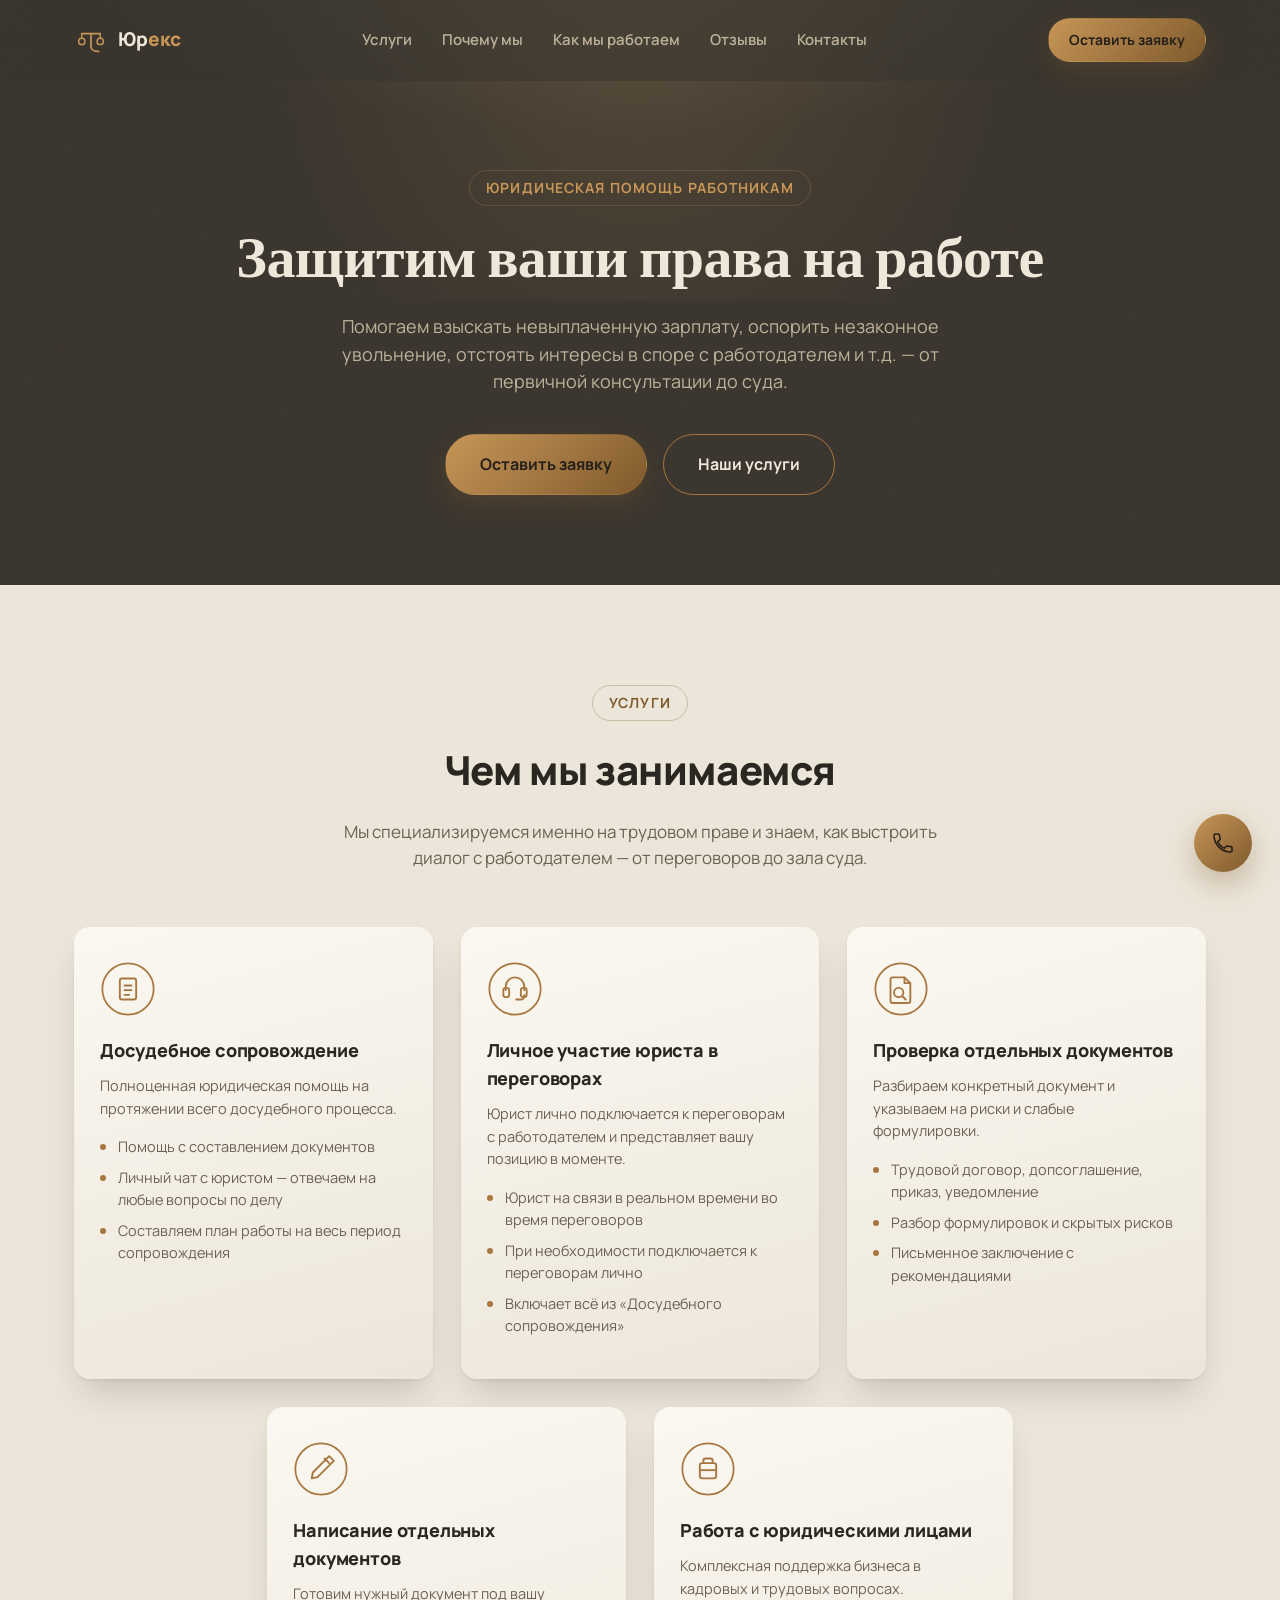
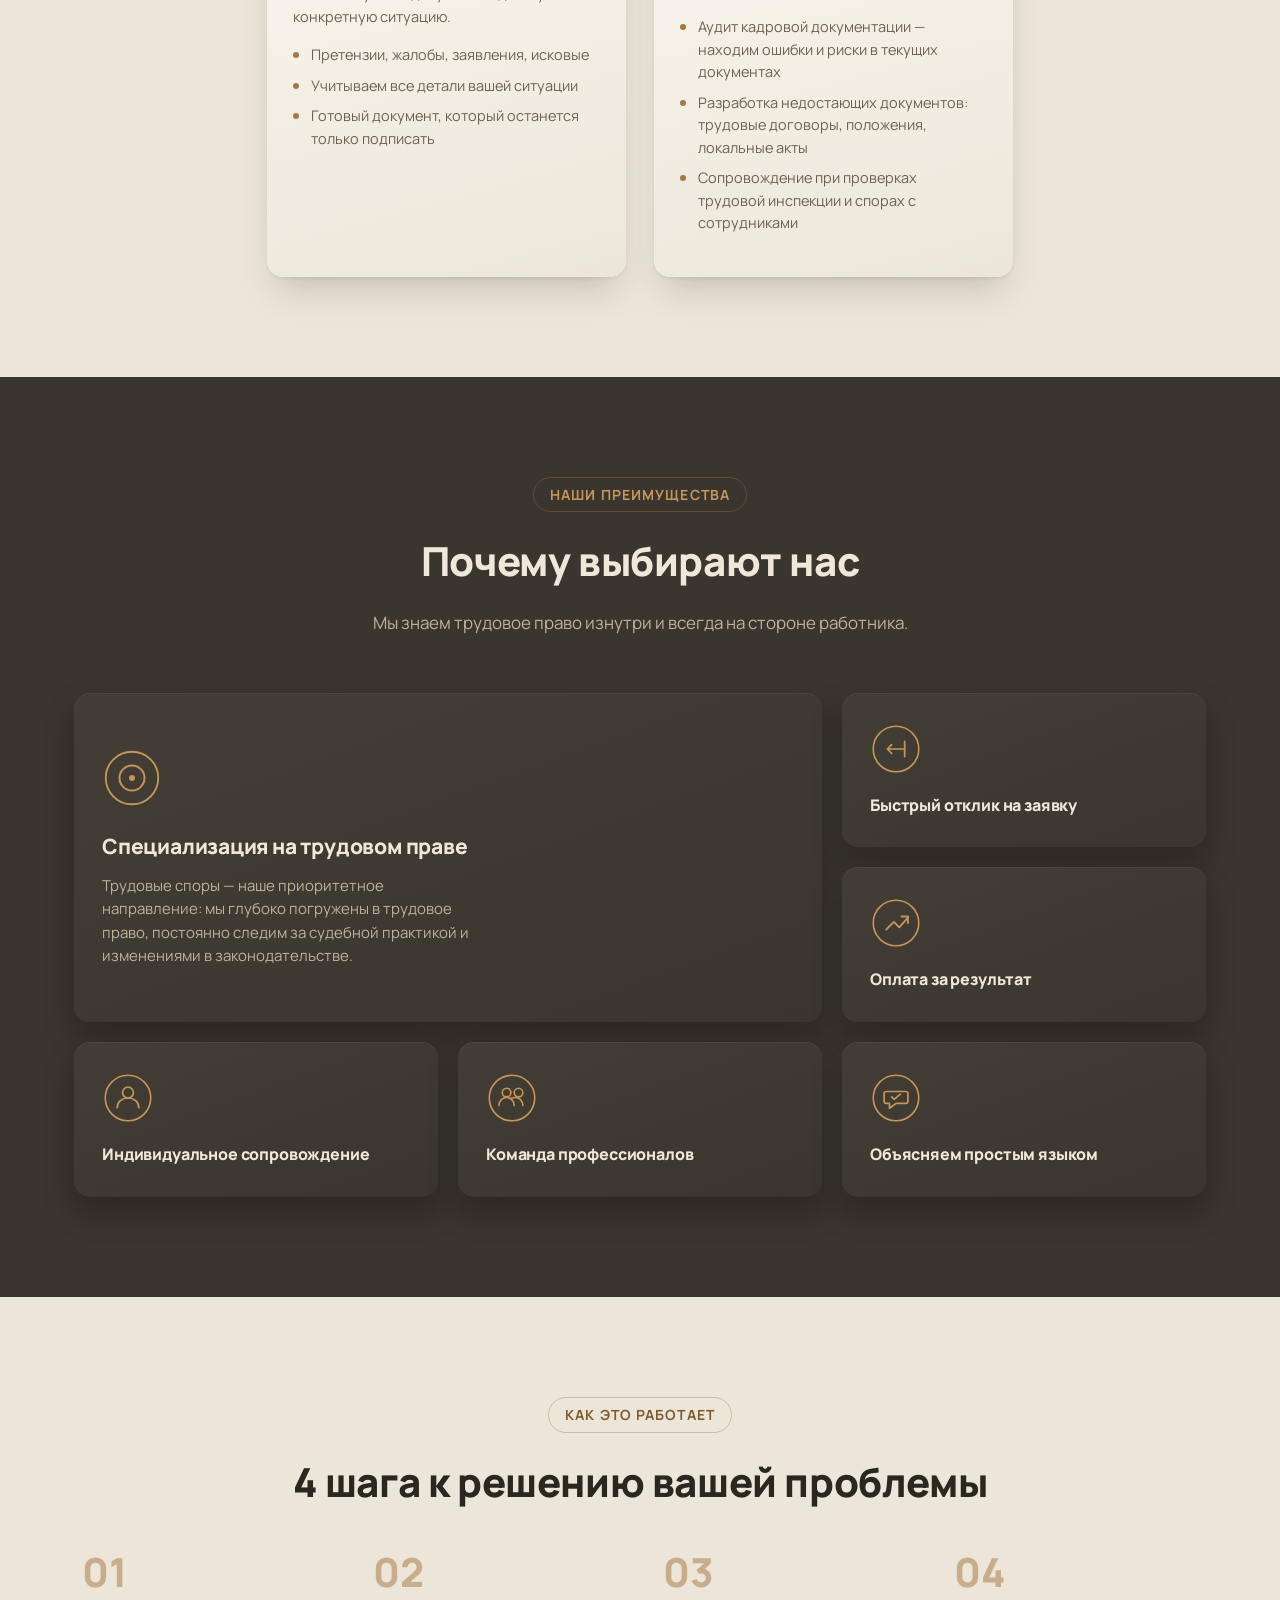
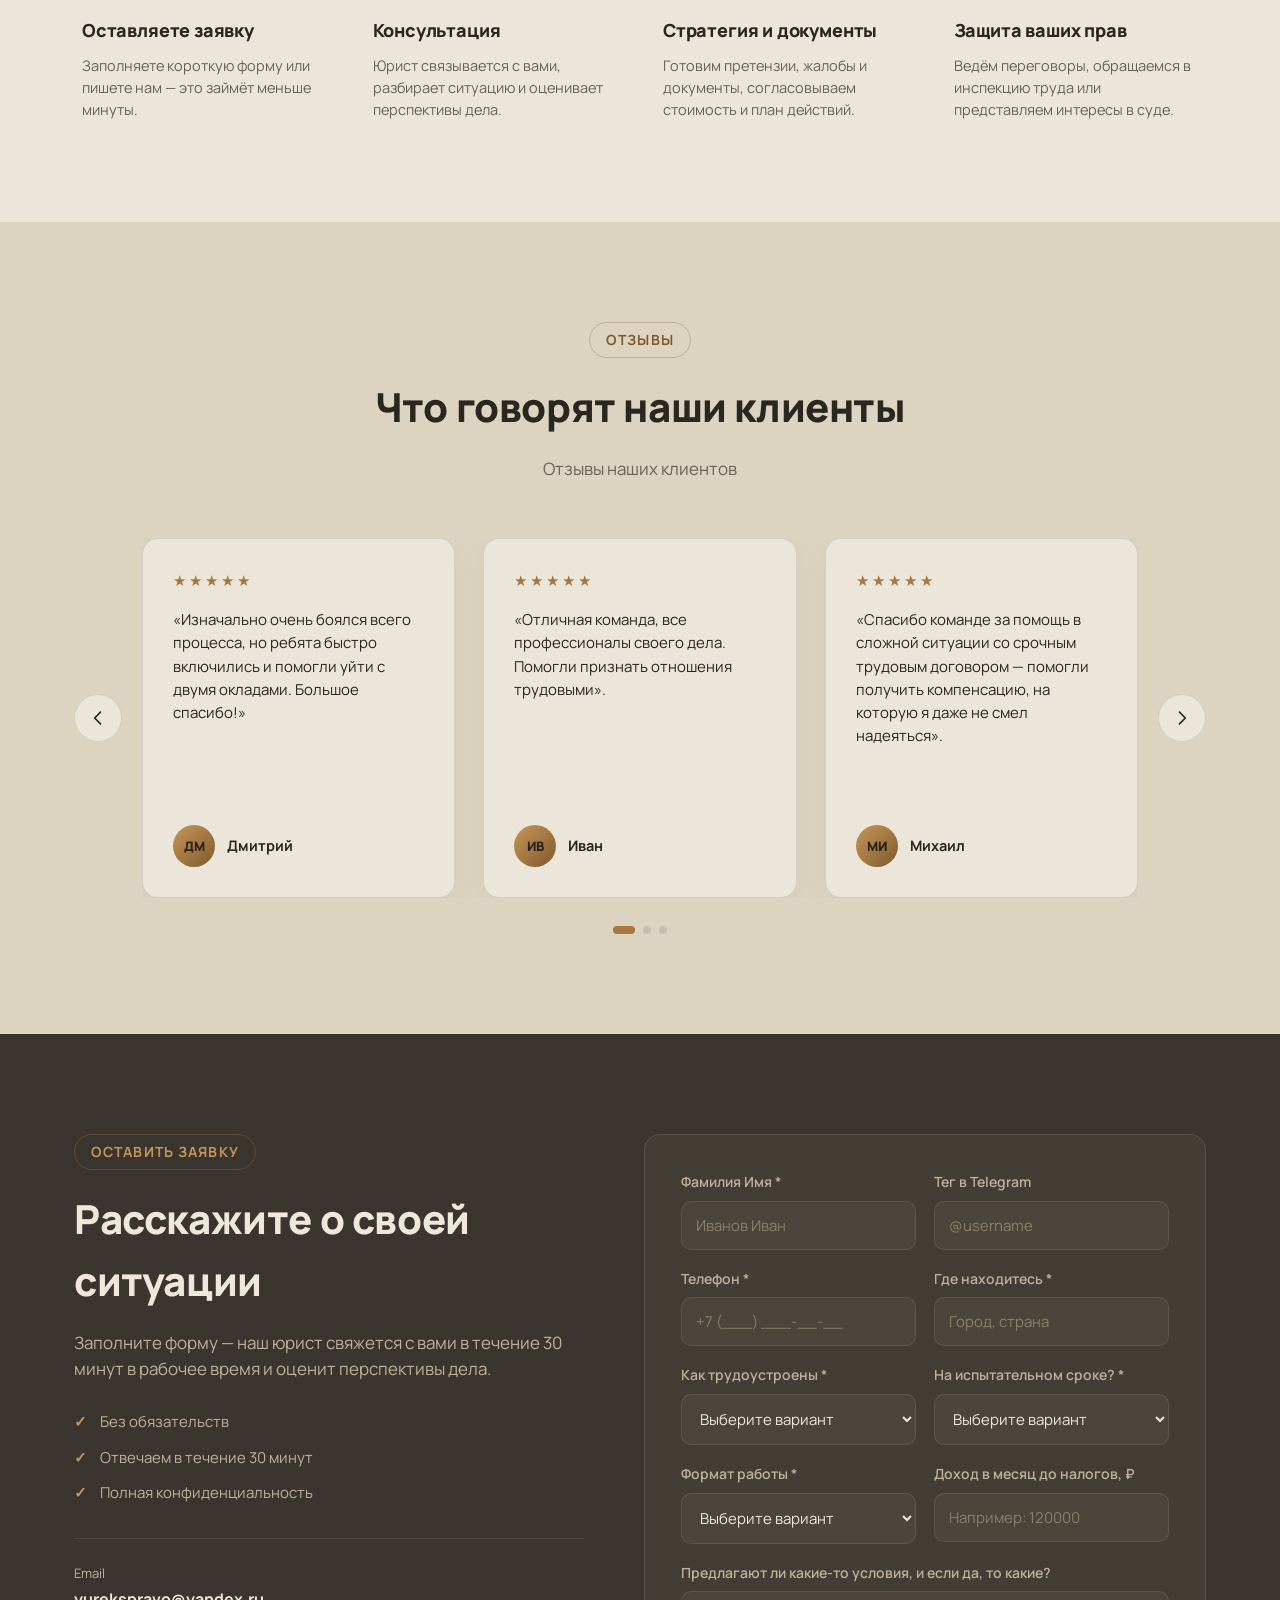
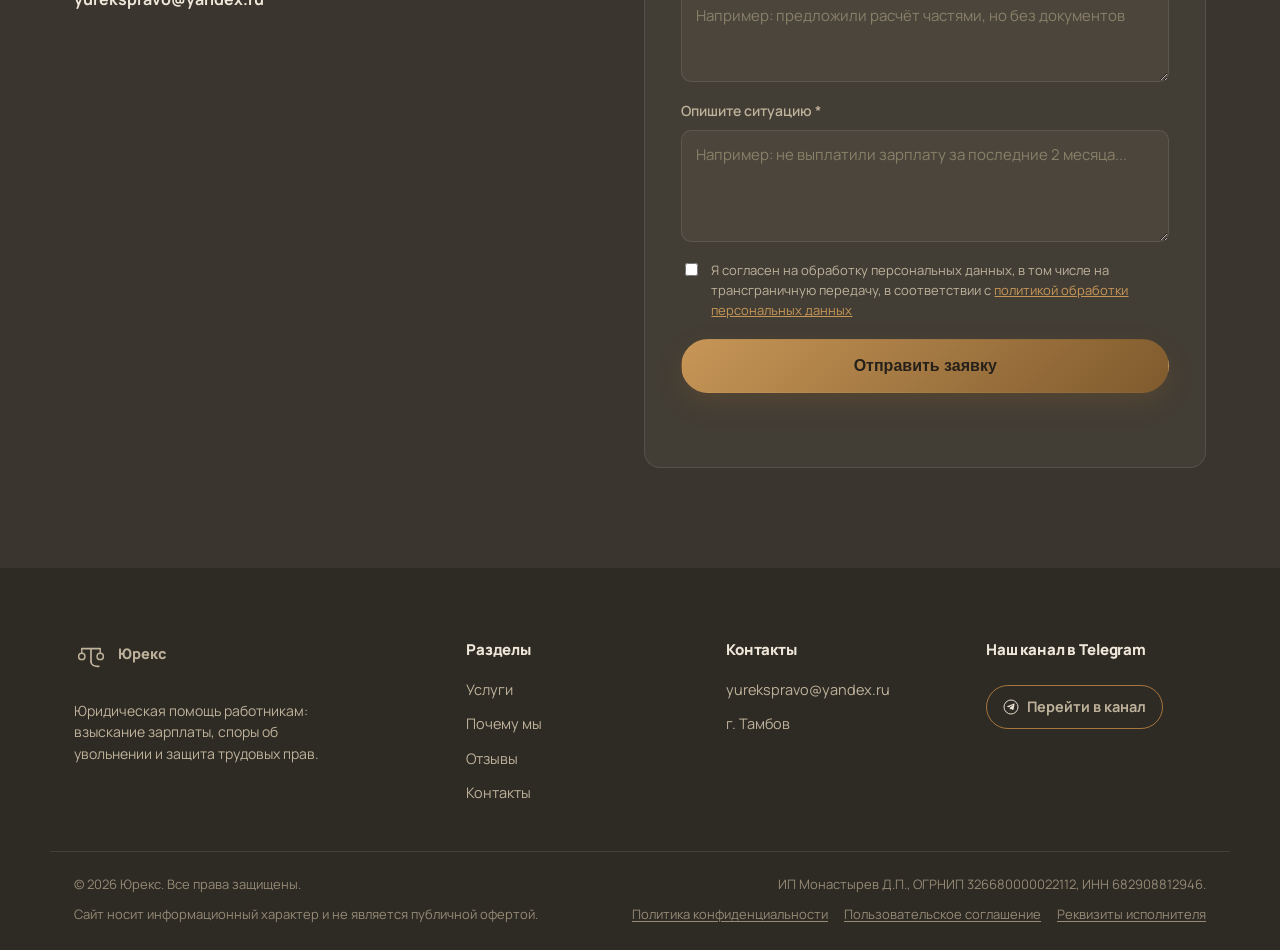
==== commit 725bf314: "Убрать номер телефона с сайта Телефон удалён из шапки, блока контактов, футера, политики ПДн и сведе" ====
--- a/index.html
+++ b/index.html
@@ -2,6 +2,19 @@
 <html lang="ru">
 <head>
 <meta charset="UTF-8">
+<!-- Yandex.Metrika counter -->
+<script type="text/javascript">
+    (function(m,e,t,r,i,k,a){
+        m[i]=m[i]||function(){(m[i].a=m[i].a||[]).push(arguments)};
+        m[i].l=1*new Date();
+        for (var j = 0; j < document.scripts.length; j++) {if (document.scripts[j].src === r) { return; }}
+        k=e.createElement(t),a=e.getElementsByTagName(t)[0],k.async=1,k.src=r,a.parentNode.insertBefore(k,a)
+    })(window, document,'script','https://mc.yandex.ru/metrika/tag.js?id=111351602', 'ym');
+
+    ym(111351602, 'init', {ssr:true, webvisor:true, clickmap:true, ecommerce:"dataLayer", referrer: document.referrer, url: location.href, accurateTrackBounce:true, trackLinks:true});
+</script>
+<noscript><div><img src="https://mc.yandex.ru/watch/111351602" style="position:absolute; left:-9999px;" alt="" /></div></noscript>
+<!-- /Yandex.Metrika counter -->
 <meta name="viewport" content="width=device-width, initial-scale=1.0">
 <meta name="color-scheme" content="light">
 <title>Юрекс — юридическая помощь в трудовых спорах</title>
@@ -41,7 +54,6 @@
     </nav>
 
     <div class="header__actions">
-      <a href="tel:+79939586868" class="header__phone">+7 (993) 958-68-68</a>
       <a href="#contact" class="btn btn--primary btn--sm">Оставить заявку</a>
       <button class="burger" id="burger" aria-label="Открыть меню">
         <span></span><span></span><span></span>
@@ -315,10 +327,6 @@
         </ul>
 
         <div class="contact__direct">
-          <a href="tel:+79939586868" class="contact__direct-item">
-            <span class="contact__direct-label">Телефон</span>
-            <span class="contact__direct-value">+7 (993) 958-68-68</span>
-          </a>
           <a href="mailto:yurekspravo@yandex.ru" class="contact__direct-item">
             <span class="contact__direct-label">Email</span>
             <span class="contact__direct-value">yurekspravo@yandex.ru</span>
@@ -443,7 +451,6 @@
 
     <div class="footer__col">
       <h4>Контакты</h4>
-      <a href="tel:+79939586868">+7 (993) 958-68-68</a>
       <a href="mailto:yurekspravo@yandex.ru">yurekspravo@yandex.ru</a>
       <span>г. Тамбов</span>
     </div>
--- a/css/styles.css
+++ b/css/styles.css
@@ -171,13 +171,6 @@
   align-items: center;
   gap: 20px;
 }
-.header__phone {
-  color: var(--text-light);
-  font-weight: 700;
-  font-size: 15px;
-  white-space: nowrap;
-}
-
 .burger {
   display: none;
   flex-direction: column;
@@ -777,7 +770,6 @@
 @media (max-width: 900px) {
   .nav { display: none; }
   .burger { display: flex; }
-  .header__phone { display: none; }
 
   .nav.is-open {
     display: flex;
